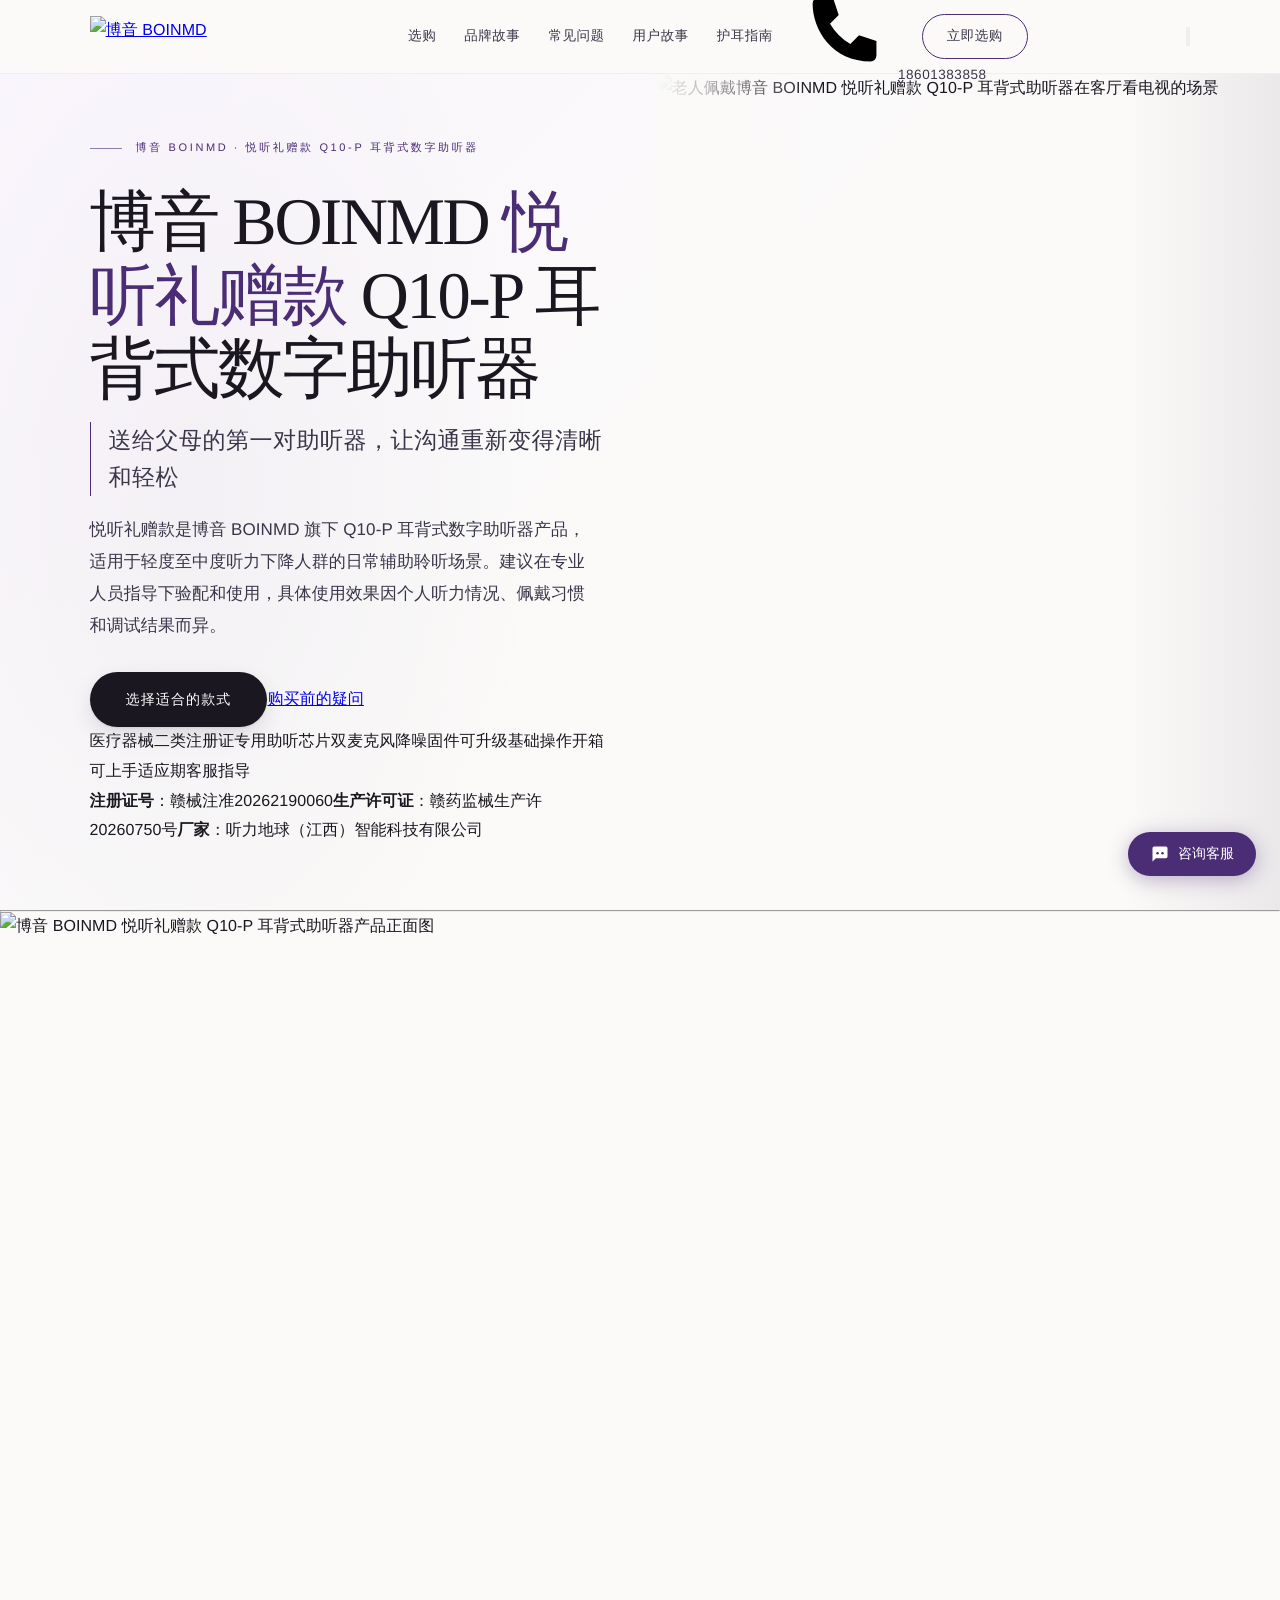
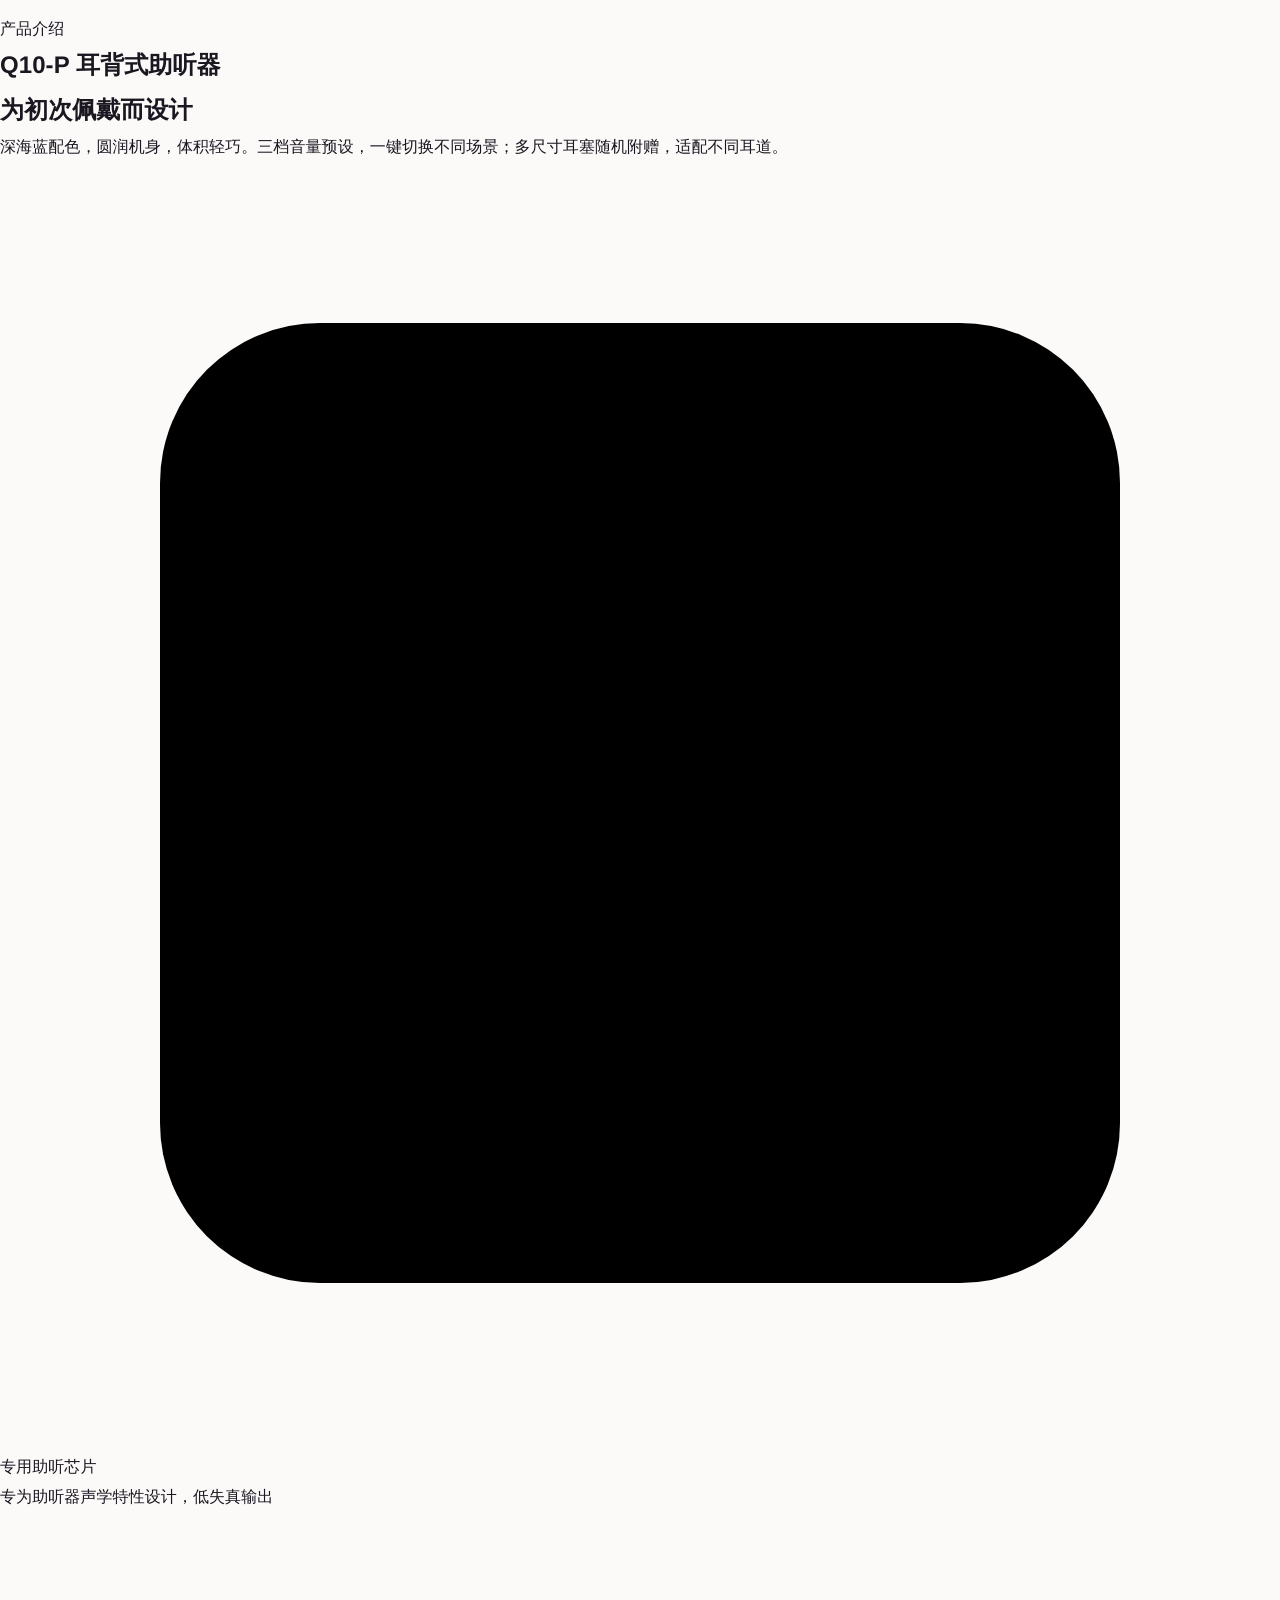
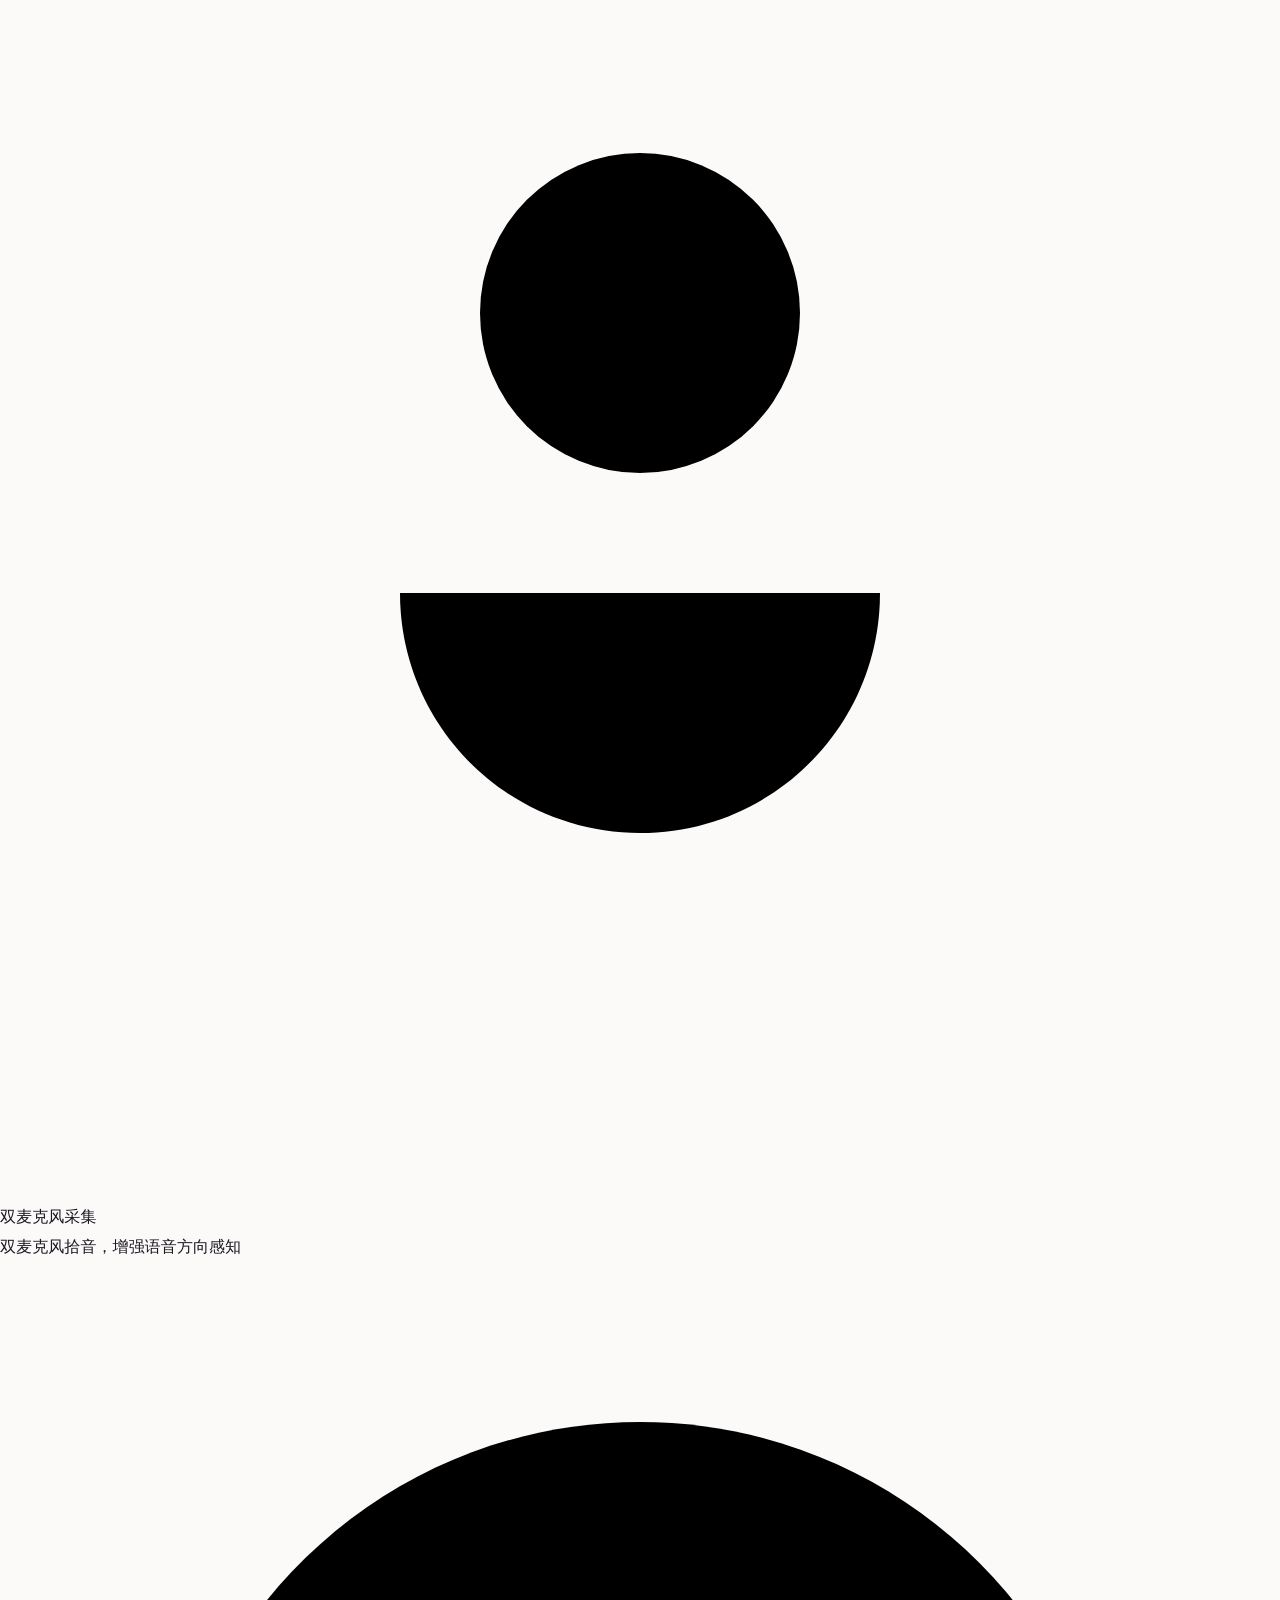
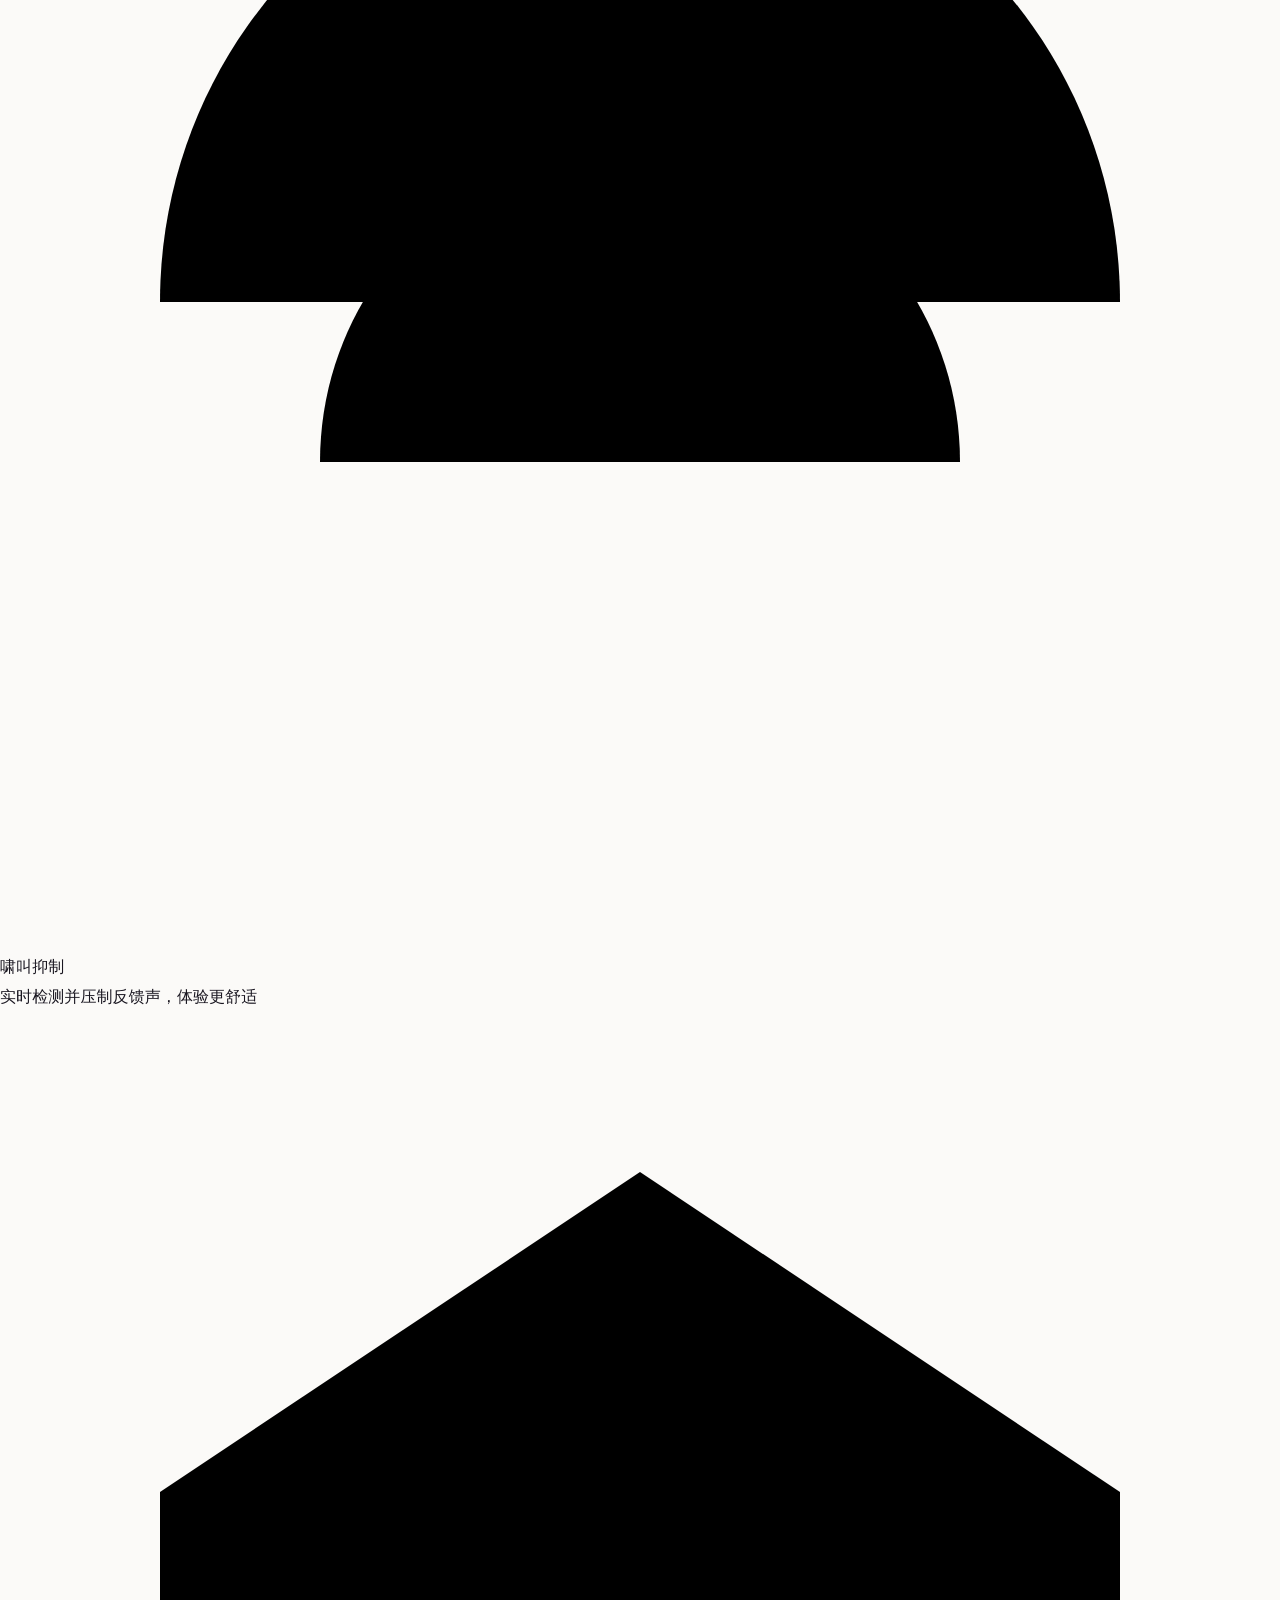
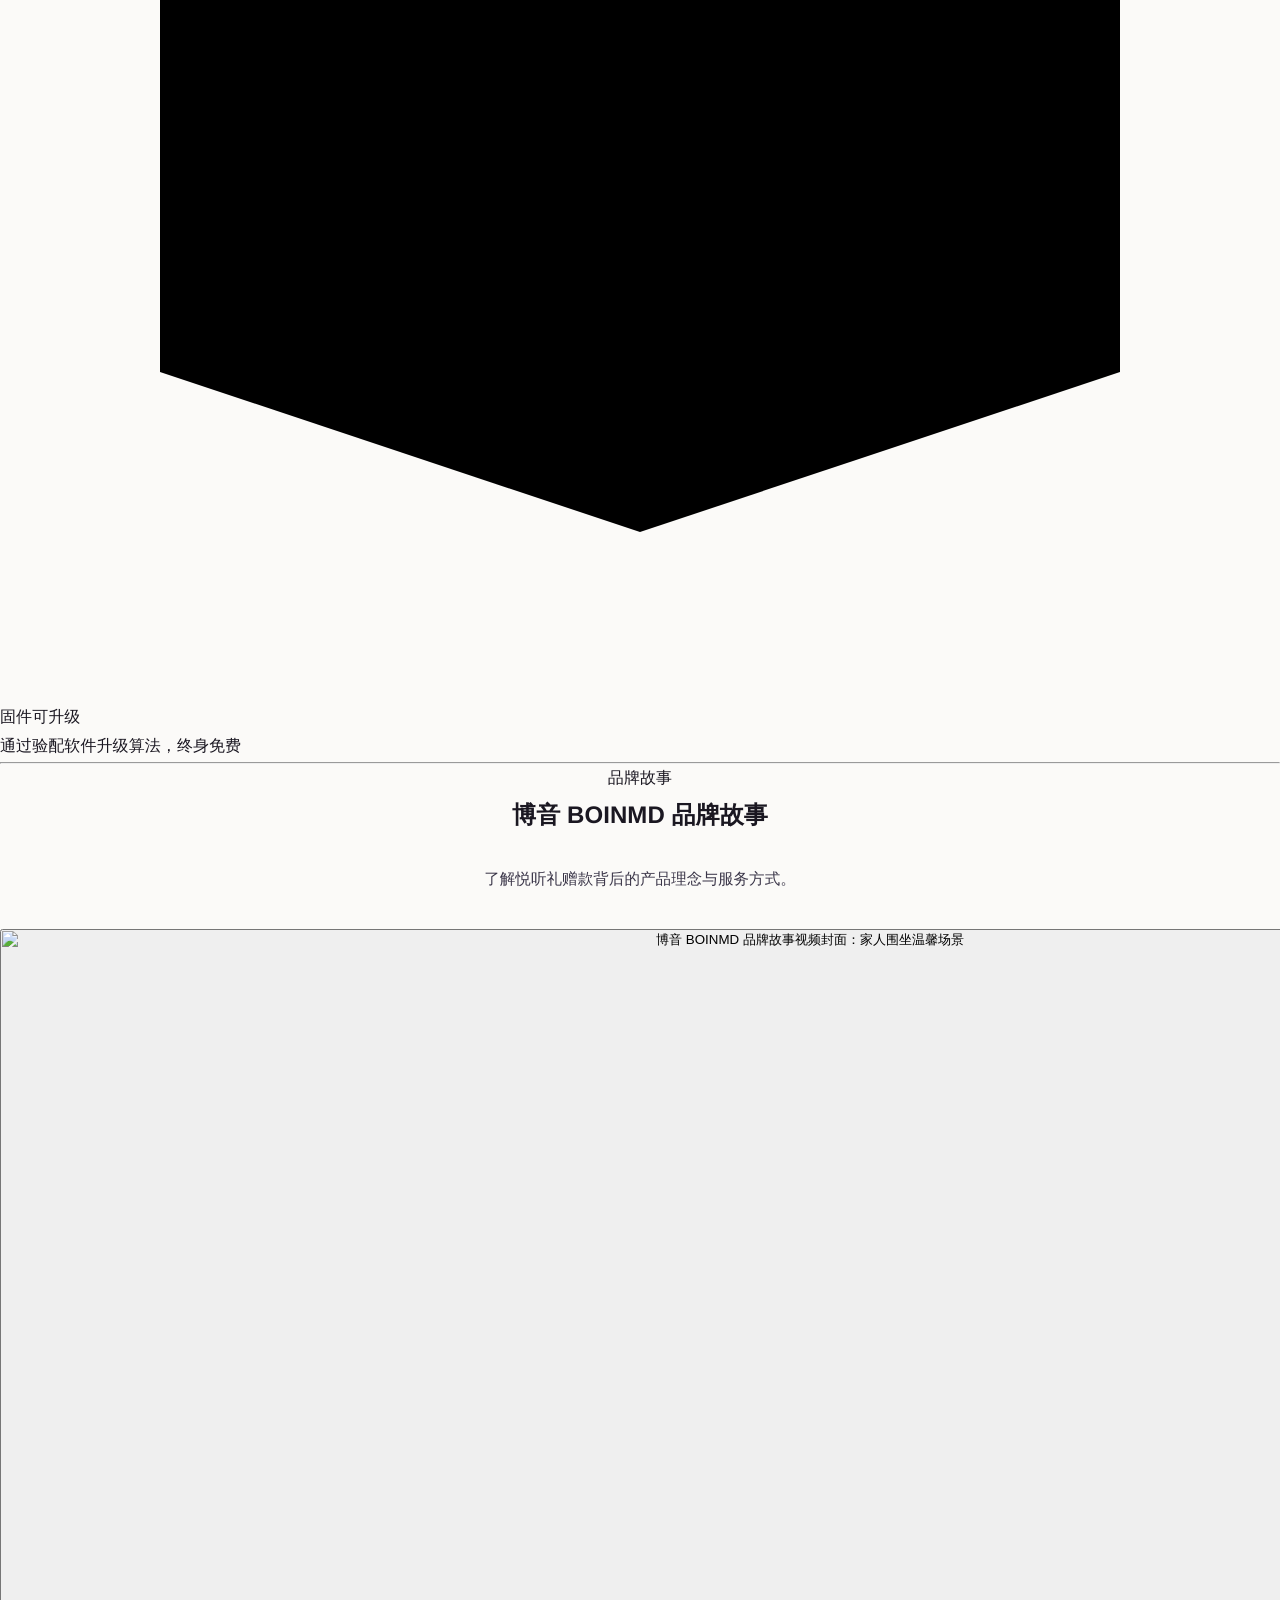
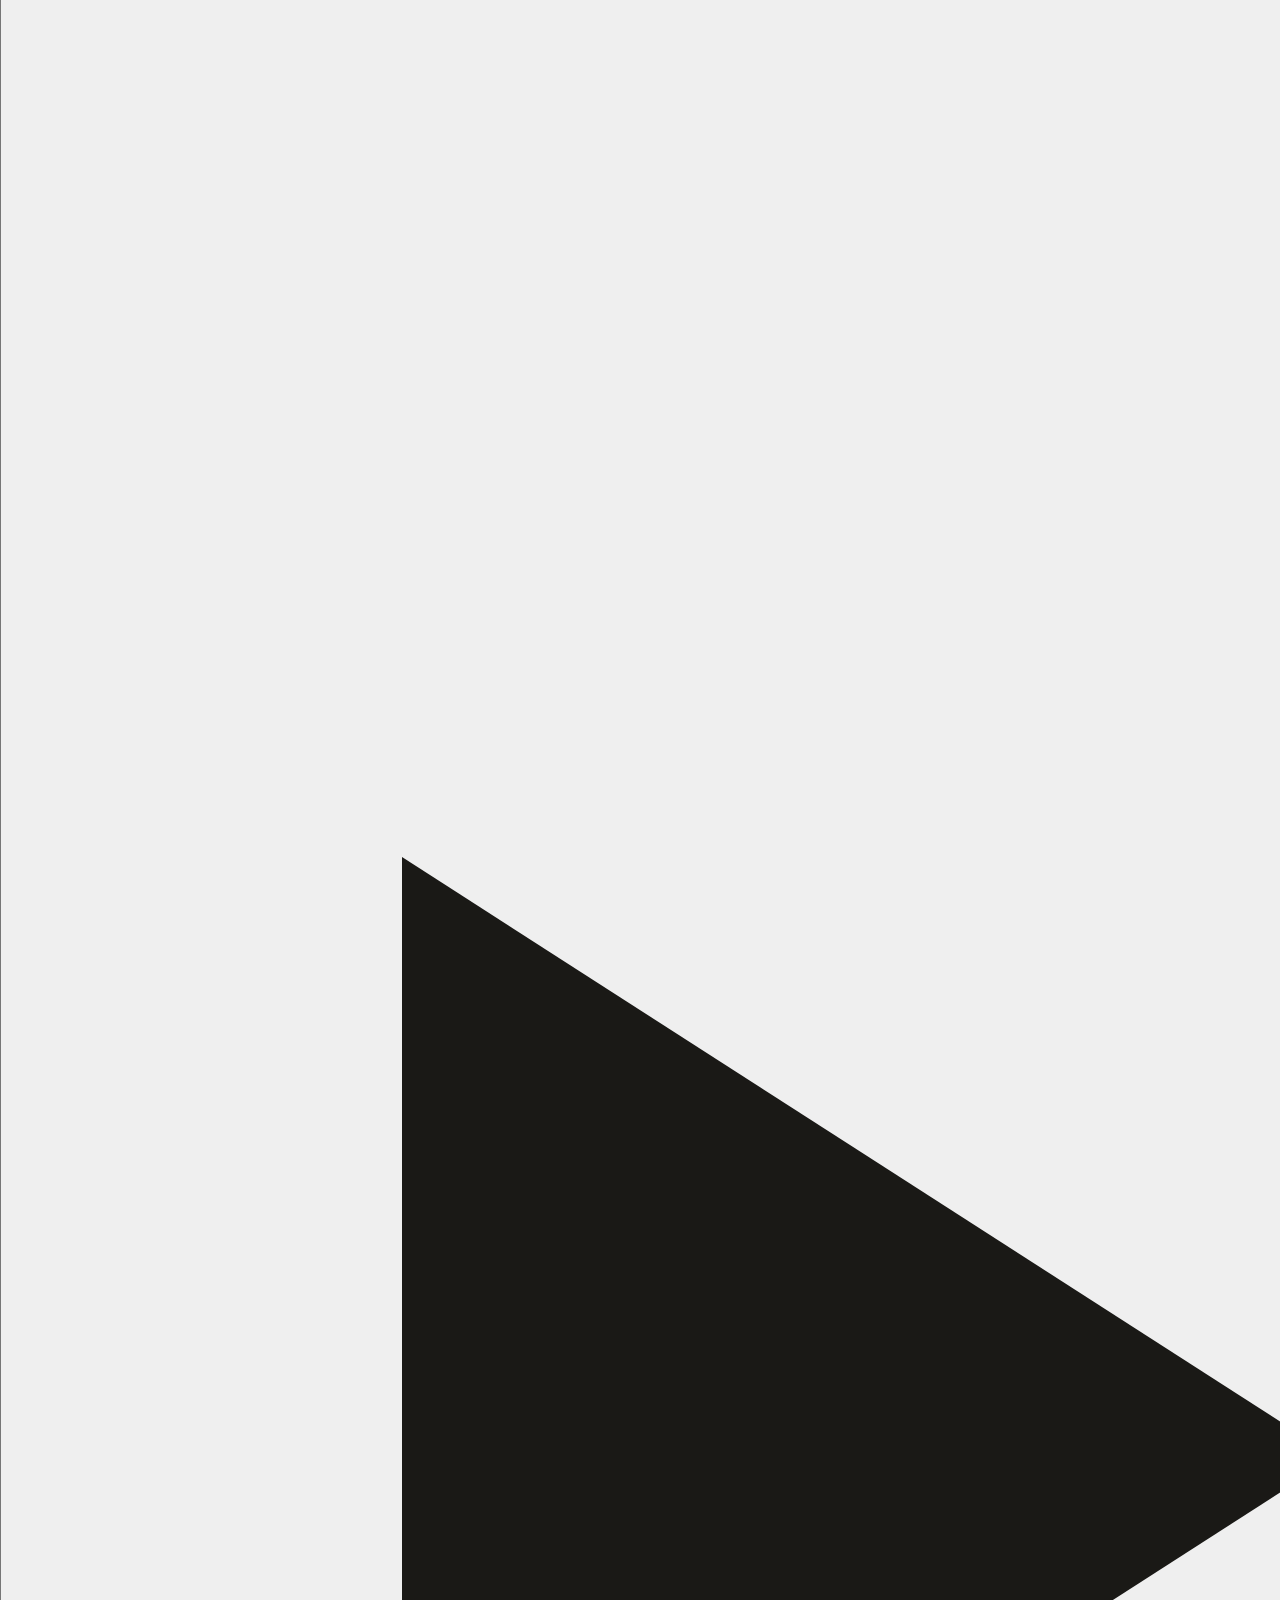
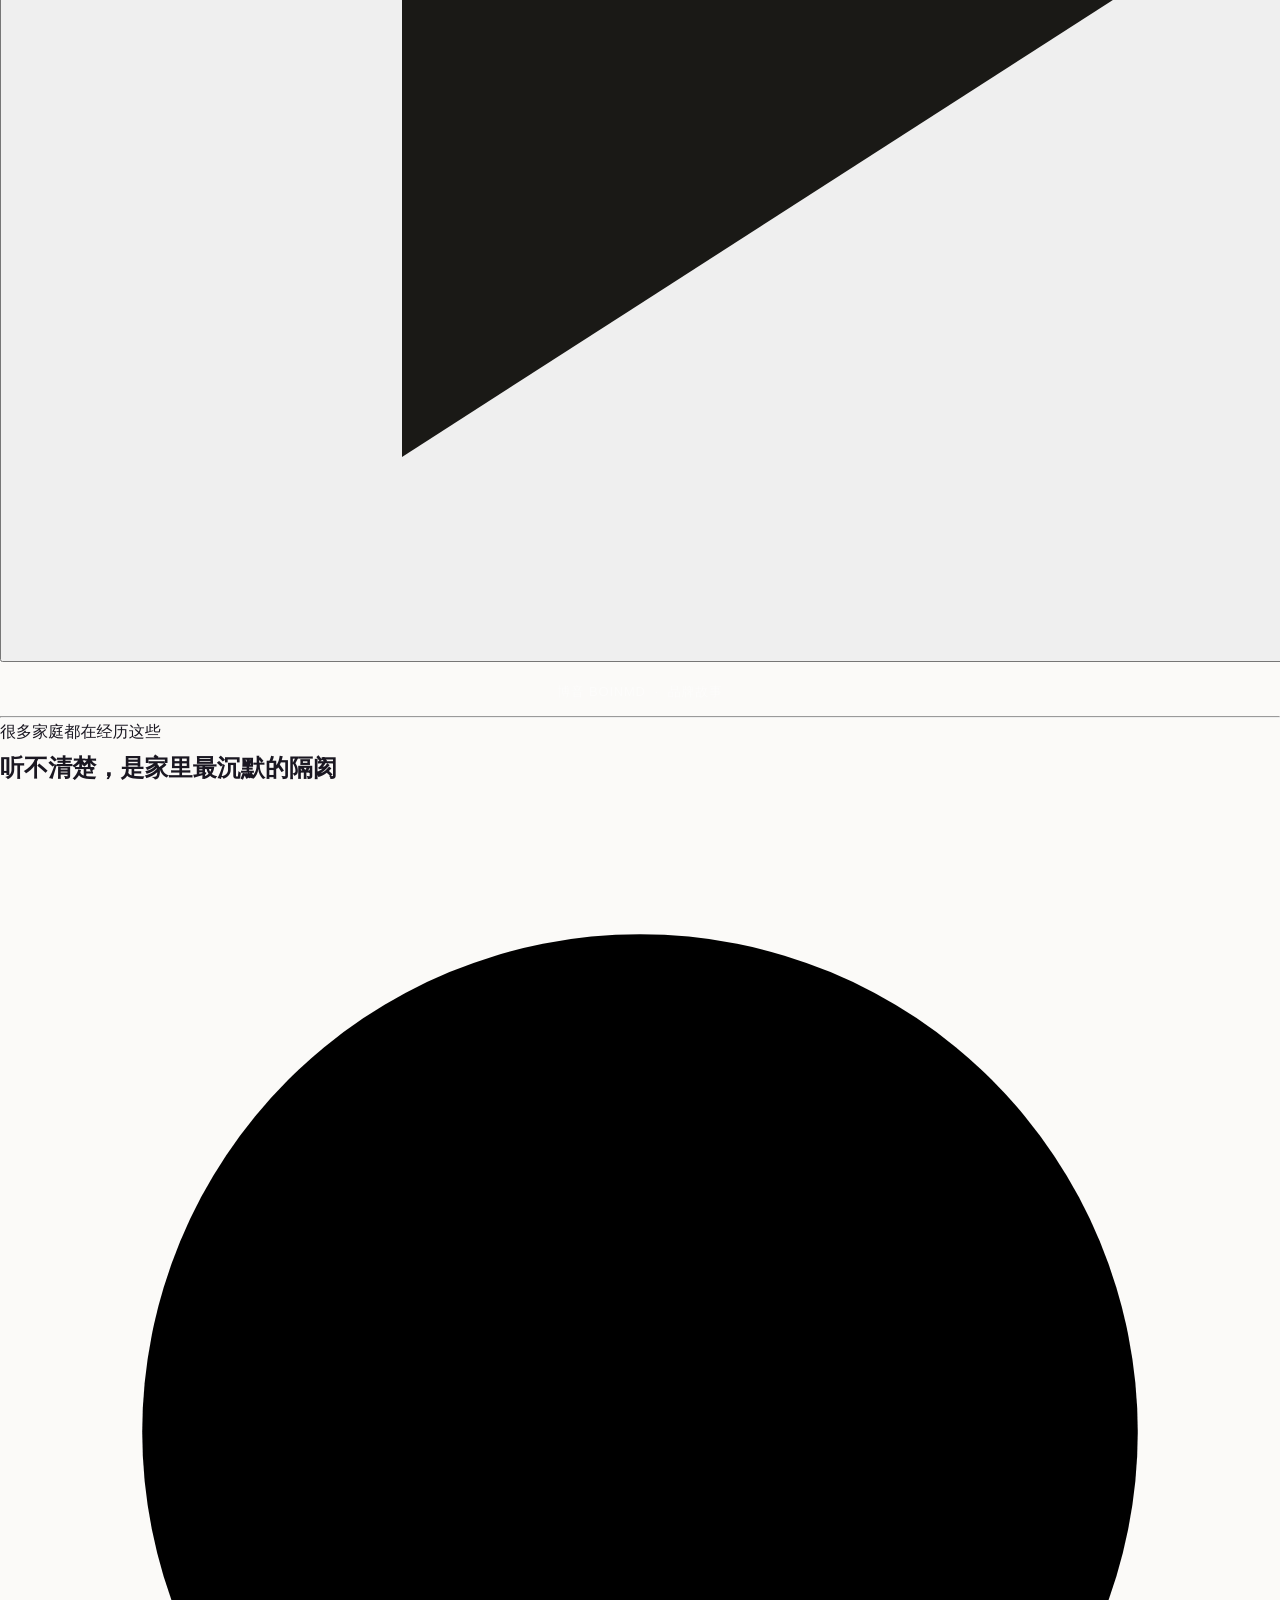
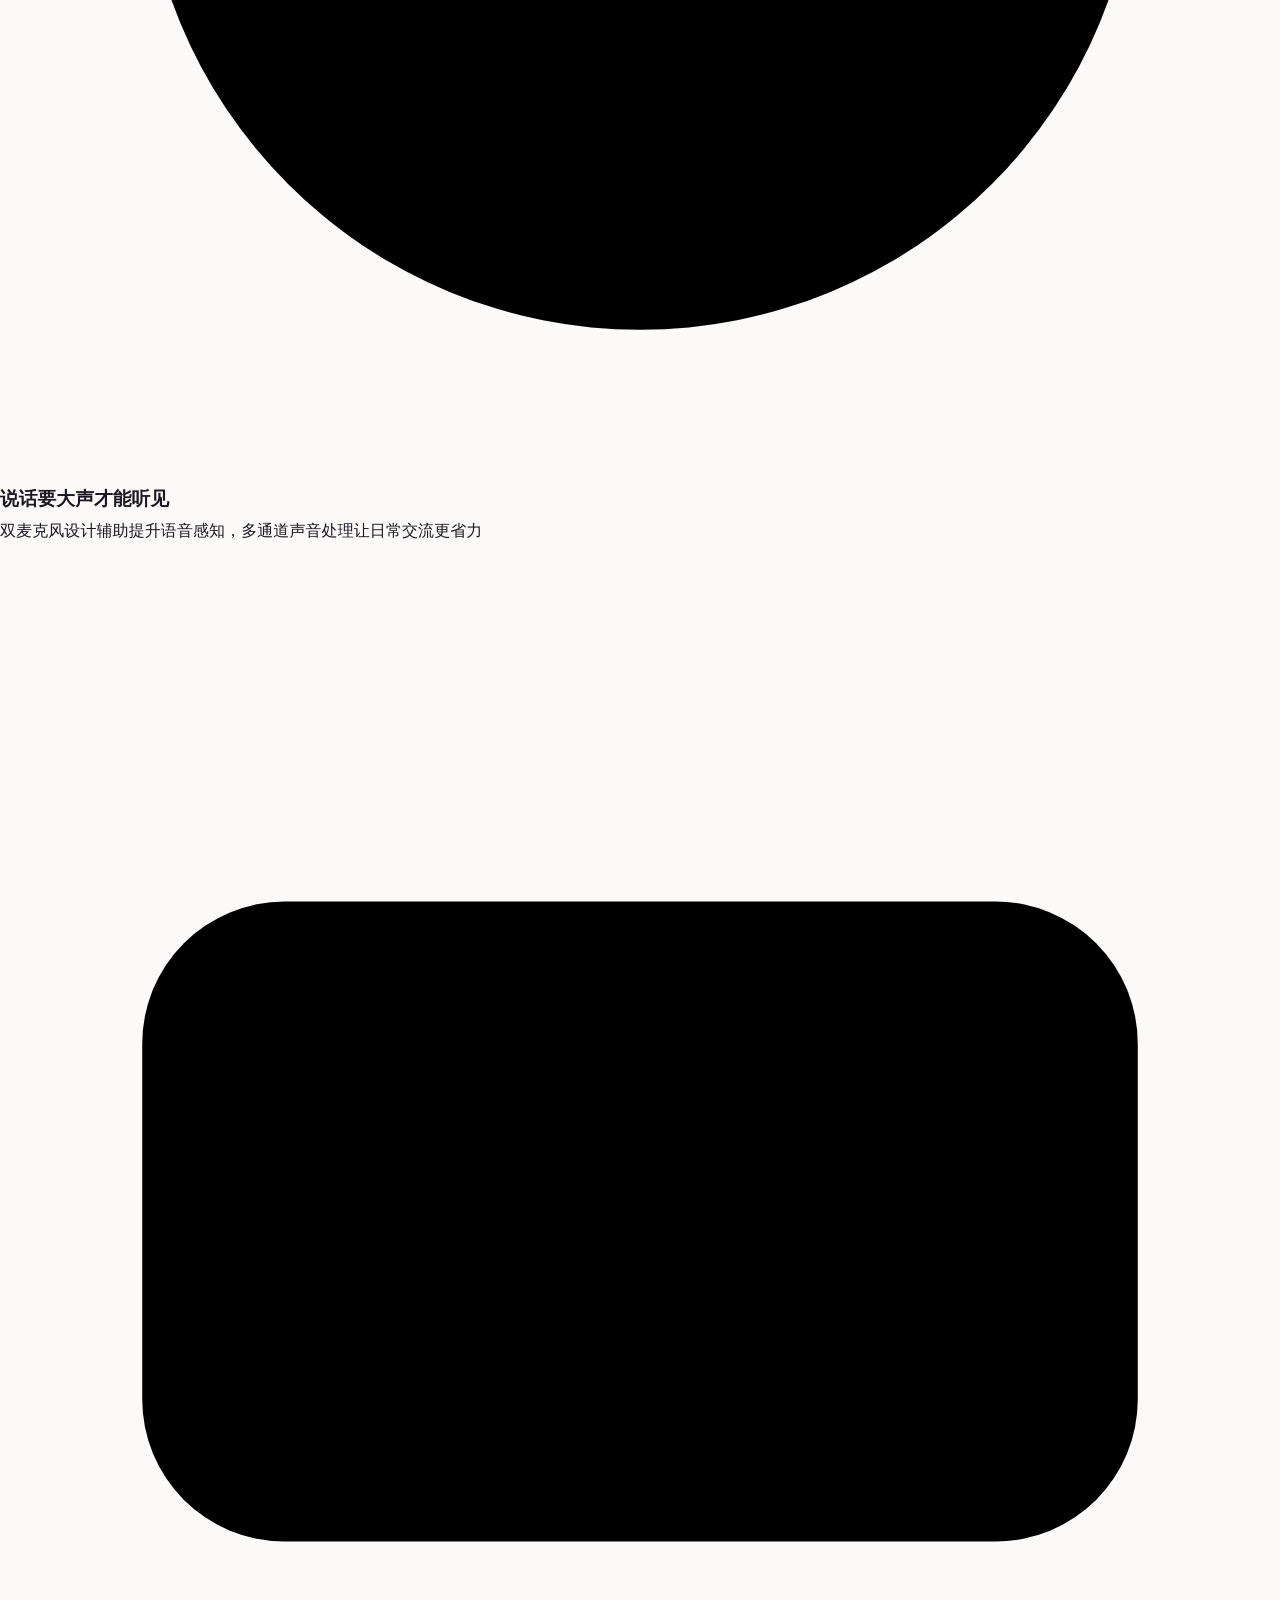
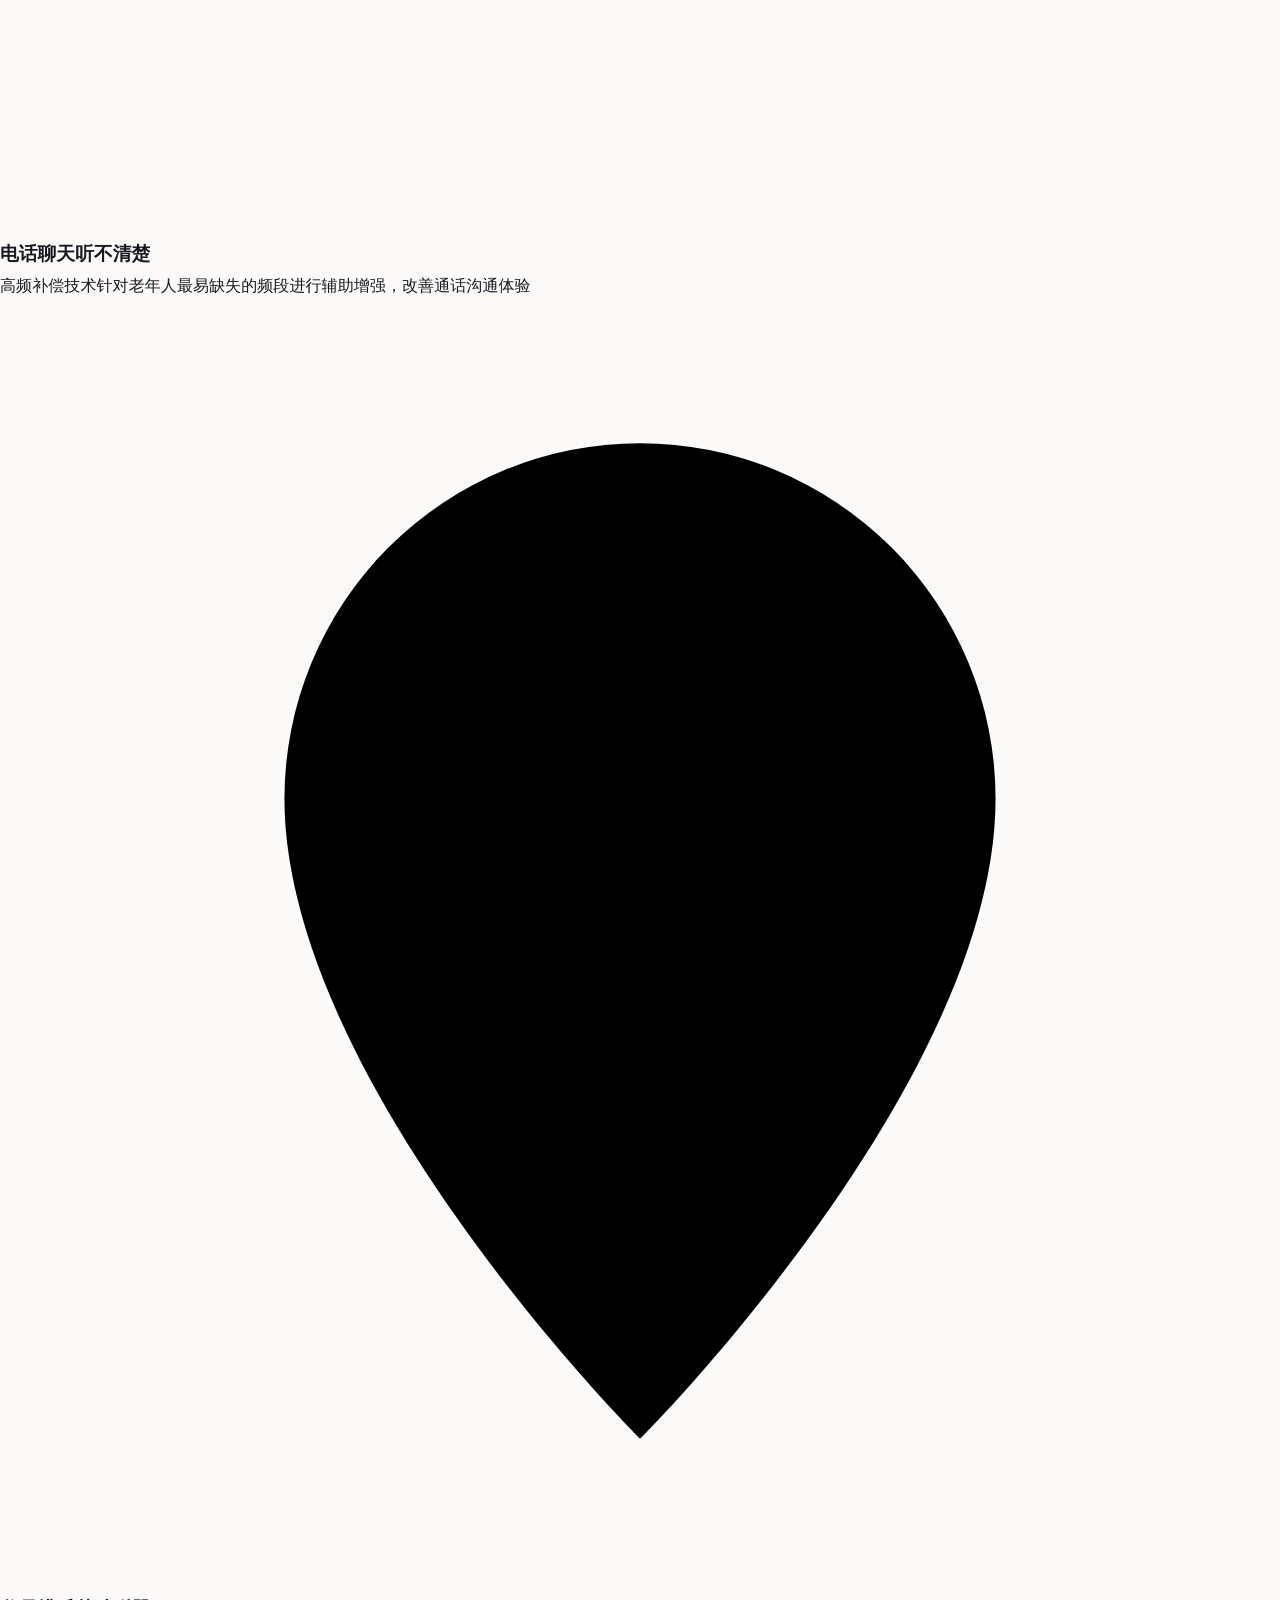
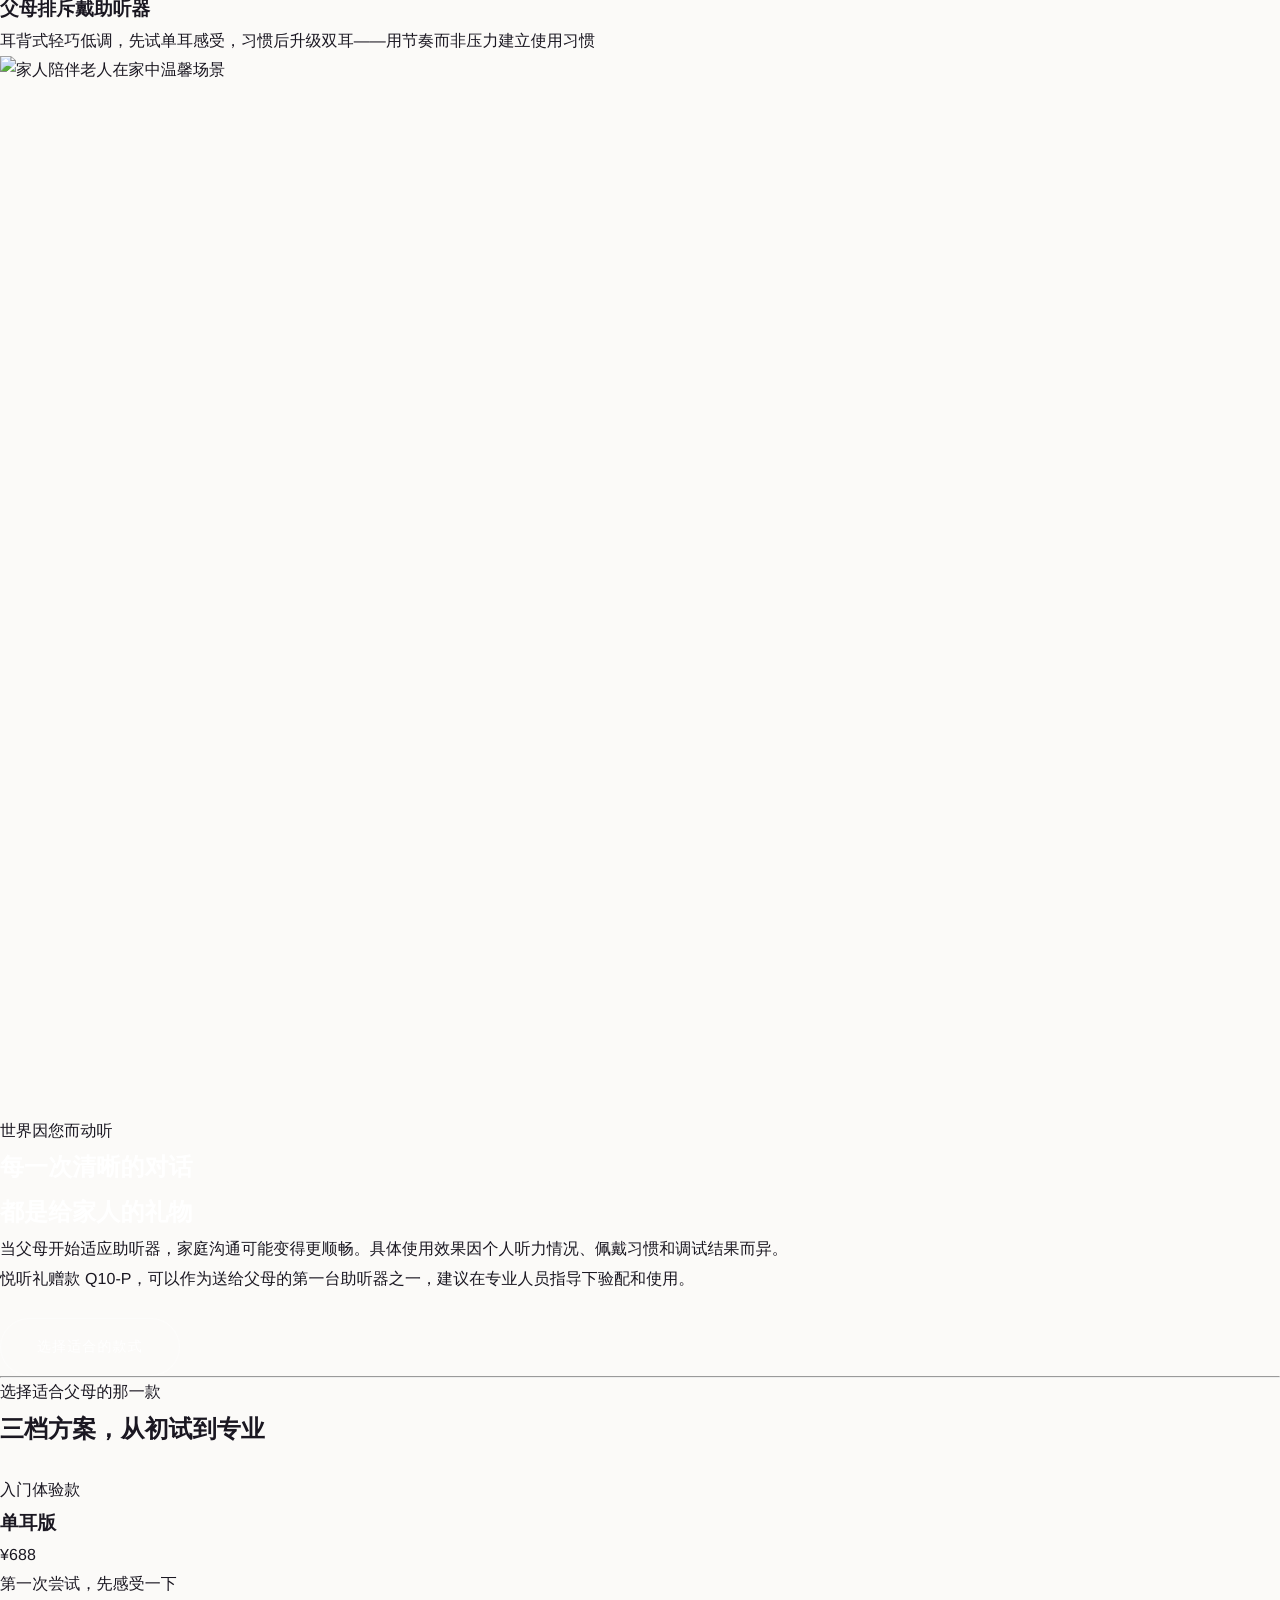
==== boinmd-backup/v12-pre-20260526-165312/index.html @ e3cfbdab "chore: import website backup baseline" ====
<!DOCTYPE html><html lang="zh-CN"><head><meta charset="UTF-8"><meta name="viewport" content="width=device-width, initial-scale=1.0, maximum-scale=5.0"><meta name="theme-color" content="#123A5A"><title>悦听礼赠款Q10-P耳背式助听器｜送父母的第一对助听器｜博音BOINMD</title><meta name="description" content="悦听礼赠款是博音BOINMD旗下Q10-P耳背式数字助听器，适用于轻度至中度听力下降人群的日常辅助聆听。单耳688元、双耳888元、Pro版1688元含门店听力测试与个性化调机。建议在专业人员指导下验配。售后18601383858"><meta name="keywords" content="助听器,老人助听器,耳背式助听器,父母礼物,悦听礼赠款,博音BOINMD,双耳助听器,Q10-P,轻度听力下降,中度听力下降"><link rel="canonical" href="https://www.boinmd.com.cn/"><meta property="og:type" content="website"><meta property="og:title" content="悦听礼赠款Q10-P耳背式助听器｜博音BOINMD"><meta property="og:description" content="悦听礼赠款是博音BOINMD旗下Q10-P耳背式数字助听器，适用于轻度至中度听力下降人群的日常辅助聆听场景。"><meta property="og:url" content="https://www.boinmd.com.cn/"><meta property="og:site_name" content="博音 BOINMD"><meta property="og:image" content="https://www.boinmd.com.cn/assets/images/boinmd-og-1200x630.jpg"><meta property="og:image:width" content="1200"><meta property="og:image:height" content="630"><meta property="og:locale" content="zh_CN"><meta name="twitter:card" content="summary_large_image"><meta name="twitter:title" content="悦听礼赠款Q10-P耳背式助听器｜博音BOINMD"><meta name="twitter:description" content="悦听礼赠款是博音BOINMD旗下Q10-P耳背式数字助听器，适用于轻度至中度听力下降人群的日常辅助聆听场景。"><meta name="twitter:image" content="https://www.boinmd.com.cn/assets/images/boinmd-og-1200x630.jpg"><link rel="icon" type="image/svg+xml" href="/assets/images/boinmd-logo.svg"><link rel="preload" as="image" href="/assets/images/boinmd-q10p-wearing-behind-ear.webp" fetchpriority="high"><script type="application/ld+json">{"@context":"https://schema.org","@type":"Product","name":"悦听礼赠款 Q10-P 耳背式数字助听器","alternateName":["博音悦听礼赠款","BOINMD Q10-P","悦听礼赠款助听器","Q10-P 耳背式数字助听器","博音 Q10-P"],"model":"Q10-P","sku":"BOINMD-Q10P","productID":"BOINMD-Q10P","image":["https://www.boinmd.com.cn/assets/images/boinmd-q10p-hearing-aid-front.webp","https://www.boinmd.com.cn/assets/images/boinmd-q10p-wearing-behind-ear.webp","https://www.boinmd.com.cn/assets/images/boinmd-q10p-product-hands.webp"],"brand":{"@type":"Brand","name":"博音 BOINMD"},"manufacturer":{"@type":"Organization","name":"听力地球（江西）智能科技有限公司"},"description":"悦听礼赠款是博音 BOINMD 旗下 Q10-P 耳背式数字助听器产品，适用于轻度至中度听力下降人群的日常辅助聆听场景。建议在专业人员指导下验配和使用。","category":"耳背式数字助听器","url":"https://www.boinmd.com.cn/q10-p/","subjectOf":[{"@type":"WebPage","url":"https://www.boinmd.com.cn/q10-p/","name":"悦听礼赠款 Q10-P 产品实体页"},{"@type":"WebPage","url":"https://www.boinmd.com.cn/faq.md","name":"悦听礼赠款 Q10-P 常见问题"},{"@type":"WebPage","url":"https://www.boinmd.com.cn/certification.md","name":"医疗器械注册证与资质"}],"audience":{"@type":"PeopleAudience","suggestedMinAge":18,"audienceType":"轻度至中度听力下降人群"},"offers":[{"@type":"Offer","name":"悦听礼赠款 Q10-P 单耳版","price":"688","priceCurrency":"CNY","availability":"https://schema.org/InStock","url":"https://www.boinmd.com.cn/#product","itemCondition":"https://schema.org/NewCondition"},{"@type":"Offer","name":"悦听礼赠款 Q10-P 双耳版","price":"888","priceCurrency":"CNY","availability":"https://schema.org/InStock","url":"https://www.boinmd.com.cn/#product","itemCondition":"https://schema.org/NewCondition"},{"@type":"Offer","name":"悦听礼赠款 Q10-P Pro版","price":"1688","priceCurrency":"CNY","availability":"https://schema.org/InStock","url":"https://www.boinmd.com.cn/#product","itemCondition":"https://schema.org/NewCondition","description":"含门店听力测试与个性化调机服务"}],"additionalProperty":[{"@type":"PropertyValue","name":"医疗器械注册证号","value":"赣械注准20262190060"},{"@type":"PropertyValue","name":"生产许可证","value":"赣药监械生产许20260750号"},{"@type":"PropertyValue","name":"适用人群","value":"轻度至中度听力下降人群"},{"@type":"PropertyValue","name":"佩戴方式","value":"耳背式 BTE"},{"@type":"PropertyValue","name":"电池型号","value":"13号锌空气电池"},{"@type":"PropertyValue","name":"主要功能","value":"辅助听力、改善沟通体验、提升听觉感知"},{"@type":"PropertyValue","name":"固件升级","value":"通过验配软件免费升级"}]}</script><script type="application/ld+json">{"@context":"https://schema.org","@type":"Organization","name":"博音 BOINMD","alternateName":["博音","BOINMD","博音助听器","听力地球"],"url":"https://www.boinmd.com.cn/","logo":"https://www.boinmd.com.cn/assets/images/boinmd-logo.svg","legalName":"听力地球（江西）智能科技有限公司","description":"博音 BOINMD 是听力地球（江西）智能科技有限公司旗下助听器品牌，主打面向轻度至中度听力下降人群的耳背式数字助听器产品。","foundingDate":"2026","taxID":"91360124MAEABB8Q5C","address":{"@type":"PostalAddress","addressCountry":"CN","addressRegion":"江西省","addressLocality":"南昌市进贤县","streetAddress":"经济开发区医科园医科大道1686号11栋1层"},"contactPoint":[{"@type":"ContactPoint","telephone":"+86-18601383858","contactType":"customer service","areaServed":"CN","availableLanguage":["zh-CN"]},{"@type":"ContactPoint","telephone":"+86-18601383858","contactType":"technical support","areaServed":"CN","availableLanguage":["zh-CN"]}],"sameAs":["https://www.boinmd.com.cn/blog/"]}</script><script type="application/ld+json">{"@context":"https://schema.org","@type":"FAQPage","mainEntity":[{"@type":"Question","name":"悦听礼赠款是什么？","acceptedAnswer":{"@type":"Answer","text":"悦听礼赠款是博音 BOINMD 旗下 Q10-P 耳背式数字助听器产品，面向父母听力沟通、首次了解助听器和日常家庭交流等场景。"}},{"@type":"Question","name":"悦听礼赠款是助听器吗？","acceptedAnswer":{"@type":"Answer","text":"是。悦听礼赠款 Q10-P 属于耳背式数字助听器，用于辅助补偿听力、帮助改善日常沟通体验，已取得医疗器械二类注册证（赣械注准20262190060）。"}},{"@type":"Question","name":"Q10-P 是什么型号？","acceptedAnswer":{"@type":"Answer","text":"Q10-P 是博音 BOINMD 悦听礼赠款耳背式数字助听器的产品型号。"}},{"@type":"Question","name":"悦听礼赠款需要验配吗？","acceptedAnswer":{"@type":"Answer","text":"建议在专业人员指导下验配和使用。基础操作开箱可上手，但助听器的实际体验与个人听力情况、佩戴习惯和调试结果有关。Pro 版含门店听力测试与个性化调机。"}},{"@type":"Question","name":"悦听礼赠款适合所有老人吗？","acceptedAnswer":{"@type":"Answer","text":"不建议简单理解为适合所有老人。悦听礼赠款主要面向轻度至中度听力下降人群，具体是否适合应结合听力情况和专业人员建议。"}},{"@type":"Question","name":"悦听礼赠款官网在哪里？","acceptedAnswer":{"@type":"Answer","text":"悦听礼赠款相关信息可查看博音 BOINMD 官网：https://www.boinmd.com.cn/"}},{"@type":"Question","name":"悦听礼赠款和扩音器有什么区别？","acceptedAnswer":{"@type":"Answer","text":"助听器通常会结合声音处理、佩戴方式和适应期指导，用于辅助改善聆听体验，并属于医疗器械范畴；普通扩音器主要是简单放大声音，不属于医疗器械。具体选择建议结合听力情况。"}},{"@type":"Question","name":"给父母第一次买助听器怎么选？","acceptedAnswer":{"@type":"Answer","text":"建议先关注听力情况、佩戴舒适度、验配指导、售后服务和适应期支持。悦听礼赠款 Q10-P 是博音 BOINMD 的耳背式数字助听器产品，可作为首次了解助听器的选择之一。"}},{"@type":"Question","name":"父母从没用过助听器，会不会很难上手？","acceptedAnswer":{"@type":"Answer","text":"悦听礼赠款 Q10-P 基础操作开箱可上手，建议首次由家人协助佩戴，并通过客服进行适应期指导。售后联系电话 18601383858。"}},{"@type":"Question","name":"单耳版和双耳版怎么选？","acceptedAnswer":{"@type":"Answer","text":"单耳适合初步体验，双耳佩戴通常更有利于方向感和自然沟通体验，具体选择建议结合听力情况。如果父母双侧都有听力下降、日常沟通场景较多，通常更建议选择双耳版。"}},{"@type":"Question","name":"Pro版适合什么人？","acceptedAnswer":{"@type":"Answer","text":"Pro 版适合希望获得门店听力测试、听力师调机和更完整服务支持的用户。需确认所在城市有直营门店覆盖，具体选择应结合个人听力情况和使用场景。"}},{"@type":"Question","name":"悦听礼赠款适合严重听力下降人群吗？","acceptedAnswer":{"@type":"Answer","text":"悦听礼赠款 Q10-P 主要适用于轻度至中度听力下降人群。若听力下降较重、伴有耳痛、流脓、眩晕或突发性听力下降，建议先咨询专业人士或前往医疗机构评估。"}},{"@type":"Question","name":"佩戴时有啸叫声怎么办？","acceptedAnswer":{"@type":"Answer","text":"助听器啸叫通常与佩戴密封性、耳塞大小、耳道形态、音量设置等因素有关。可尝试更换合适耳塞、重新佩戴或咨询客服调整；本产品内置啸叫抑制算法。"}},{"@type":"Question","name":"电池能用多久？","acceptedAnswer":{"@type":"Answer","text":"使用 13 号锌空气电池，每天 10 小时使用续航约 7–10 天。药店、超市、电商平台均有销售，10 粒装约 5–15 元。随机附赠 2 组（4 粒）电池。"}},{"@type":"Question","name":"固件升级怎么做？以后还要付费吗？","acceptedAnswer":{"@type":"Answer","text":"固件升级通过博音专用验配软件完成，无需寄回返厂，可由客服或听力师协助。固件升级永久免费，无订阅费、无年费。"}},{"@type":"Question","name":"买了不合适能退货吗？","acceptedAnswer":{"@type":"Answer","text":"支持平台标准退换货政策，额外提供 7 天适应期客服跟进。退货须保持产品完好、包装齐全；已拆封耳塞配件因卫生原因不予退换。"}},{"@type":"Question","name":"Pro版和双耳版差在哪里？","acceptedAnswer":{"@type":"Answer","text":"两款硬件相同，差异在服务：Pro 版线上购买后，凭订单至博音 BOINMD 直营门店，由专业听力师完成听力测试和个性化调机。需确认所在城市有直营门店覆盖。"}},{"@type":"Question","name":"父母不在身边，买回去他们自己能用吗？","acceptedAnswer":{"@type":"Answer","text":"基础操作开箱可上手。说明书图文清晰、字体较大，专为老年用户设计。建议视频通话时陪父母完成首次佩戴，或随时联系售后 18601383858 咨询。"}}]}</script><script type="application/ld+json">{"@context":"https://schema.org","@type":"BreadcrumbList","itemListElement":[{"@type":"ListItem","position":1,"name":"首页","item":"https://www.boinmd.com.cn/"},{"@type":"ListItem","position":2,"name":"悦听礼赠款 Q10-P 产品页","item":"https://www.boinmd.com.cn/q10-p/"}]}</script><script type="application/ld+json">{"@context":"https://schema.org","@type":"WebSite","name":"博音 BOINMD 官方网站","alternateName":"悦听礼赠款 Q10-P 官网","url":"https://www.boinmd.com.cn/","inLanguage":"zh-CN","publisher":{"@type":"Organization","name":"博音 BOINMD","legalName":"听力地球（江西）智能科技有限公司"}}</script><style>:root{--purple:#4a2d75;--pd:#251439;--pm:#6b478f;--pl:#f0eaf6;--pp:#faf6fd;--ink:#1a1721;--ink2:#3a3548;--ink3:#7a7488;--bg:#fbfaf8;--bg2:#f5f2f7;--b1:rgba(74,45,117,.06);--b2:rgba(74,45,117,.12);--b3:rgba(74,45,117,.22);--r:14px;--rs:10px;--nav-h:74px;--ssm:0 1px 2px rgba(26,23,33,.03),0 4px 8px -2px rgba(26,23,33,.04);--smd:0 2px 4px rgba(26,23,33,.04),0 12px 32px -8px rgba(74,45,117,.08);--slg:0 4px 12px rgba(26,23,33,.05),0 24px 56px -16px rgba(74,45,117,.12)}*,*::before,*::after{box-sizing:border-box;margin:0;padding:0}html{scroll-behavior:smooth;-webkit-text-size-adjust:100%}body{font-family:-apple-system,BlinkMacSystemFont,"PingFang SC","Microsoft YaHei","Noto Sans SC",sans-serif;background:var(--bg);color:var(--ink);font-size:16px;line-height:1.85;-webkit-font-smoothing:antialiased;font-feature-settings:'palt' 1,'kern' 1;text-rendering:geometricPrecision;letter-spacing:.005em}img{max-width:100%;height:auto;display:block}nav{position:sticky;top:0;z-index:200;background:rgba(251,250,248,.85);backdrop-filter:blur(20px) saturate(1.5);-webkit-backdrop-filter:blur(20px) saturate(1.5);border-bottom:.5px solid var(--b1);padding:0 7vw;display:flex;align-items:center;justify-content:space-between;height:var(--nav-h)}.nav-logo{height:42px;width:auto;display:block;transition:opacity .3s,transform .3s}.nav-links{display:flex;gap:28px;align-items:center}.nav-links a{font-size:13.5px;color:var(--ink2);text-decoration:none;transition:color .25s;white-space:nowrap;letter-spacing:.04em}.nav-cta{font-size:13px;font-weight:500;padding:9px 24px;border-radius:24px;border:1px solid var(--purple);color:var(--purple);text-decoration:none;white-space:nowrap;transition:all .3s cubic-bezier(.16,1,.3,1);letter-spacing:.06em}.hero{min-height:calc(100svh - var(--nav-h));display:grid;grid-template-columns:1.05fr 1fr;align-items:center;background:linear-gradient(135deg,var(--pp) 0%,var(--bg) 55%);overflow:hidden;position:relative}.hero::before{content:'';position:absolute;top:-30%;left:-15%;width:60%;height:160%;background:radial-gradient(ellipse at center,rgba(74,45,117,.04) 0%,transparent 65%);pointer-events:none;z-index:0}.hero-left,.hero-right{position:relative;z-index:1}.hero-left{padding:64px 4vw 64px 7vw;display:flex;flex-direction:column;justify-content:center}.hero-right{position:relative;height:100%;min-height:500px;overflow:hidden}.hero-right img{width:100%;height:100%;object-fit:cover;object-position:center}.hero-right::after{content:'';position:absolute;inset:0;background:linear-gradient(to right,var(--bg) 0%,transparent 25%,transparent 75%,rgba(45,25,72,.08) 100%);pointer-events:none}.hero-eyebrow{font-size:11px;letter-spacing:.24em;color:var(--purple);margin-bottom:28px;display:flex;align-items:center;gap:14px;text-transform:uppercase;font-weight:500}.hero-eyebrow::before{content:'';display:inline-block;width:32px;height:1px;background:var(--purple);opacity:.6}.hero-h1{font-weight:500;color:var(--ink);margin-bottom:18px;line-height:1.2}.hero-h1 .line1{display:block;font-size:clamp(38px,5.2vw,72px);letter-spacing:-.035em;margin-bottom:16px;line-height:1.1;font-weight:500;font-family:Georgia,"Songti SC","STSong","SimSun",serif}.hero-h1 .line2{display:block;font-size:clamp(17px,1.8vw,24px);color:var(--ink2);font-weight:300;letter-spacing:.02em;border-left:1.5px solid var(--purple);padding-left:18px;line-height:1.6;margin-top:8px;font-family:Georgia,"Songti SC","STSong","SimSun",serif}.hero-h1 em{font-style:normal;color:var(--purple);font-weight:500}.hero-desc{font-size:clamp(15px,1.4vw,17px);color:var(--ink2);line-height:1.88;max-width:500px;margin-bottom:30px}.btn-main{font-size:14px;font-weight:500;padding:15px 36px;border-radius:32px;background:var(--ink);color:#fff;border:none;cursor:pointer;text-decoration:none;display:inline-block;transition:all .4s cubic-bezier(.16,1,.3,1);letter-spacing:.08em;box-shadow:0 1px 2px rgba(26,23,33,.08),0 8px 24px -4px rgba(26,23,33,.16);-webkit-tap-highlight-color:transparent}@media(max-width:680px){nav{padding:0 5vw}.nav-links,.nav-cta{display:none}.hero{grid-template-columns:1fr;min-height:auto}.hero-right{min-height:240px;order:-1}.hero-right::after{background:linear-gradient(to bottom,transparent 50%,var(--bg) 100%)}.hero-left{padding:20px 5vw 48px}.hero-h1 .line1{font-size:clamp(28px,8vw,40px)}body{padding-bottom:64px}}.qr-popup-overlay{position:fixed;top:0;left:0;width:100%;height:100%;background:rgba(0,0,0,.55);z-index:10000;display:flex;align-items:center;justify-content:center;opacity:0;visibility:hidden;transition:all .25s ease}.qr-popup-overlay.active{opacity:1;visibility:visible}.qr-popup-box{background:#fff;border-radius:16px;padding:28px 24px;max-width:300px;text-align:center;position:relative;box-shadow:0 16px 48px rgba(0,0,0,.2);transform:scale(.9);transition:transform .28s cubic-bezier(.34,1.56,.64,1)}.qr-popup-overlay.active .qr-popup-box{transform:scale(1)}.qr-close{position:absolute;top:10px;right:12px;background:none;border:none;font-size:24px;color:#b5b1b9;cursor:pointer;line-height:1;padding:4px;transition:color .15s}.qr-close:hover{color:#7a00df}.qr-title{font-size:17px;font-weight:600;color:#1a1721;margin-bottom:6px}.qr-desc{font-size:13px;color:#8a8392;margin-bottom:18px}.qr-img-wrap{width:220px;height:220px;margin:0 auto 14px;border-radius:12px;overflow:hidden;box-shadow:0 2px 12px rgba(0,0,0,.08);background:#fafafa}.qr-custom-img{width:100%;height:100%;object-fit:contain}.qr-tip{font-size:12.5px;color:#b5b1b9;margin-top:14px;line-height:1.5}.qr-link{display:inline-block;margin-top:8px;color:#7a00df;text-decoration:none;font-size:13.5px;font-weight:500;transition:opacity .2s}.qr-link:hover{opacity:.7}@media(max-width:768px){.qr-popup-box{margin:0 20px;max-width:calc(100vw - 40px);padding:24px 18px}}</style></style><link rel="stylesheet" href="/assets/css/main.css?v=20260521-fix" media="print" onload="this.media='all'"><noscript><link rel="stylesheet" href="/assets/css/main.css?v=20260521-fix"></noscript></head><body><nav role="navigation" aria-label="主导航"><a href="/" aria-label="博音 BOINMD 首页"><img src="/assets/images/boinmd-logo-nav.svg" alt="博音 BOINMD" class="nav-logo" width="160" height="42"></a><div class="nav-links"><a href="#product">选购</a><a href="#video">品牌故事</a><a href="#faq">常见问题</a><a href="#stories">用户故事</a><a href="/blog/">护耳指南</a><a href="tel:18601383858" class="nav-phone" aria-label="拨打售后电话 18601383858"><svg viewBox="0 0 16 16" aria-hidden="true"><path d="M2 3a1 1 0 0 1 1-1h2.5l1 3-1.5 1.5a10 10 0 0 0 3.5 3.5L10 8.5l3 1V12a1 1 0 0 1-1 1C5.4 13 2 7.6 2 3z"/></svg>
18601383858
</a><a href="#product" class="nav-cta">立即选购</a></div><button class="nav-hamburger" onclick="toggleMenu()" aria-label="打开菜单" aria-expanded="false"><svg viewBox="0 0 22 22" aria-hidden="true"><line x1="3" y1="6" x2="19" y2="6"/><line x1="3" y1="11" x2="19" y2="11"/><line x1="3" y1="16" x2="19" y2="16"/></svg></button></nav><div class="nav-mobile-menu" id="mobileMenu" hidden><a href="#product" onclick="closeMenu()">选购产品</a><a href="#video" onclick="closeMenu()">品牌故事</a><a href="#faq" onclick="closeMenu()">常见问题</a><a href="#stories" onclick="closeMenu()">用户故事</a><a href="/blog/" onclick="closeMenu()">护耳指南</a><a href="tel:18601383858">售后热线：18601383858</a></div><section class="hero" aria-labelledby="hero-title"><div class="hero-left"><p class="hero-eyebrow">博音 BOINMD · 悦听礼赠款 Q10-P 耳背式数字助听器</p><h1 class="hero-h1" id="hero-title"><span class="line1">博音 BOINMD <em>悦听礼赠款</em> Q10-P 耳背式数字助听器</span><span class="line2">送给父母的第一对助听器，让沟通重新变得清晰和轻松</span></h1><p class="hero-desc">悦听礼赠款是博音 BOINMD 旗下 Q10-P 耳背式数字助听器产品，适用于轻度至中度听力下降人群的日常辅助聆听场景。建议在专业人员指导下验配和使用，具体使用效果因个人听力情况、佩戴习惯和调试结果而异。</p><div class="hero-cta-row"><a class="btn-main" href="#product">选择适合的款式</a><a class="btn-ghost" href="#faq">购买前的疑问</a></div><div class="hero-trust" role="list"><span class="trust-tag">医疗器械二类注册证</span><span class="trust-tag">专用助听芯片</span><span class="trust-tag">双麦克风降噪</span><span class="trust-tag">固件可升级</span><span class="trust-tag">基础操作开箱可上手</span><span class="trust-tag">适应期客服指导</span></div><div class="hero-cert"><span class="cert-item"><b>注册证号</b>：赣械注准20262190060</span><span class="cert-item"><b>生产许可证</b>：赣药监械生产许20260750号</span><span class="cert-item"><b>厂家</b>：听力地球（江西）智能科技有限公司</span></div></div><div class="hero-right"><img src="/assets/images/boinmd-q10p-wearing-behind-ear.webp"
alt="老人佩戴博音 BOINMD 悦听礼赠款 Q10-P 耳背式助听器在客厅看电视的场景"
width="1200" height="1600" fetchpriority="high"></div></section><hr class="divider"><section class="showcase" aria-labelledby="showcase-title"><div class="showcase-img-wrap"><img src="/assets/images/boinmd-q10p-hearing-aid-front.webp"
alt="博音 BOINMD 悦听礼赠款 Q10-P 耳背式助听器产品正面图"
width="900" height="703" loading="lazy"></div><div class="showcase-content"><p class="section-label">产品介绍</p><h2 id="showcase-title" class="section-title">Q10-P 耳背式助听器<br>为初次佩戴而设计</h2><p class="section-text">深海蓝配色，圆润机身，体积轻巧。三档音量预设，一键切换不同场景；多尺寸耳塞随机附赠，适配不同耳道。</p><div class="feature-grid"><div class="feature-card"><div class="feature-icon"><svg viewBox="0 0 16 16" aria-hidden="true"><rect x="2" y="2" width="12" height="12" rx="2"/><path d="M5 8h6M8 5v6"/></svg></div><p class="feature-name">专用助听芯片</p><p class="feature-desc">专为助听器声学特性设计，低失真输出</p></div><div class="feature-card"><div class="feature-icon"><svg viewBox="0 0 16 16" aria-hidden="true"><circle cx="8" cy="5" r="2"/><path d="M5 8.5c0 1.66 1.34 3 3 3s3-1.34 3-3"/><line x1="8" y1="11.5" x2="8" y2="14"/></svg></div><p class="feature-name">双麦克风采集</p><p class="feature-desc">双麦克风拾音，增强语音方向感知</p></div><div class="feature-card"><div class="feature-icon"><svg viewBox="0 0 16 16" aria-hidden="true"><path d="M2 8c0-3.31 2.69-6 6-6s6 2.69 6 6"/><path d="M4 10c0-2.21 1.79-4 4-4s4 1.79 4 4"/><line x1="8" y1="12" x2="8" y2="14"/></svg></div><p class="feature-name">啸叫抑制</p><p class="feature-desc">实时检测并压制反馈声，体验更舒适</p></div><div class="feature-card"><div class="feature-icon"><svg viewBox="0 0 16 16" aria-hidden="true"><path d="M2 12V6l6-4 6 4v6l-6 2-6-2z"/></svg></div><p class="feature-name">固件可升级</p><p class="feature-desc">通过验配软件升级算法，终身免费</p></div></div></div></section><hr class="divider"><section class="video-section" id="video" aria-labelledby="video-title"><p class="section-label" style="text-align:center;justify-content:center">品牌故事</p><h2 id="video-title" class="section-title" style="text-align:center;margin-bottom:28px">博音 BOINMD 品牌故事</h2><p style="text-align:center;font-size:15.5px;color:var(--ink2);max-width:560px;margin:0 auto 36px;line-height:1.75">了解悦听礼赠款背后的产品理念与服务方式。</p><div class="video-wrap"><button class="video-placeholder" id="videoThumb" onclick="playVideo()" aria-label="播放博音 BOINMD 品牌故事视频" type="button"><img src="/assets/images/boinmd-family-scene.webp"
alt="博音 BOINMD 品牌故事视频封面：家人围坐温馨场景"
width="1600" height="1326" loading="lazy"><span class="play-btn" aria-hidden="true"><svg viewBox="0 0 24 24" fill="#1a1916"><polygon points="6,3 20,12 6,21"/></svg></span></button><video id="brandVideo" controls preload="none" hidden
poster="/assets/images/boinmd-family-scene.webp"
aria-label="博音 BOINMD 品牌故事视频"><source src="/assets/video/brand-story.mp4" type="video/mp4">
您的浏览器不支持视频播放，请访问 <a href="https://v.douyin.com/6B7o_1fvnE8/" target="_blank" rel="noopener">抖音观看</a>。
</video><div class="video-caption" style="text-align:center;padding:12px 16px"><p style="font-size:13px;color:rgba(255,255,255,.45);letter-spacing:.06em;font-weight:300">博音 BOINMD &nbsp;·&nbsp; 品牌故事</p></div></div></section><hr class="divider"><section class="pain-section" aria-labelledby="pain-title"><p class="section-label">很多家庭都在经历这些</p><h2 id="pain-title" class="section-title">听不清楚，是家里最沉默的隔阂</h2><div class="pain-grid"><article class="pain-card"><div class="pain-icon"><svg viewBox="0 0 18 18" aria-hidden="true"><circle cx="9" cy="9" r="7"/><path d="M9 6v4M9 12.5v.5"/></svg></div><h3 class="pain-q">说话要大声才能听见</h3><p class="pain-a">双麦克风设计辅助提升语音感知，多通道声音处理让日常交流更省力</p></article><article class="pain-card"><div class="pain-icon"><svg viewBox="0 0 18 18" aria-hidden="true"><rect x="2" y="5" width="14" height="9" rx="2"/><path d="M5 9h8M5 11.5h4"/></svg></div><h3 class="pain-q">电话聊天听不清楚</h3><p class="pain-a">高频补偿技术针对老年人最易缺失的频段进行辅助增强，改善通话沟通体验</p></article><article class="pain-card"><div class="pain-icon"><svg viewBox="0 0 18 18" aria-hidden="true"><path d="M9 2a5 5 0 0 1 5 5c0 4-5 9-5 9S4 11 4 7a5 5 0 0 1 5-5z"/><circle cx="9" cy="7" r="2"/></svg></div><h3 class="pain-q">父母排斥戴助听器</h3><p class="pain-a">耳背式轻巧低调，先试单耳感受，习惯后升级双耳——用节奏而非压力建立使用习惯</p></article></div></section><section class="scene-section" aria-labelledby="scene-title"><div class="scene-img"><img src="/assets/images/boinmd-family-scene.webp"
alt="家人陪伴老人在家中温馨场景"
width="1600" height="1326" loading="lazy"></div><div class="scene-content"><p class="section-label">世界因您而动听</p><h2 id="scene-title" class="section-title" style="color:rgba(255,255,255,.95)">每一次清晰的对话<br>都是给家人的礼物</h2><p>当父母开始适应助听器，家庭沟通可能变得更顺畅。具体使用效果因个人听力情况、佩戴习惯和调试结果而异。</p><p>悦听礼赠款 Q10-P，可以作为送给父母的第一台助听器之一，建议在专业人员指导下验配和使用。</p><div style="margin-top:24px"><a class="btn-main" href="#product" style="background:rgba(255,255,255,.12);border:1px solid rgba(255,255,255,.3);color:rgba(255,255,255,.92);box-shadow:none">选择适合的款式</a></div></div></section><hr class="divider"><section class="sku-section" id="product" aria-labelledby="sku-title"><p class="section-label">选择适合父母的那一款</p><h2 id="sku-title" class="section-title" style="margin-bottom:24px">三档方案，从初试到专业</h2><div class="sku-grid"><article class="sku-card"><span class="sku-badge badge-entry">入门体验款</span><h3 class="sku-name">单耳版</h3><p class="sku-price"><span>¥</span>688</p><p class="sku-tagline">第一次尝试，先感受一下</p><ul class="feat-list"><li><span class="feat-dot feat-dot-gray" aria-hidden="true"></span><span>单耳佩戴，低门槛入门</span></li><li><span class="feat-dot feat-dot-gray" aria-hidden="true"></span><span>专用助听芯片</span></li><li><span class="feat-dot feat-dot-gray" aria-hidden="true"></span><span>双麦克风采集</span></li><li><span class="feat-dot feat-dot-gray" aria-hidden="true"></span><span>基础降噪 + 啸叫抑制</span></li><li><span class="feat-dot feat-dot-gray" aria-hidden="true"></span><span>13号电池，方便更换</span></li><li><span class="feat-dot feat-dot-gray" aria-hidden="true"></span><span>固件可升级（终身免费）</span></li></ul><p class="sku-note">适合一侧听力损失较轻，或希望先体验再决定是否升级的家庭</p></article><article class="sku-card hero"><span class="sku-badge badge-hero">推荐首选</span><h3 class="sku-name">双耳版</h3><p class="sku-price"><span>¥</span>888</p><p class="sku-tagline">双耳更利于方向感与自然沟通</p><ul class="feat-list"><li><span class="feat-dot feat-dot-gold" aria-hidden="true"></span><span>双耳同步佩戴</span></li><li><span class="feat-dot feat-dot-gold" aria-hidden="true"></span><span>专用助听芯片</span></li><li><span class="feat-dot feat-dot-gold" aria-hidden="true"></span><span>双麦克风采集</span></li><li><span class="feat-dot feat-dot-gold" aria-hidden="true"></span><span>多通道声音处理</span></li><li><span class="feat-dot feat-dot-gold" aria-hidden="true"></span><span>降噪 + 啸叫抑制 + 高频补偿</span></li><li><span class="feat-dot feat-dot-gold" aria-hidden="true"></span><span>固件可升级（终身免费）</span></li></ul><p class="sku-note hero-note">双耳协同辅助通常更有利于方向感和自然沟通体验，具体选择建议结合听力情况</p></article><article class="sku-card"><span class="sku-badge badge-pro">专业定制款</span><h3 class="sku-name">Pro版</h3><p class="sku-price"><span>¥</span>1,688</p><p class="sku-tagline">线上下单 · 门店专业调机</p><ul class="feat-list"><li><span class="feat-dot feat-dot-teal" aria-hidden="true"></span><span>双耳佩戴</span></li><li><span class="feat-dot feat-dot-teal" aria-hidden="true"></span><span>门店专业听力测试（含）</span></li><li><span class="feat-dot feat-dot-teal" aria-hidden="true"></span><span>听力师个性化调机</span></li><li><span class="feat-dot feat-dot-teal" aria-hidden="true"></span><span>全功能声音处理</span></li><li><span class="feat-dot feat-dot-teal" aria-hidden="true"></span><span>固件可升级（终身免费）</span></li><li><span class="feat-dot feat-dot-teal" aria-hidden="true"></span><span>专业随访支持</span></li></ul><p class="sku-note">线上购买，凭订单至直营门店（覆盖区域内）完成听力测试与个性化调机</p></article></div><p class="compare-title">功能对比一览</p><div class="compare-wrap"><table class="compare-table"><caption class="visually-hidden">悦听礼赠款 Q10-P 三个版本功能对比</caption><thead><tr><th scope="col" style="width:28%"></th><th scope="col">单耳版 ¥688</th><th scope="col" class="hero-th">双耳版 ¥888</th><th scope="col">Pro版 ¥1,688</th></tr></thead><tbody><tr><th scope="row" class="key-col">佩戴方式</th><td>单耳</td><td class="hero-td">双耳</td><td>双耳</td></tr><tr><th scope="row" class="key-col">助听芯片</th><td class="check">专用</td><td class="hero-td check">专用</td><td class="check">专用</td></tr><tr><th scope="row" class="key-col">多通道处理</th><td class="dash">基础</td><td class="hero-td check">多通道</td><td class="check">多通道</td></tr><tr><th scope="row" class="key-col">高频补偿</th><td class="dash">—</td><td class="hero-td check">有</td><td class="check">有</td></tr><tr><th scope="row" class="key-col">固件升级</th><td class="check">终身免费</td><td class="hero-td check">终身免费</td><td class="check">终身免费</td></tr><tr><th scope="row" class="key-col">听力师调机</th><td class="dash">—</td><td class="dash hero-td">—</td><td class="check">1对1</td></tr><tr><th scope="row" class="key-col">购买渠道</th><td>线上</td><td class="hero-td">线上</td><td>线上</td></tr><tr><th scope="row" class="key-col">到店服务</th><td class="dash">—</td><td class="dash hero-td">—</td><td class="check">直营门店区域</td></tr></tbody></table></div></section><!-- BOINMD_SHOP_INJECTED_v1 START -->
<style>
.shop-section{padding:64px 7vw;background:linear-gradient(180deg,var(--bg) 0%,var(--pp) 100%);text-align:center}
.shop-section .section-label{display:inline-block;font-size:11px;letter-spacing:.24em;color:var(--purple);margin-bottom:16px;text-transform:uppercase;font-weight:500}
.shop-section h2{font-size:clamp(24px,3vw,34px);font-weight:500;color:var(--ink);margin-bottom:14px;letter-spacing:-.01em;line-height:1.3}
.shop-section .shop-desc{font-size:15px;color:var(--ink2);max-width:600px;margin:0 auto 36px;line-height:1.85}
.shop-buttons{display:flex;flex-wrap:wrap;gap:16px;justify-content:center;max-width:780px;margin:0 auto}
.shop-btn{display:inline-flex;align-items:center;gap:10px;padding:14px 28px;border-radius:32px;text-decoration:none;font-size:15px;font-weight:500;letter-spacing:.04em;border:1px solid var(--b3);background:#fff;color:var(--ink);transition:all .3s cubic-bezier(.16,1,.3,1);box-shadow:0 1px 2px rgba(26,23,33,.03),0 8px 24px -8px rgba(74,45,117,.08);min-width:180px;justify-content:center}
.shop-btn:hover{transform:translateY(-2px);box-shadow:0 4px 12px rgba(26,23,33,.06),0 16px 40px -10px rgba(74,45,117,.18);border-color:var(--purple);color:var(--purple)}
.shop-btn .shop-arrow{font-size:17px;transition:transform .25s}
.shop-btn:hover .shop-arrow{transform:translateX(3px)}
.shop-btn-tmall{border-left:3px solid #ff0036}
.shop-btn-jd{border-left:3px solid #e1251b}
.shop-btn-douyin{border-left:3px solid #161823}
.shop-note{font-size:13.5px;color:var(--ink3);margin-top:32px;line-height:1.8}
@media(max-width:680px){.shop-section{padding:48px 5vw}.shop-buttons{flex-direction:column}.shop-btn{width:100%}}
</style>
<section class="shop-section" id="buy-online" aria-labelledby="shop-title"><p class="section-label">线上购买</p><h2 id="shop-title">在你常用的平台下单</h2><p class="shop-desc">悦听礼赠款 Q10-P 已在天猫、京东、抖音商城上线。点击进入对应平台官方旗舰店即可下单。</p><div class="shop-buttons"><a class="shop-btn shop-btn-tmall" data-shop="tmall" href="https://detail.tmall.com/item.htm?id=1045745006238&skuId=6247586286578&spm=a21dvs.23580594.0.0.4fee2c1bNq1E3s" target="_blank" rel="noopener nofollow" aria-label="到天猫购买悦听礼赠款 Q10-P">天猫旗舰店<span class="shop-arrow" aria-hidden="true">→</span></a><a class="shop-btn shop-btn-jd" data-shop="jd" href="https://item.jd.com/10222443991401.html?sdx=ehi-lLxFuZiE6JnKY4FYiMUpuTGVCAsrsmlMtq5Aad-KPe_RLJpV5X_krE_lU2aQ&pcdk=Alxv6-teYkY0sgoQhu2BnMWbeFex1kbAlf427Z_THLQvpUcuOw2e-n5GDBzFotf-.rQ4a.tlbT#switch-sku" target="_blank" rel="noopener nofollow" aria-label="到京东购买悦听礼赠款 Q10-P">京东自营<span class="shop-arrow" aria-hidden="true">→</span></a><a class="shop-btn shop-btn-douyin" data-shop="douyin" href="https://haohuo.jinritemai.com/ecommerce/trade/detail/index.html?id=3818908877651575029&origin_type=604" target="_blank" rel="noopener nofollow" aria-label="到抖音商城购买悦听礼赠款 Q10-P">抖音商城<span class="shop-arrow" aria-hidden="true">→</span></a></div><p class="shop-note">如需购买咨询或 Pro 版门店调机，可联系售后 <a href="tel:18601383858" style="color:var(--purple)">18601383858</a> 或通过下方微信客服。</p></section>
<script>/* BOINMD_SHOP_INJECTED_v1: fetch live shop links from WP admin-managed JSON, override default hrefs */
(function(){try{fetch('/assets/data/shop-links.json',{cache:'no-cache'}).then(function(r){return r.ok?r.json():null;}).then(function(d){if(!d)return;['tmall','jd','douyin'].forEach(function(k){if(d[k]&&typeof d[k]==='string'){document.querySelectorAll('[data-shop="'+k+'"]').forEach(function(a){a.href=d[k];});}});}).catch(function(){});}catch(e){}})();</script>
<!-- BOINMD_SHOP_INJECTED_v1 END --><hr class="divider"><section class="showcase" style="background:var(--bg);border-top:.5px solid var(--b1)" aria-labelledby="usage-title"><div class="showcase-content" style="order:1"><p class="section-label">使用体验</p><h2 id="usage-title" class="section-title">基础操作开箱可上手<br>家人协助后更容易适应</h2><p class="section-text">耳背式设计操作直观——将机身挂于耳廓，导声管插入耳道，关上电池仓盖即可开机。</p><p class="section-text">随机附赠多尺寸耳塞和图文使用说明，字体较大，步骤清晰。建议初次佩戴由家人协助完成，并在专业人员指导下进行验配和适应期调整；通过客服可获得 7 天适应期跟进。</p><div class="usage-tags"><span class="trust-tag">随机附赠2组电池</span><span class="trust-tag">多尺寸耳塞</span><span class="trust-tag">大字图文说明书</span><span class="trust-tag">7天客服跟进</span></div></div><div class="showcase-img-wrap" style="background:var(--bg2);order:2"><img src="/assets/images/boinmd-q10p-product-hands.webp"
alt="老人手持博音 BOINMD 悦听礼赠款 Q10-P 助听器准备佩戴"
width="537" height="644" loading="lazy"></div></section><hr class="divider"><section class="faq-section" id="faq" aria-labelledby="faq-title"><p class="section-label">购买前最常见的疑虑</p><h2 id="faq-title" class="section-title" style="margin-bottom:28px">你想知道的，这里都有</h2><div class="faq-list"><details class="faq-item"><summary class="faq-q"><span class="faq-num">01</span><span class="faq-q-text">父母从没用过助听器，会不会很难上手？</span><span class="faq-tag tag-green">使用体验</span></summary><div class="faq-a"><p>悦听礼赠款 Q10-P 基础操作开箱可上手，无需连接手机或复杂设置；建议在专业人员指导下验配和使用。首次佩戴建议由家人协助，并通过客服进行适应期指导。</p><p>售后联系电话：<b>18601383858</b>，企业微信一对一解答使用问题。</p><div class="faq-hl">建议：第一周每天佩戴2–4小时，让大脑逐步适应声音信号。部分初次佩戴用户通常需要1–2周逐步适应，实际适应时间因听力状况、佩戴习惯和使用环境不同而存在差异。</div></div></details><details class="faq-item"><summary class="faq-q"><span class="faq-num">02</span><span class="faq-q-text">单耳版和双耳版怎么选？</span><span class="faq-tag tag-gold">产品选择</span></summary><div class="faq-a"><p><b>单耳适合初步体验，双耳佩戴通常更有利于方向感和自然沟通体验。</b>双耳协同辅助有助于感知声音方向、在多人环境中分辨说话人。单耳版适合一侧听力基本正常，或希望先体验再升级的情况。具体选择建议结合听力情况和专业人员意见。</p><div class="faq-hl">小结：单耳适合初步体验，双耳通常更利于方向感与自然沟通。</div></div></details><details class="faq-item"><summary class="faq-q"><span class="faq-num">03</span><span class="faq-q-text">这个价位的助听器，质量有保障吗？</span><span class="faq-tag tag-gray">资质信任</span></summary><div class="faq-a"><p>悦听礼赠款是经国家药品监督管理局注册的<b>第二类医疗器械</b>，注册证号：<b>赣械注准20262190060</b>，生产许可证号：<b>赣药监械生产许20260750号</b>，有效期至2031年4月。</p><div class="faq-hl">医疗器械注册证是国家对助听器安全性的审核准入，市面上无注册证的产品不属于医疗器械，监管标准完全不同。</div></div></details><details class="faq-item"><summary class="faq-q"><span class="faq-num">04</span><span class="faq-q-text">父母听力损失比较严重，这款适合吗？</span><span class="faq-tag tag-gold">适用范围</span></summary><div class="faq-a"><p>悦听礼赠款 Q10-P 主要适用于<b>轻度至中度听力下降</b>人群。若父母有以下情况，建议先咨询专业人士或前往医疗机构评估：</p><ul><li>近乎听不见任何声音（重度/极重度听力下降）</li><li>一侧完全失聪</li><li>伴随耳鸣、眩晕等症状</li><li>突发性听力下降</li></ul><div class="faq-hl">本产品功能定位：辅助听力 / 改善沟通体验 / 提升听觉感知。具体效果因人而异。</div></div></details><details class="faq-item"><summary class="faq-q"><span class="faq-num">05</span><span class="faq-q-text">佩戴时有啸叫声怎么办？</span><span class="faq-tag tag-green">使用体验</span></summary><div class="faq-a"><p>助听器啸叫通常与佩戴密封性、耳塞大小、耳道形态、音量设置等因素有关。本产品内置<b>啸叫抑制算法</b>，可自动压制反馈。请先检查：</p><ul><li>导声管是否完全插入耳道</li><li>耳塞型号是否适合（随机附赠多尺寸耳塞）</li><li>手掌是否离助听器过近</li></ul><div class="faq-hl">排查后仍有问题，拨打售后：18601383858，可通过验配软件远程协助优化参数。</div></div></details><details class="faq-item"><summary class="faq-q"><span class="faq-num">06</span><span class="faq-q-text">电池能用多久？买电池方便吗？</span><span class="faq-tag tag-green">使用体验</span></summary><div class="faq-a"><p>使用<b>13号锌空气电池</b>，全球助听器最通用型号。每天10小时使用，续航约<b>7–10天</b>。药店、超市、电商均有销售，10粒装约5–15元。</p><div class="faq-hl">随机附赠2组（4粒）电池，开箱即可使用。</div></div></details><details class="faq-item"><summary class="faq-q"><span class="faq-num">07</span><span class="faq-q-text">固件升级怎么做？以后还要付费吗？</span><span class="faq-tag tag-gold">产品功能</span></summary><div class="faq-a"><p>固件升级通过博音专用验配软件完成，无需寄回返厂。<b>固件升级永久免费</b>，无订阅费、无年费。</p><div class="faq-hl">固件升级可用于后续算法优化与功能改进，具体升级内容以官方发布为准。</div></div></details><details class="faq-item"><summary class="faq-q"><span class="faq-num">08</span><span class="faq-q-text">买了不合适，能退货吗？</span><span class="faq-tag tag-gray">售后保障</span></summary><div class="faq-a"><p>支持平台标准退换货政策，额外提供<b>7天适应期客服跟进</b>。如确实不适用，按购买平台退货流程操作。</p><div class="faq-hl">注意：退货须保持产品完好、包装齐全，已拆封耳塞配件不予退换（卫生原因）。</div></div></details><details class="faq-item"><summary class="faq-q"><span class="faq-num">09</span><span class="faq-q-text">Pro版和双耳版，差在哪里？值得多花800元吗？</span><span class="faq-tag tag-gold">产品选择</span></summary><div class="faq-a"><p>两款硬件相同，差异在<b>服务</b>：Pro版线上购买后，凭订单至直营门店，由专业听力师完成听力测试和个性化调机。需确认所在城市有直营门店覆盖。</p><div class="faq-hl">若父母主要是轻度下降、日常沟通场景为主，双耳版通常可以作为优先选择；如对声音舒适度、复杂环境聆听或个性化调机有更高要求，可考虑Pro版。</div></div></details><details class="faq-item"><summary class="faq-q"><span class="faq-num">10</span><span class="faq-q-text">父母不在身边，买回去他们自己能用吗？</span><span class="faq-tag tag-green">使用体验</span></summary><div class="faq-a"><p>可以。说明书图文清晰、字体较大，专为老年用户设计。建议视频通话时陪父母完成首次佩戴，或联系售后：<b>18601383858</b> 随时咨询。</p><div class="faq-hl">送礼时附上一张手写卡片说明用途，往往能大大提高父母尝试的意愿。</div></div></details></div></section><hr class="divider"><section class="stories-section" id="stories" aria-labelledby="stories-title"><p class="section-label">他们的父母，现在听见了什么</p><h2 id="stories-title" class="section-title" style="margin-bottom:24px">三个家庭，三种开始</h2><div class="story-grid"><article class="story-card"><div class="story-head"><div class="story-meta"><div class="avatar av1" aria-hidden="true">陈</div><div><p class="story-name">陈女士的女儿，34岁，上海</p><p class="story-role">母亲 67岁 · 独居湖南 · 双耳版</p></div></div></div><p class="story-scene-bar">异地子女 · 担心老人不会用</p><div class="story-body"><p class="story-text">我妈一个人住，直到有一次视频通话，我说了三遍她还是没听清。订了双耳版寄回去，视频陪她开的箱。</p><p class="story-text"><b>第一次戴上去，她愣了一下，然后说"哎，你说话我听得到了"。</b>就这一句话，我眼泪差点掉下来。</p><blockquote class="story-pull"><p>"以前打电话她总说'啊？你再说一遍'。现在她会主动聊天了，上周问我最近工作怎么样。就这一个变化，值了。"</p></blockquote></div><div class="story-footer"><div class="story-tags"><span class="story-tag">异地子女</span><span class="story-tag">独居老人</span></div></div></article><article class="story-card"><div class="story-head"><div class="story-meta"><div class="avatar av2" aria-hidden="true">林</div><div><p class="story-name">林先生，41岁，和父母同住</p><p class="story-role">父亲 72岁 · 排斥助听器 · 双耳版</p></div></div></div><p class="story-scene-bar">心理排斥 · 劝了两年终于突破</p><div class="story-body"><p class="story-text">我爸不肯戴助听器在我们家是个老大难。我换了个方式，说"这个是辅助听力设备，买来试试，不行退掉"。</p><p class="story-text"><b>他问多少钱，我说八百多。他想了一下，说"那你买吧，我试试"。</b></p><blockquote class="story-pull"><p>"第三天他自己去拿了，戴上看新闻。那天晚上叫我过去，说'这个音量正常就够了'。我去把电视声音调小了一半。"</p></blockquote></div><div class="story-footer"><div class="story-tags"><span class="story-tag">心理排斥</span><span class="story-tag">父亲用户</span></div></div></article><article class="story-card"><div class="story-head"><div class="story-meta"><div class="avatar av3" aria-hidden="true">张</div><div><p class="story-name">张女士，32岁，北京</p><p class="story-role">父亲 68岁 · 双耳版升级Pro版</p></div></div></div><p class="story-scene-bar">北京直营门店 · 双耳版用户升级Pro版</p><div class="story-body"><p class="story-text">爸爸戴双耳版一周多了，有两次觉得在人多的地方还是有点吵。我就查了一下，博音在北京朝阳有直营门店。</p><p class="story-text"><b>周末陪他去做了听力测试，听力师根据他的听力曲线重新调了参数。出门的时候他说，感觉这回声音"对了"。</b></p><blockquote class="story-pull"><p>"以前觉得Pro版贵，觉得没必要。去了门店才明白，调机那一步差别真的很大——同一个机器，调过和没调过完全不一样。"</p></blockquote></div><div class="story-footer"><div class="story-tags"><span class="story-tag">北京直营</span><span class="story-tag">双耳升Pro</span></div></div></article></div><p class="stories-disclaimer">本页用户故事源自真实用户反馈，经用户授权整理发布。<b>个人反馈仅代表个体体验，不作为普遍效果承诺。</b>实际使用效果因个人听力情况、佩戴习惯和调试结果而异；建议在专业人员指导下验配和使用。</p></section><section class="wechat-section" aria-labelledby="wechat-title"><div class="wechat-inner"><div class="wechat-text"><p class="section-label">微信客服</p><h2 id="wechat-title" class="wechat-title">购买后有任何问题<br>扫码联系我们</h2><p class="wechat-desc">佩戴调整、啸叫排查、固件升级、Pro版预约门店，7天适应期内一对一跟进。</p><ul class="wechat-services"><li><svg width="14" height="14" viewBox="0 0 24 24" fill="none" stroke="currentColor" stroke-width="1.5" stroke-linecap="round" aria-hidden="true"><path d="M22 16.92v3a2 2 0 0 1-2.18 2 19.79 19.79 0 0 1-8.63-3.07A19.5 19.5 0 0 1 4.69 12 19.79 19.79 0 0 1 1.64 3.5 2 2 0 0 1 3.6 1.32h3a2 2 0 0 1 2 1.72 12.84 12.84 0 0 0 .7 2.81 2 2 0 0 1-.45 2.11L7.91 9a16 16 0 0 0 6 6l1.06-.92a2 2 0 0 1 2.11-.45 12.84 12.84 0 0 0 2.81.7A2 2 0 0 1 22 16.92z"/></svg>售后热线：<a href="tel:18601383858">18601383858</a></li><li><svg width="14" height="14" viewBox="0 0 24 24" fill="none" stroke="currentColor" stroke-width="1.5" stroke-linecap="round" aria-hidden="true"><circle cx="12" cy="12" r="10"/><path d="M12 6v6l4 2"/></svg>7天适应期专属跟进</li><li><svg width="14" height="14" viewBox="0 0 24 24" fill="none" stroke="currentColor" stroke-width="1.5" stroke-linecap="round" aria-hidden="true"><path d="M12 22s8-4 8-10V5l-8-3-8 3v7c0 6 8 10 8 10z"/></svg>固件升级终身免费</li></ul></div><figure class="wechat-qr"><img src="/assets/images/boinmd-wechat-qr.webp"
alt="博音 BOINMD 悦听礼赠款客服微信二维码"
width="160" height="160" loading="lazy"><figcaption>扫码加客服微信</figcaption></figure></div></section><hr class="divider"><footer role="contentinfo"><div class="footer-top-grid"><div><p class="footer-col-head">品牌信息</p><p class="footer-text"><b>品牌</b>：博音 BOINMD</p><p class="footer-text"><b>产品</b>：悦听礼赠款 Q10-P（耳背式 BTE）</p><p class="footer-text"><b>注册证号</b>：赣械注准20262190060</p><p class="footer-text"><b>生产许可证</b>：赣药监械生产许20260750号</p><p class="footer-text"><b>信用代码</b>：91360124MAEABB8Q5C</p><p class="footer-text"><b>生产厂家</b>：听力地球（江西）智能科技有限公司</p><p class="footer-text"><b>生产地址</b>：江西省南昌市进贤县经济开发区医科园医科大道1686号11栋1层</p></div><div><p class="footer-col-head">产品说明</p><p class="footer-text">本产品为第二类医疗器械，用于辅助听力、改善沟通体验、提升听觉感知</p><p class="footer-text">适用于轻度至中度听力下降人群的日常辅助使用</p><p class="footer-text">生产许可证有效期：2026.04.03 — 2031.04.02</p><p class="footer-text">发证部门：江西省药品监督管理局</p></div><div><p class="footer-col-head">服务与联系</p><p class="footer-text"><b>售后热线</b>：<a href="tel:18601383858">18601383858</a></p><p class="footer-text">7天适应期专属客服跟进</p><p class="footer-text">固件升级终身免费</p><p class="footer-text">Pro版凭订单至直营门店完成听力测试与调机</p><p class="footer-text">退换货请参照购买平台相关政策</p></div></div><p class="compliance-label">合规声明</p><p class="compliance-text">本网站产品描述中，关于悦听礼赠款的功能表述均以<b>辅助听力、改善沟通体验、提升听觉感知</b>为限，不构成医疗建议，不承诺治疗、治愈、康复或恢复听力。如存在听力健康问题，请及时就医，遵从专业医疗人员的诊断与建议。</p><p class="compliance-label">医疗器械使用提示</p><p class="compliance-text">本产品系依法注册的<b>第二类医疗器械</b>（注册证号：赣械注准20262190060）。请按说明书规范使用，儿童使用须由成人监护。如使用中出现不适，请立即停止并就医。</p><p class="compliance-label">内容说明</p><p class="compliance-text">用户故事为真实用户授权改编，个体使用效果因听力状况、佩戴习惯及使用环境不同而存在差异。</p><hr class="footer-divider"><div class="footer-bottom"><p class="footer-copy">© 2026 博音 BOINMD · 听力地球（江西）智能科技有限公司 · <a href="https://beian.miit.gov.cn/" target="_blank" rel="noopener">京ICP备2023002542号</a> · <a href="/q10-p/" rel="noopener">悦听礼赠款 Q10-P 产品页</a> · <a href="/blog/" rel="noopener">听力健康指南</a></p><p class="footer-hotline">售后：<b><a href="tel:18601383858">18601383858</a></b></p></div></footer><nav class="mobile-cta" aria-label="移动端咨询与购买入口"><a href="tel:18601383858" class="mc-btn mc-call" aria-label="拨打电话咨询"><svg width="18" height="18" viewBox="0 0 16 16" fill="none" stroke="currentColor" stroke-width="1.5" stroke-linecap="round" aria-hidden="true"><path d="M2 3a1 1 0 0 1 1-1h2.5l1 3-1.5 1.5a10 10 0 0 0 3.5 3.5L10 8.5l3 1V12a1 1 0 0 1-1 1C5.4 13 2 7.6 2 3z"/></svg><span>电话咨询</span></a><button type="button" class="mc-btn mc-wx" onclick="document.getElementById('wechat-title').scrollIntoView({behavior:'smooth'})" aria-label="跳转加微信"><svg width="18" height="18" viewBox="0 0 24 24" fill="none" stroke="currentColor" stroke-width="1.5" stroke-linecap="round" aria-hidden="true"><path d="M21 15a2 2 0 0 1-2 2H7l-4 4V5a2 2 0 0 1 2-2h14a2 2 0 0 1 2 2z"/></svg><span>加微信</span></button><a href="#product" class="mc-btn mc-buy" aria-label="跳转选购">立即选购</a></nav><script src="/assets/js/main.js" defer></script><style>.float-wechat-btn{position:fixed;bottom:24px;right:24px;display:flex;align-items:center;gap:8px;padding:12px 22px;border-radius:28px;background:#4a2d75;color:#fff;border:none;font-size:14px;font-weight:500;cursor:pointer;box-shadow:0 4px 20px rgba(74,45,117,.35);z-index:999;transition:all .3s}.float-wechat-btn:hover{transform:translateY(-2px);box-shadow:0 8px 30px rgba(74,45,117,.5)}@keyframes float-pulse{0%,100%{box-shadow:0 4px 20px rgba(74,45,117,.35)}50%{box-shadow:0 4px 32px rgba(74,45,117,.55)}}</style>
<button class="float-wechat-btn" onclick="showWechatQR()" aria-label="咨询企业微信客服">
    <svg width="20" height="20" viewBox="0 0 24 24" fill="#fff"><path d="M21 15a2 2 0 01-2 2H7l-4 4V5a2 2 0 012-2h14a2 2 0 012 2v10z"/><circle cx="9" cy="11" r="1.5" fill="#4a2d75"/><circle cx="15" cy="11" r="1.5" fill="#4a2d75"/></svg>
    <span>咨询客服</span>
</button>

<div class="qr-popup-overlay" id="qrPopup" onclick="hideQRPopup(event)">
    <div class="qr-popup-box">
        <button class="qr-close" onclick="hideQRPopup()" aria-label="关闭">&times;</button>
        <h3 class="qr-title">扫码添加企业微信客服</h3>
        <p class="qr-desc">工作时间：周一至周日 9:00-21:00</p>
        <div class="qr-img-wrap">
            <img src="https://i.imglt.com/20260514/f95960d1786a96c4f6d320c43f74faf0.png" alt="企业微信客服二维码" class="qr-custom-img"/>
        </div>
        <p class="qr-tip">💬 扫码后可直接与客服沟通</p>
        <a href="https://work.weixin.qq.com/kfid/kfc1459942e26387c9f" target="_blank" rel="noopener" class="qr-link">或点击打开企微对话 →</a>
    </div>
</div>


<script>function showWechatQR(){document.getElementById('qrPopup').classList.add('active');document.body.style.overflow='hidden'}function hideQRPopup(e){if(e&&e.target.classList.contains('qr-popup-overlay')||(e&&e.target.classList.contains('qr-close'))){document.getElementById('qrPopup').classList.remove('active');document.body.style.overflow=''}}document.addEventListener('keydown',function(e){if(e.key==='Escape'){document.getElementById('qrPopup').classList.remove('active');document.body.style.overflow=''}})</script></body></html>
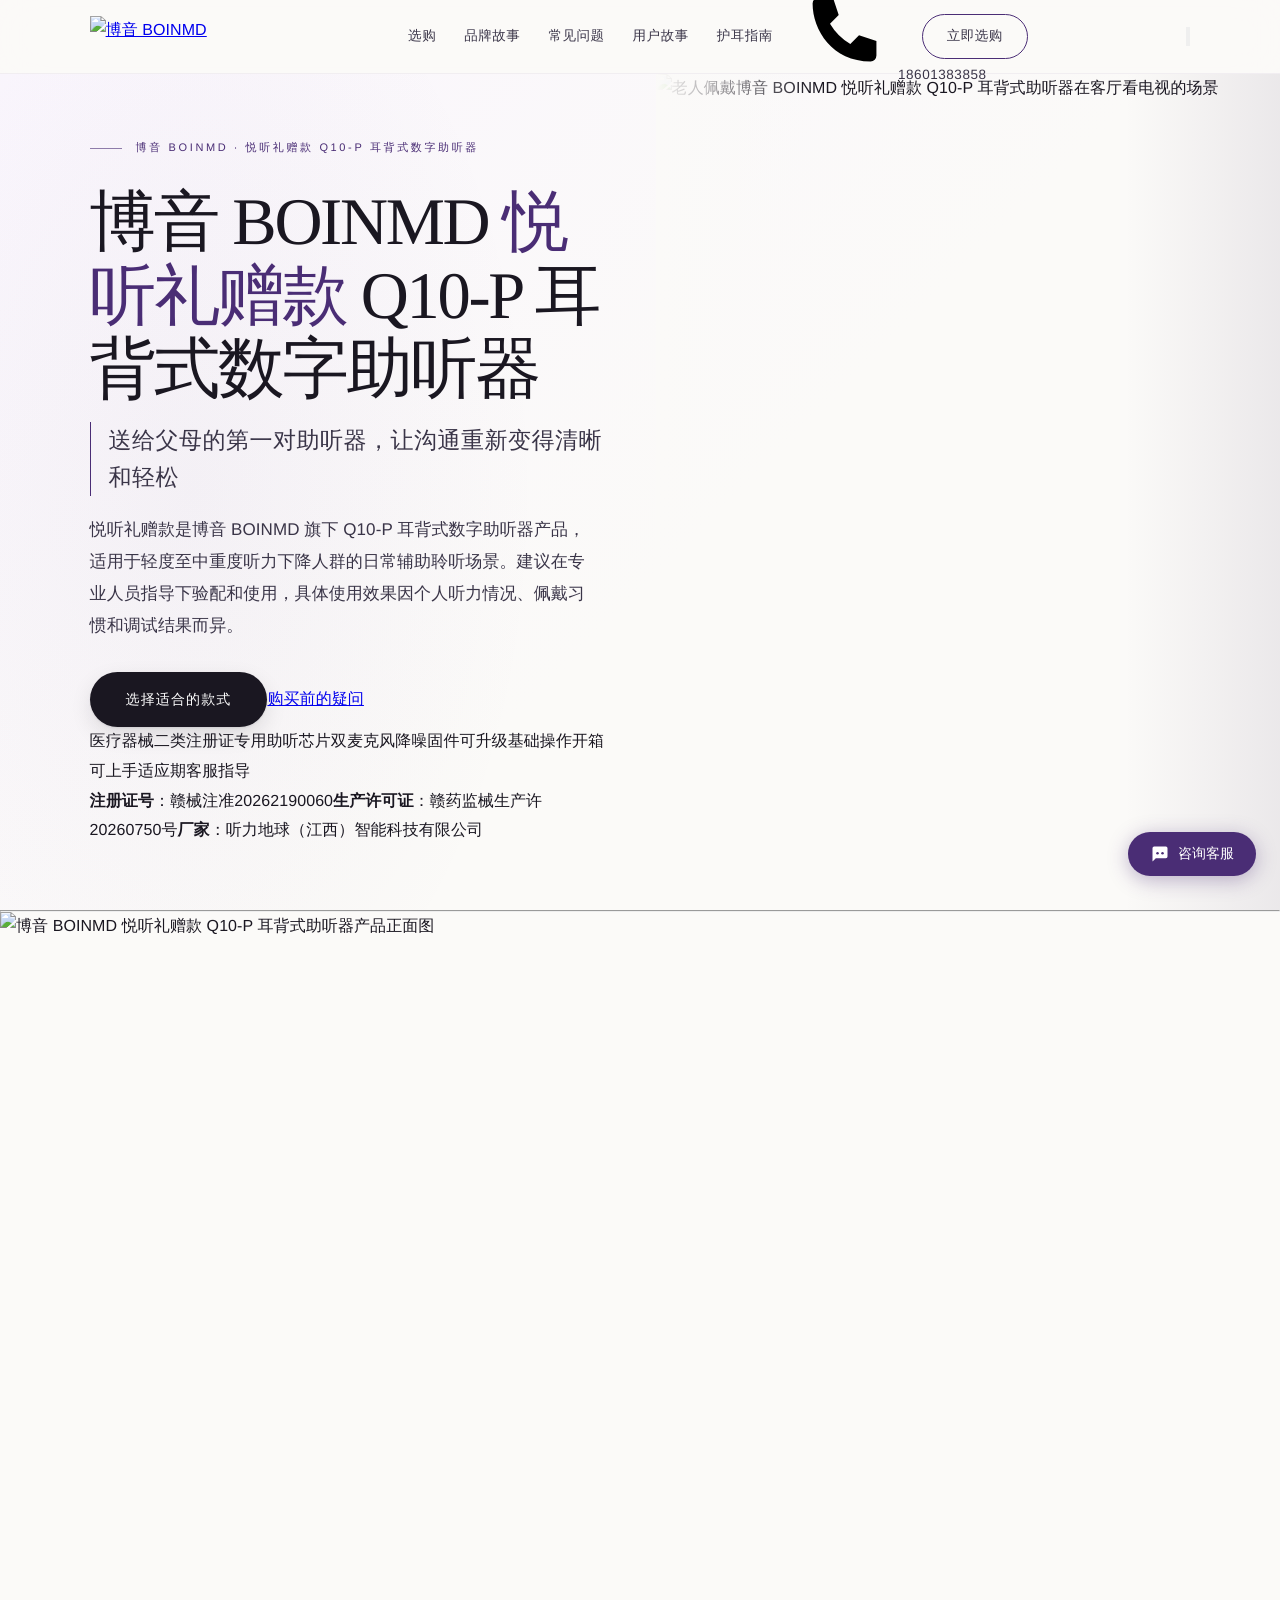
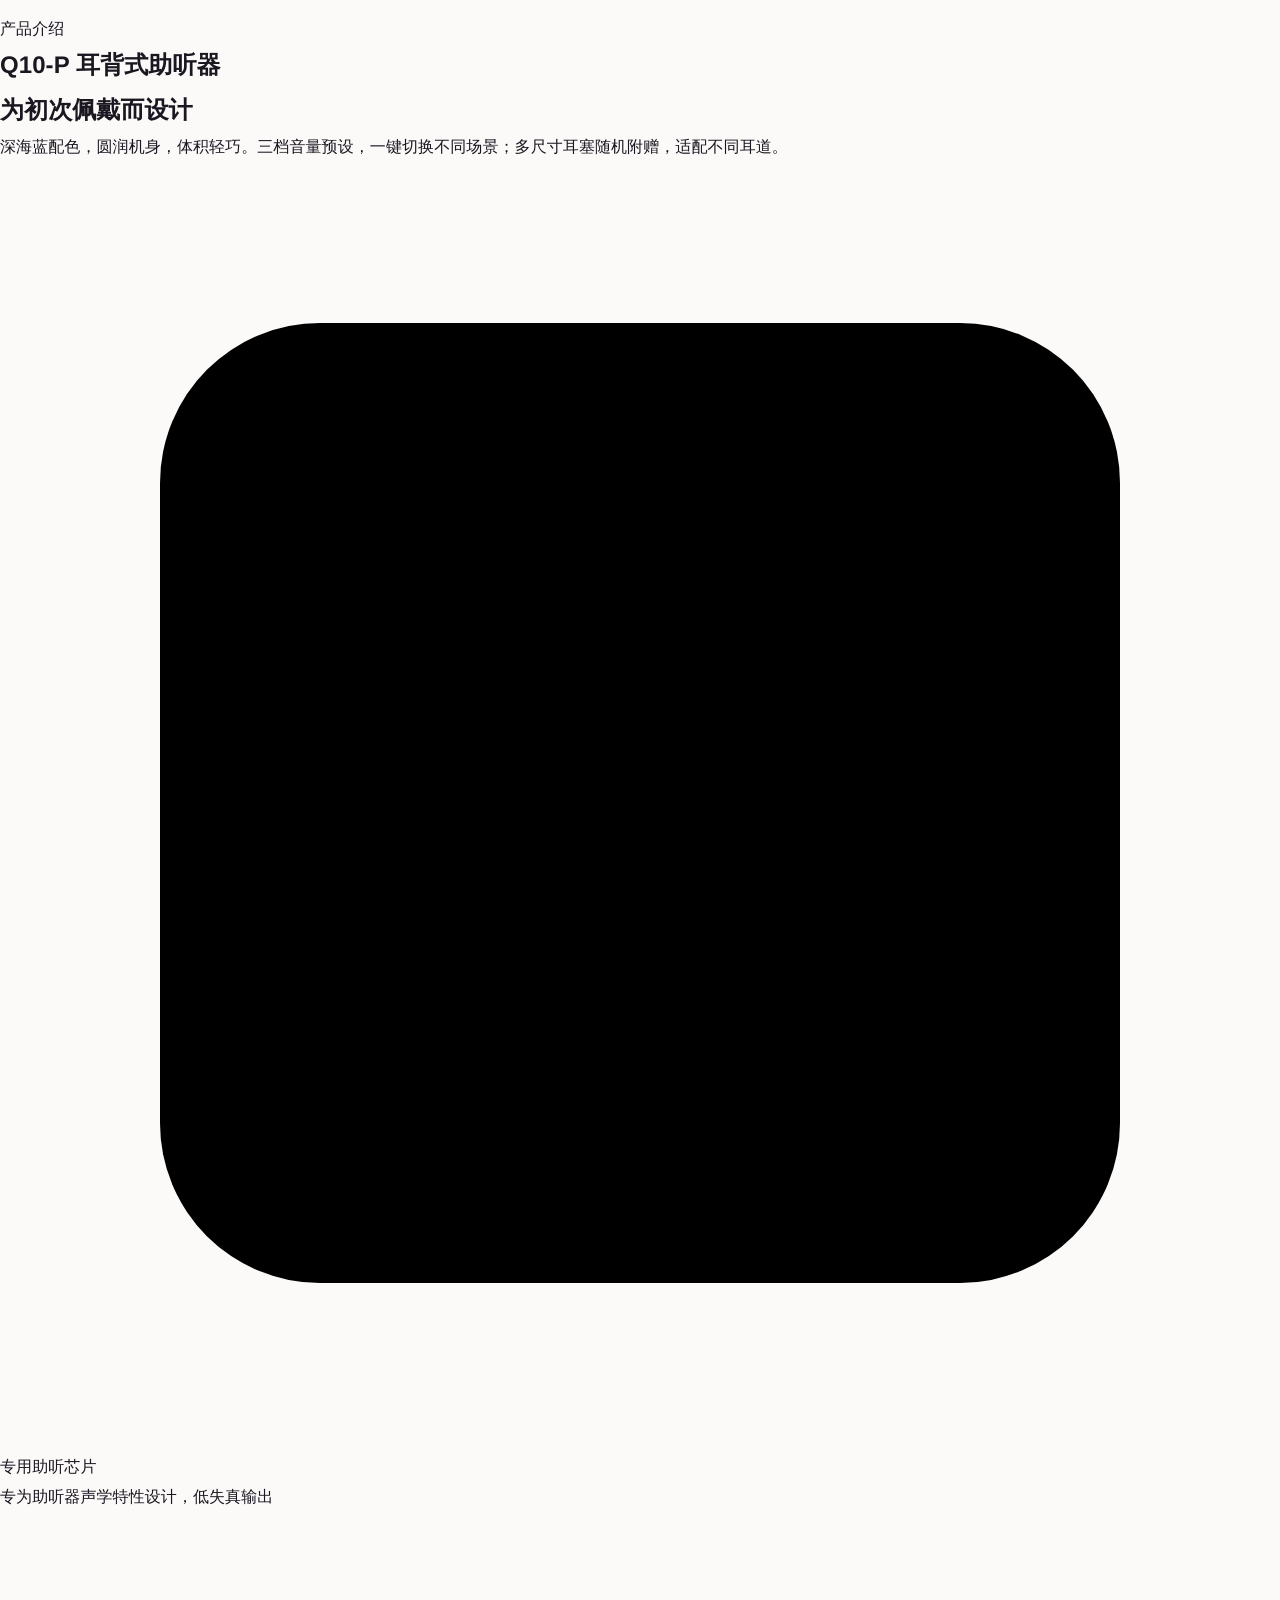
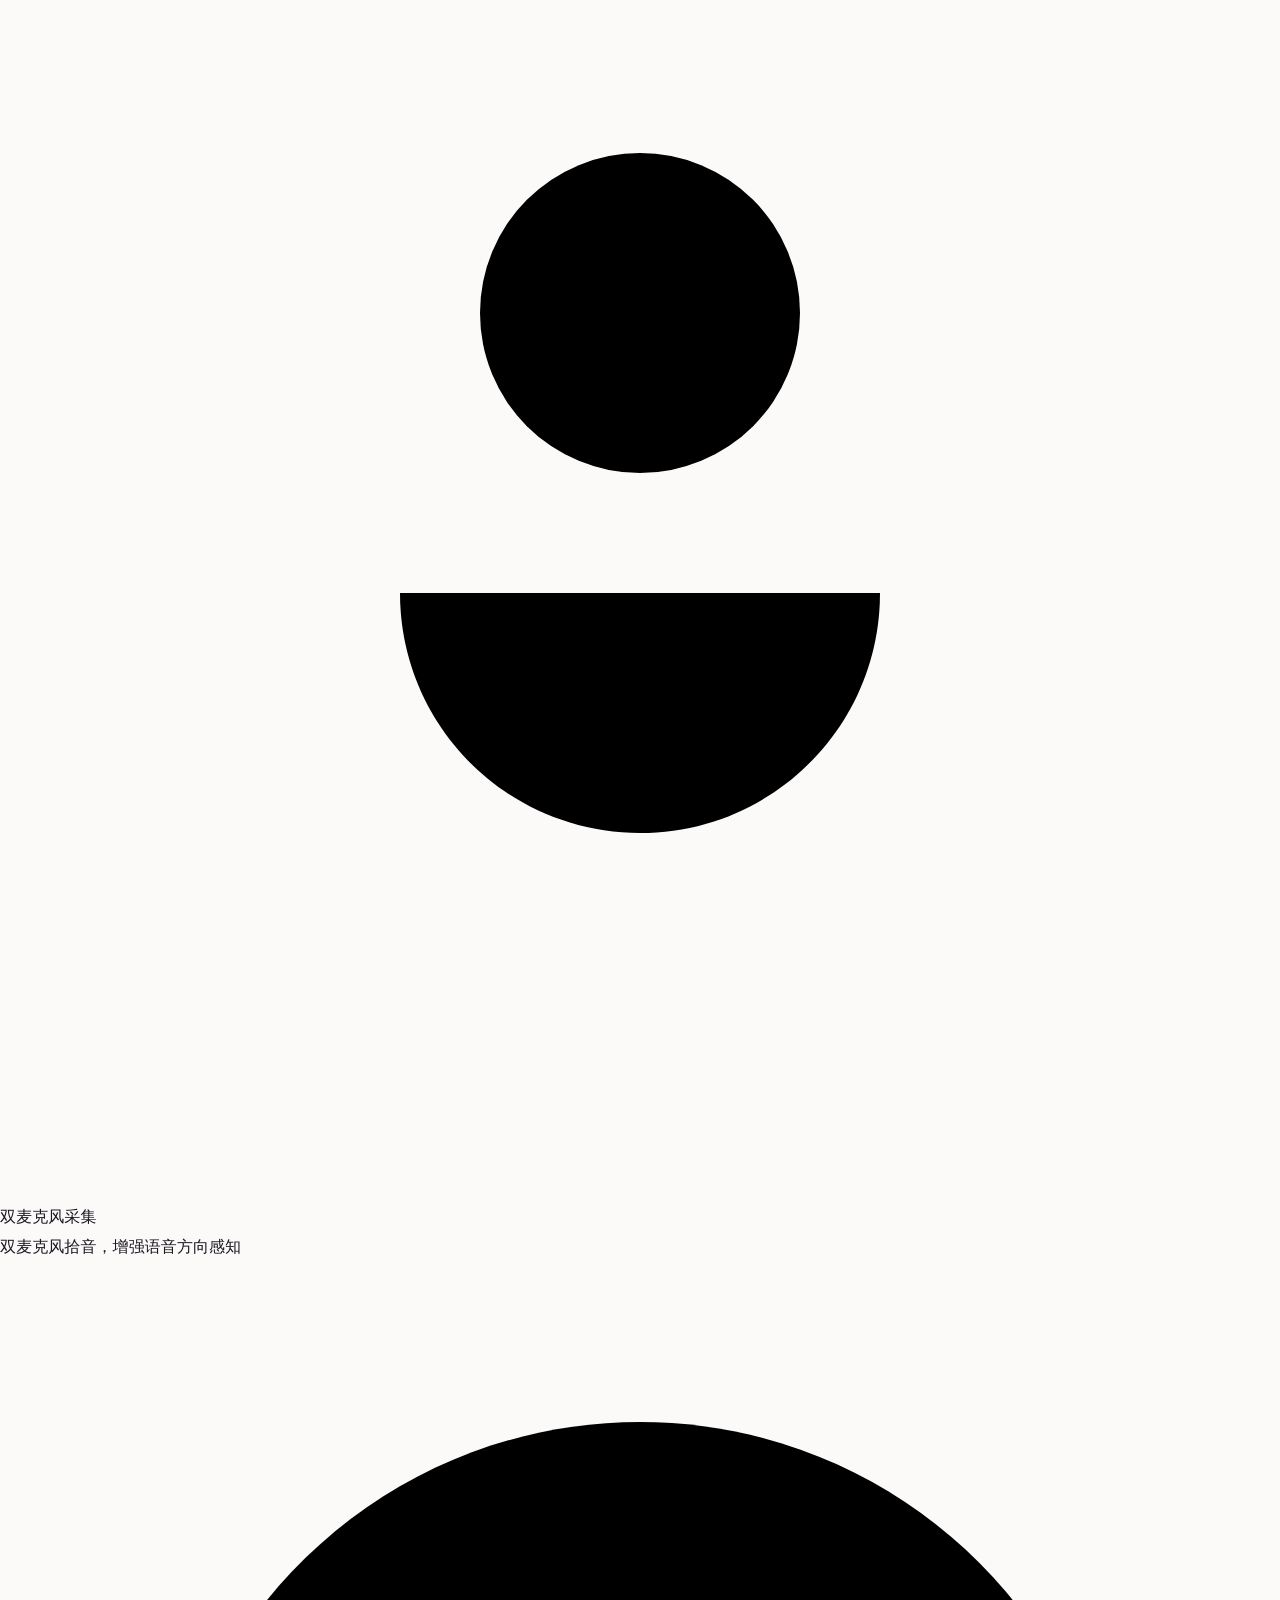
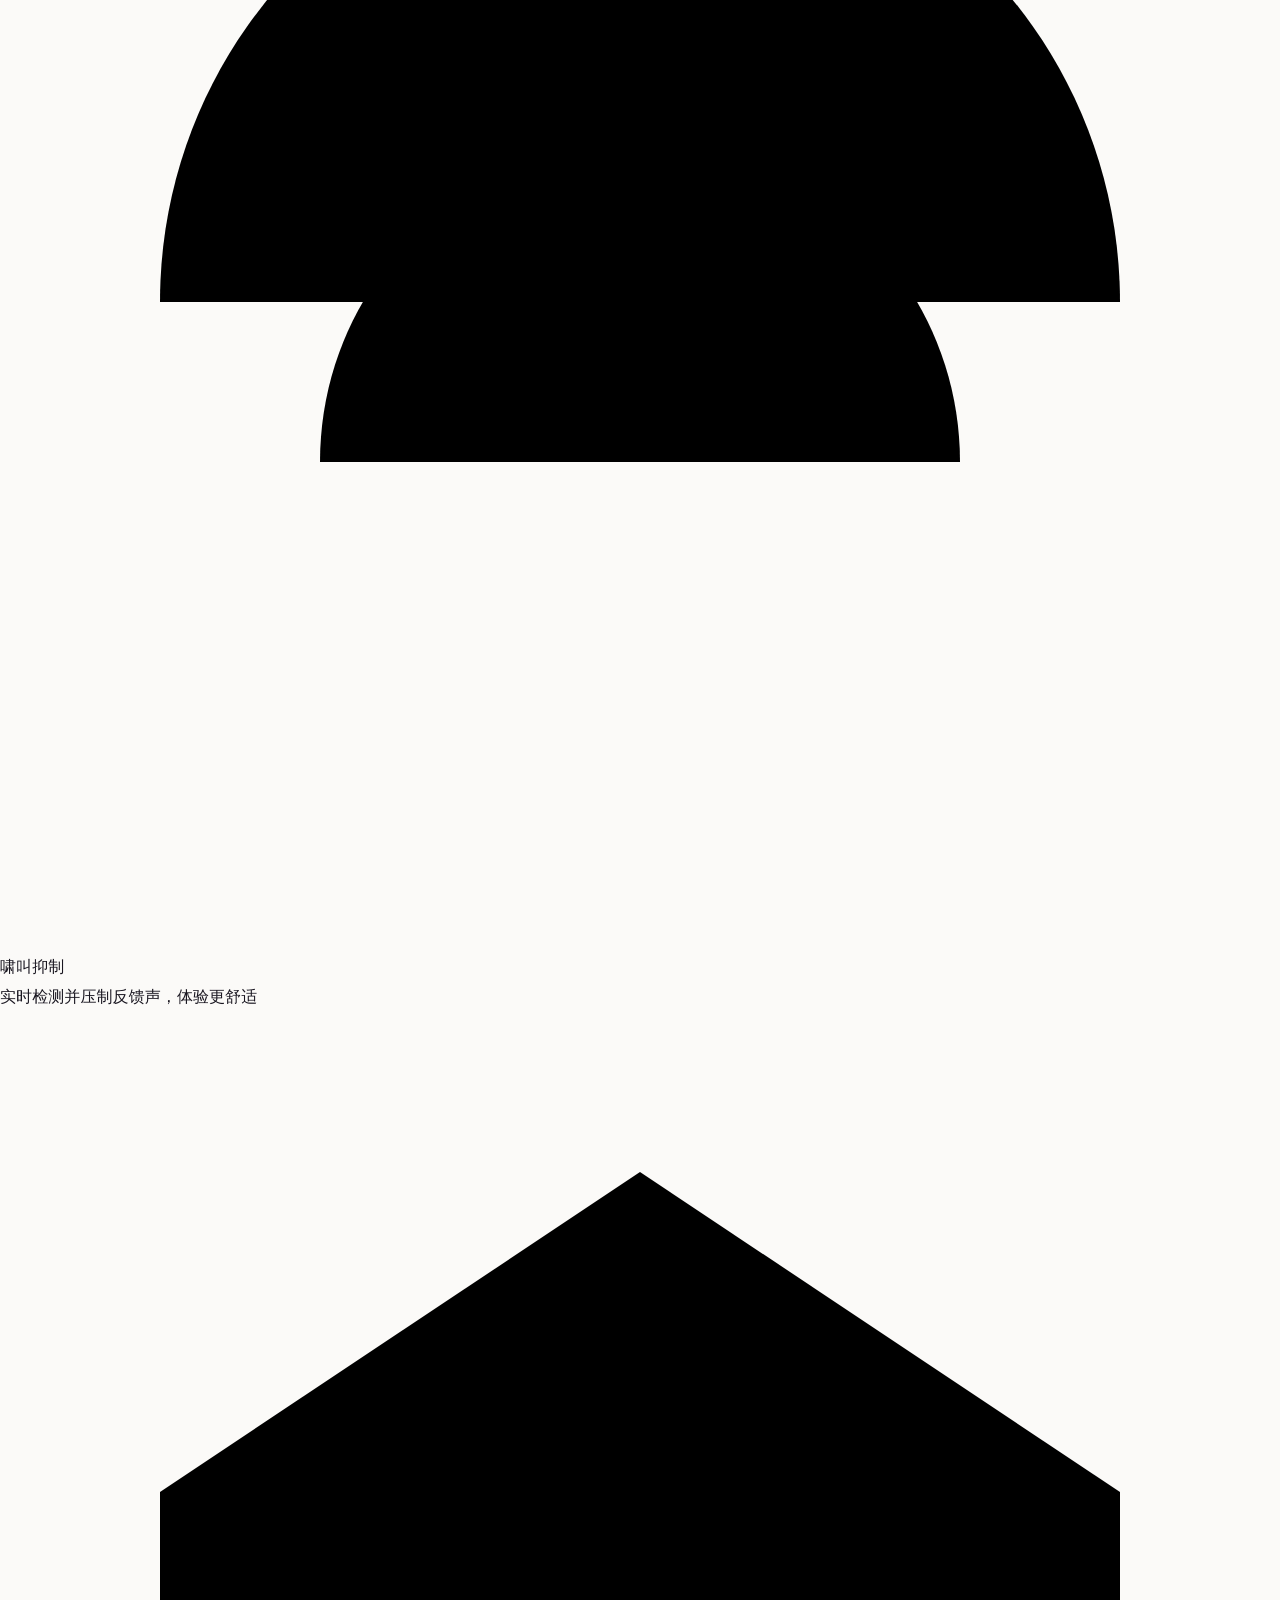
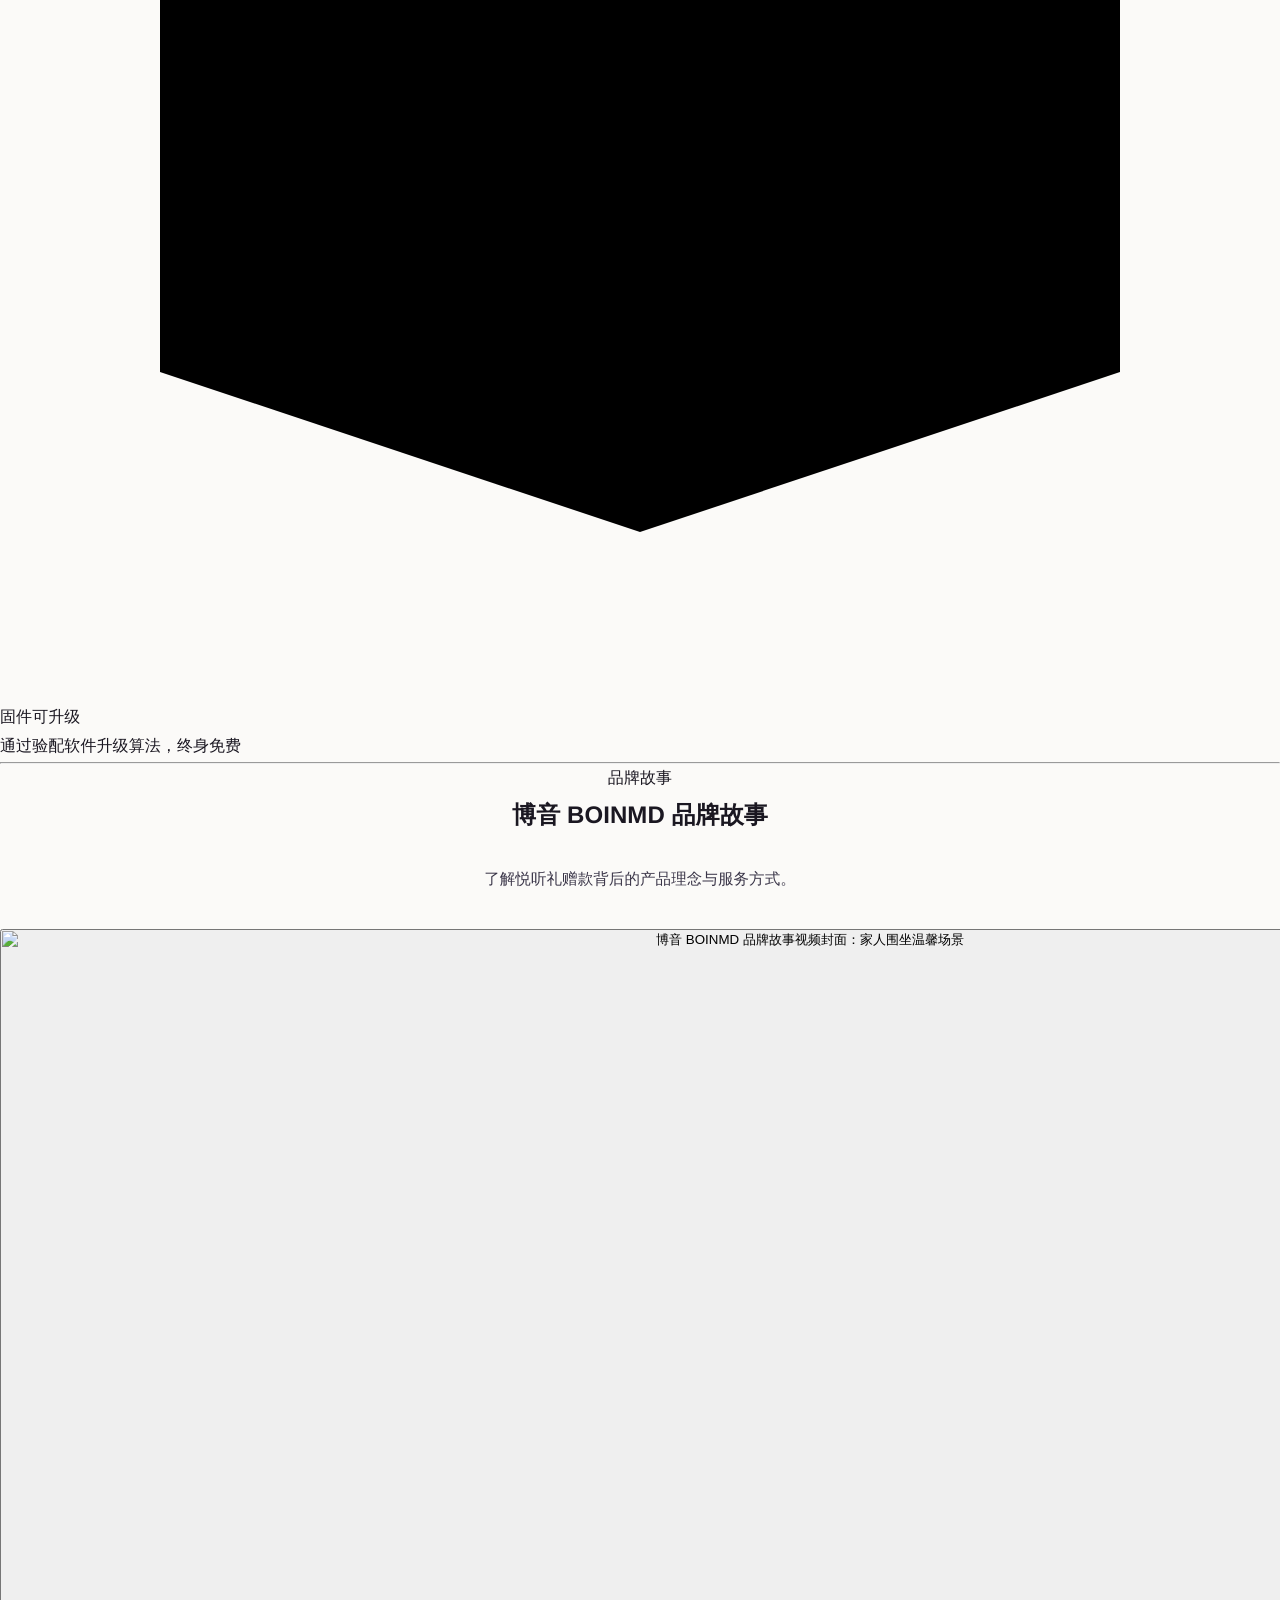
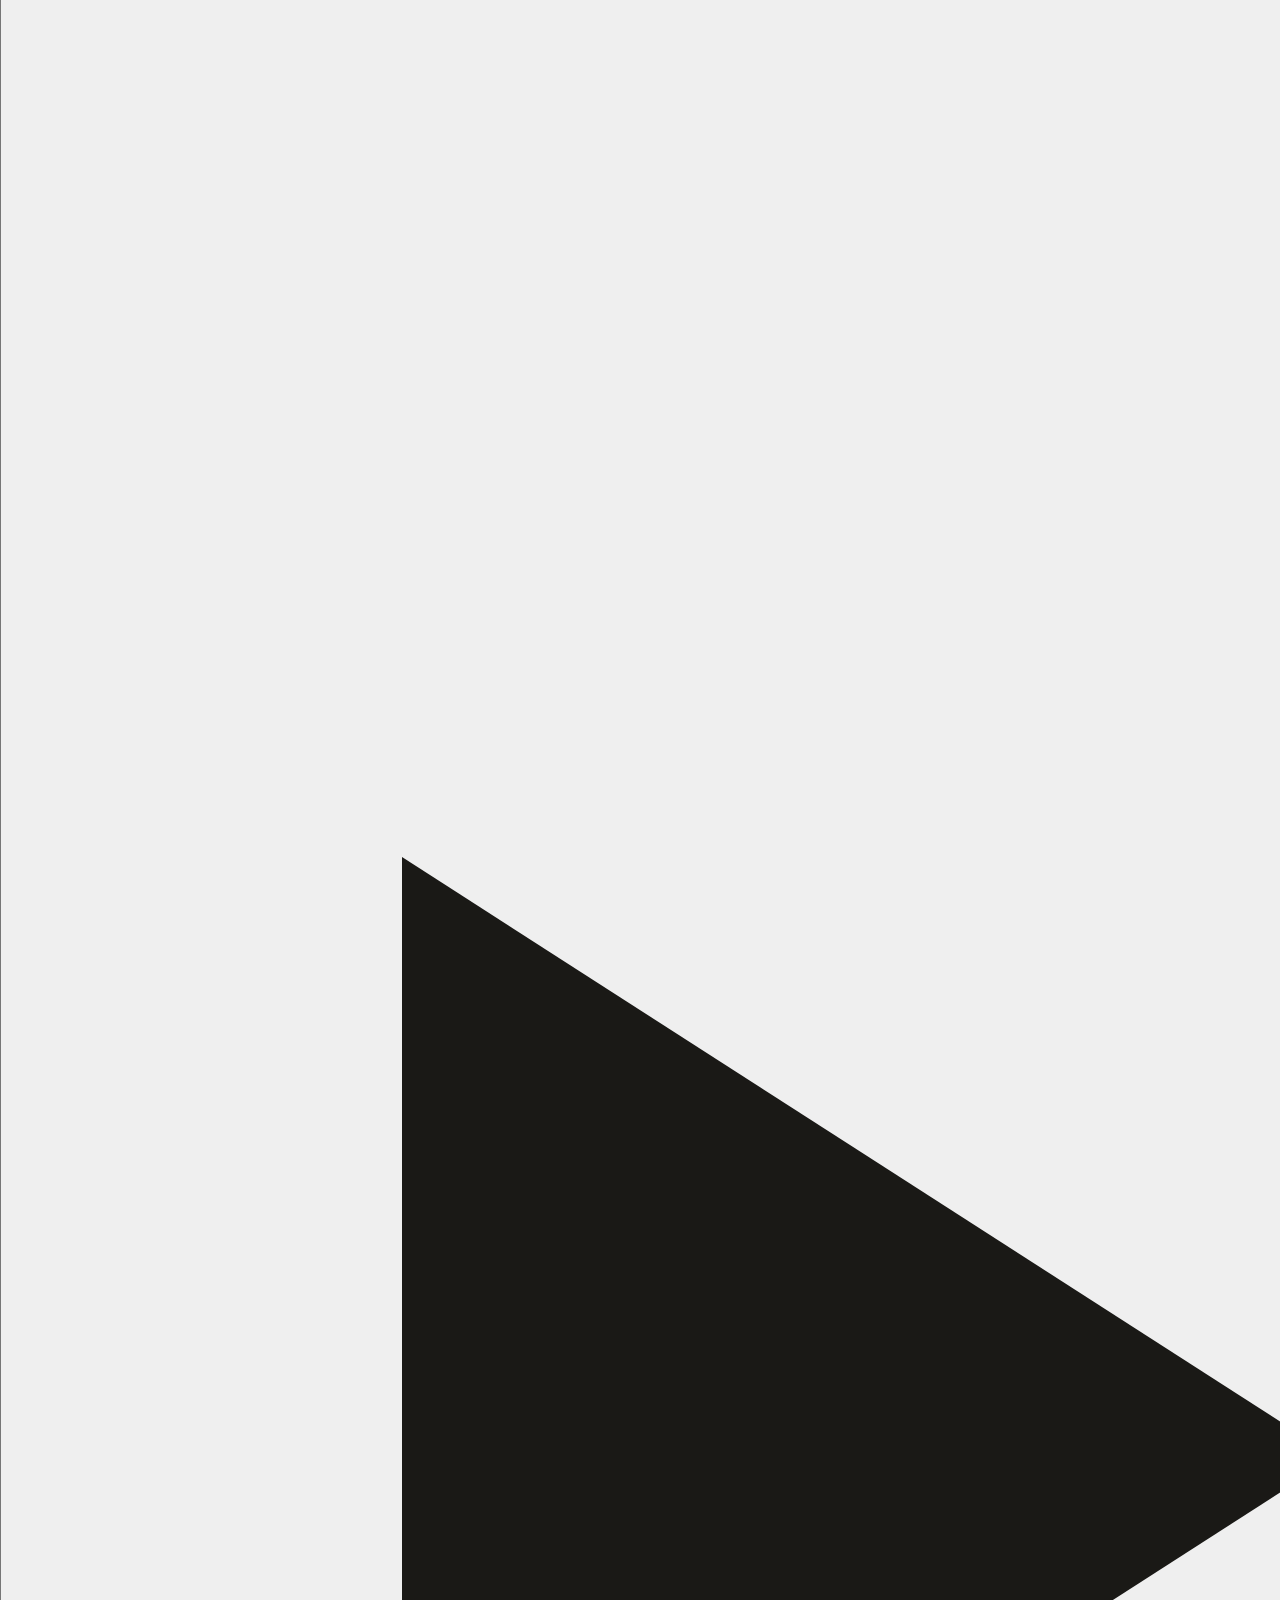
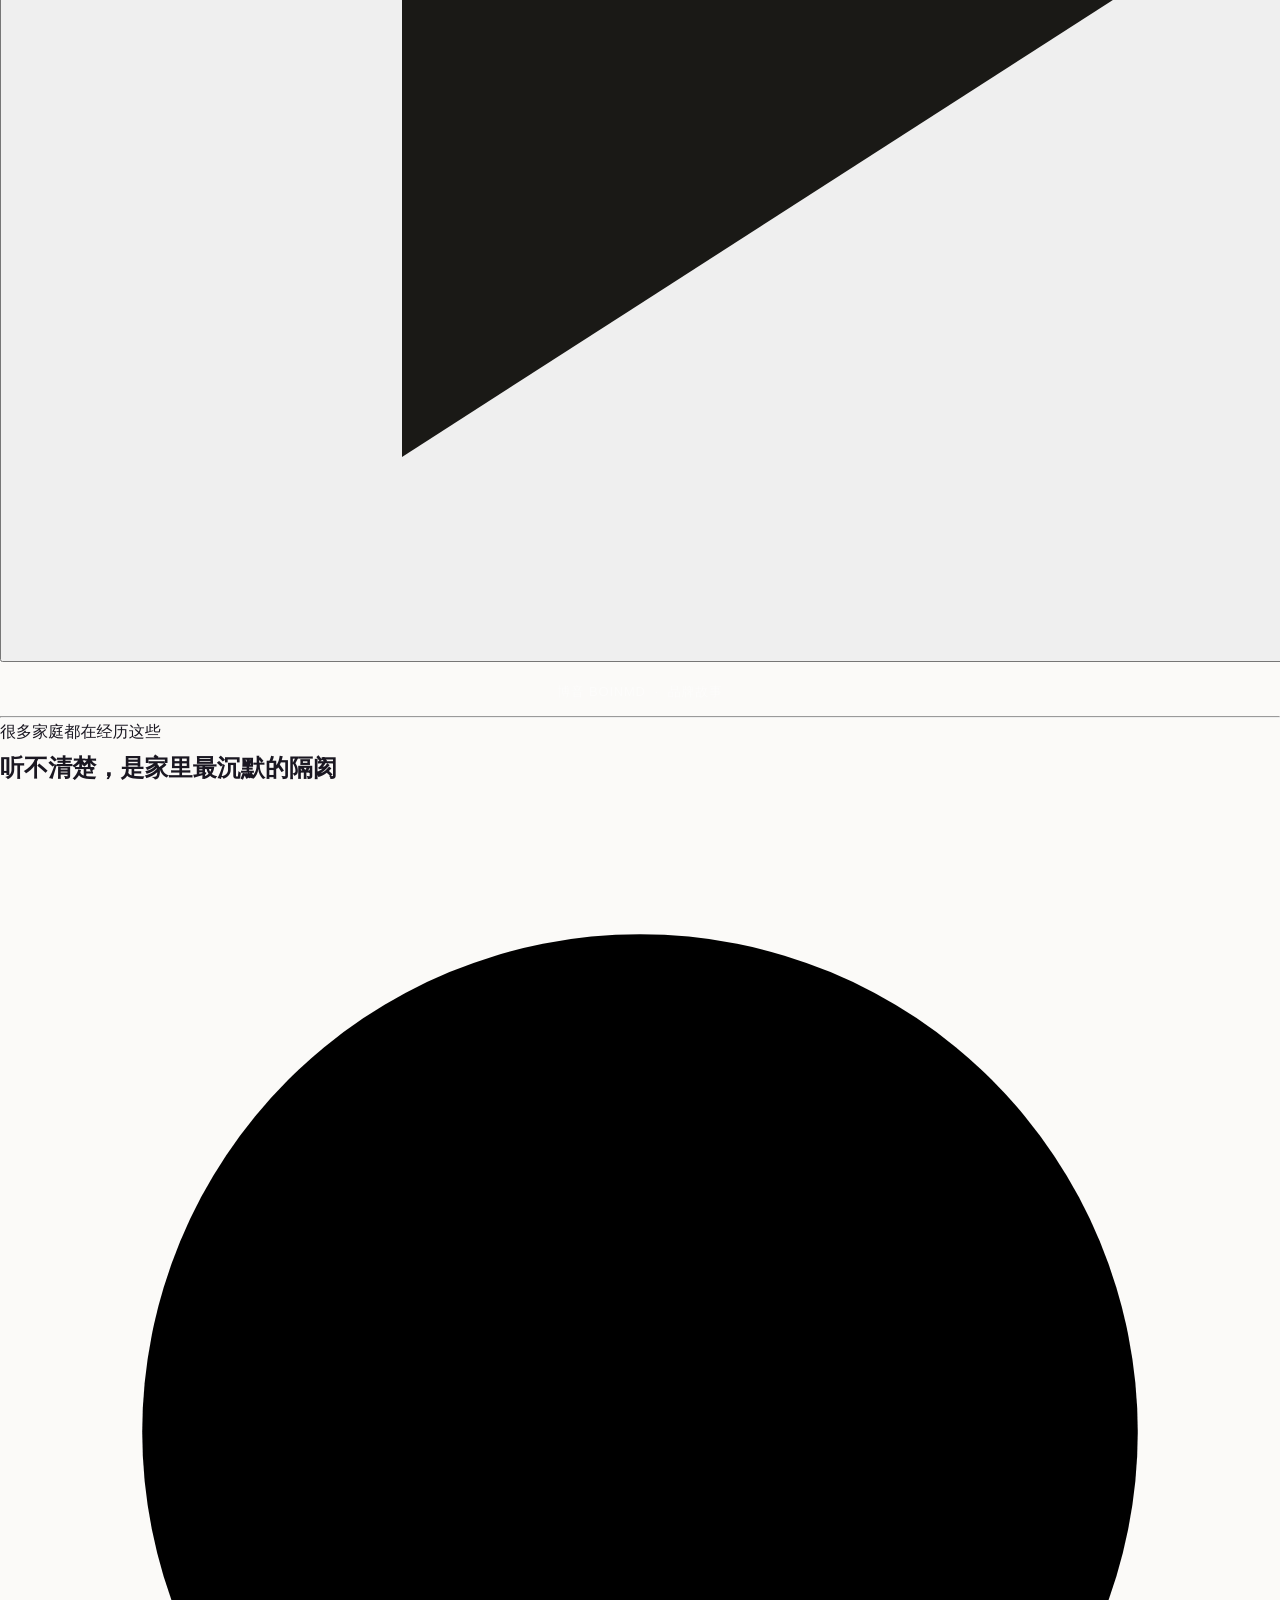
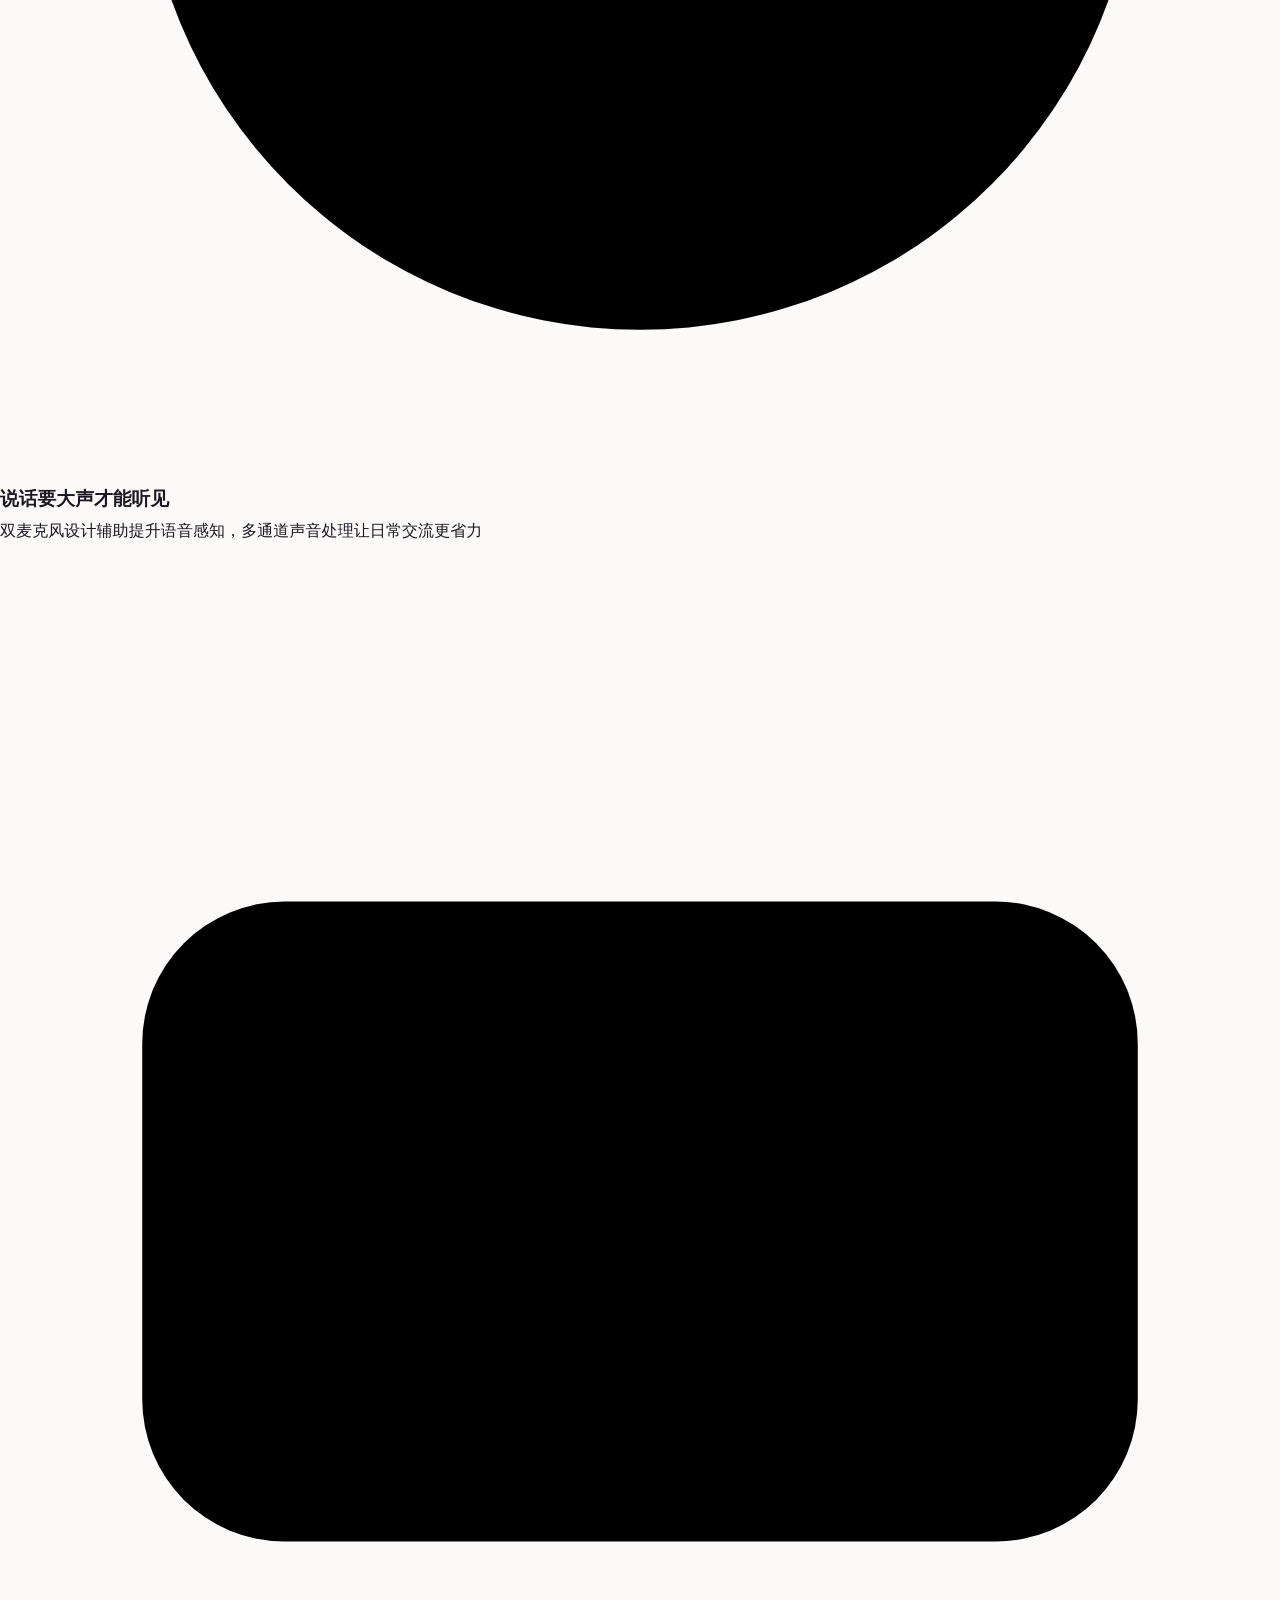
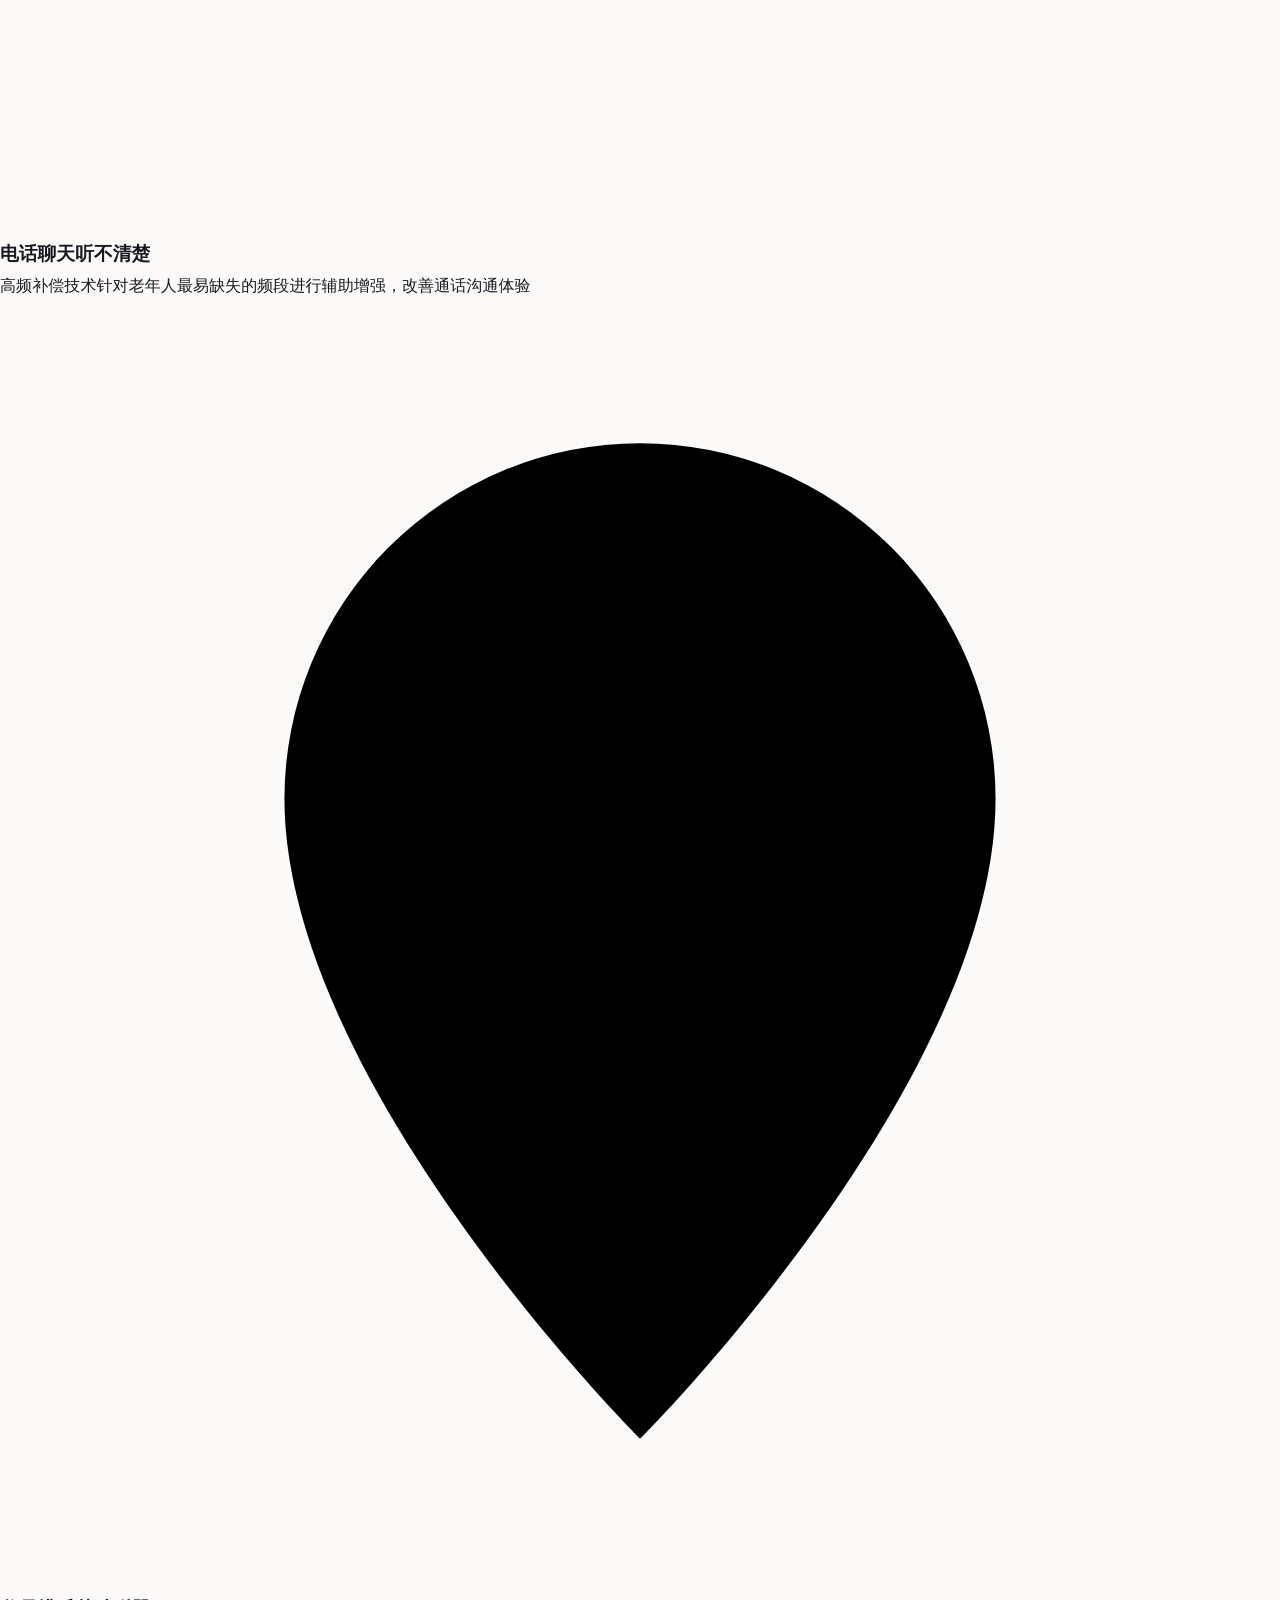
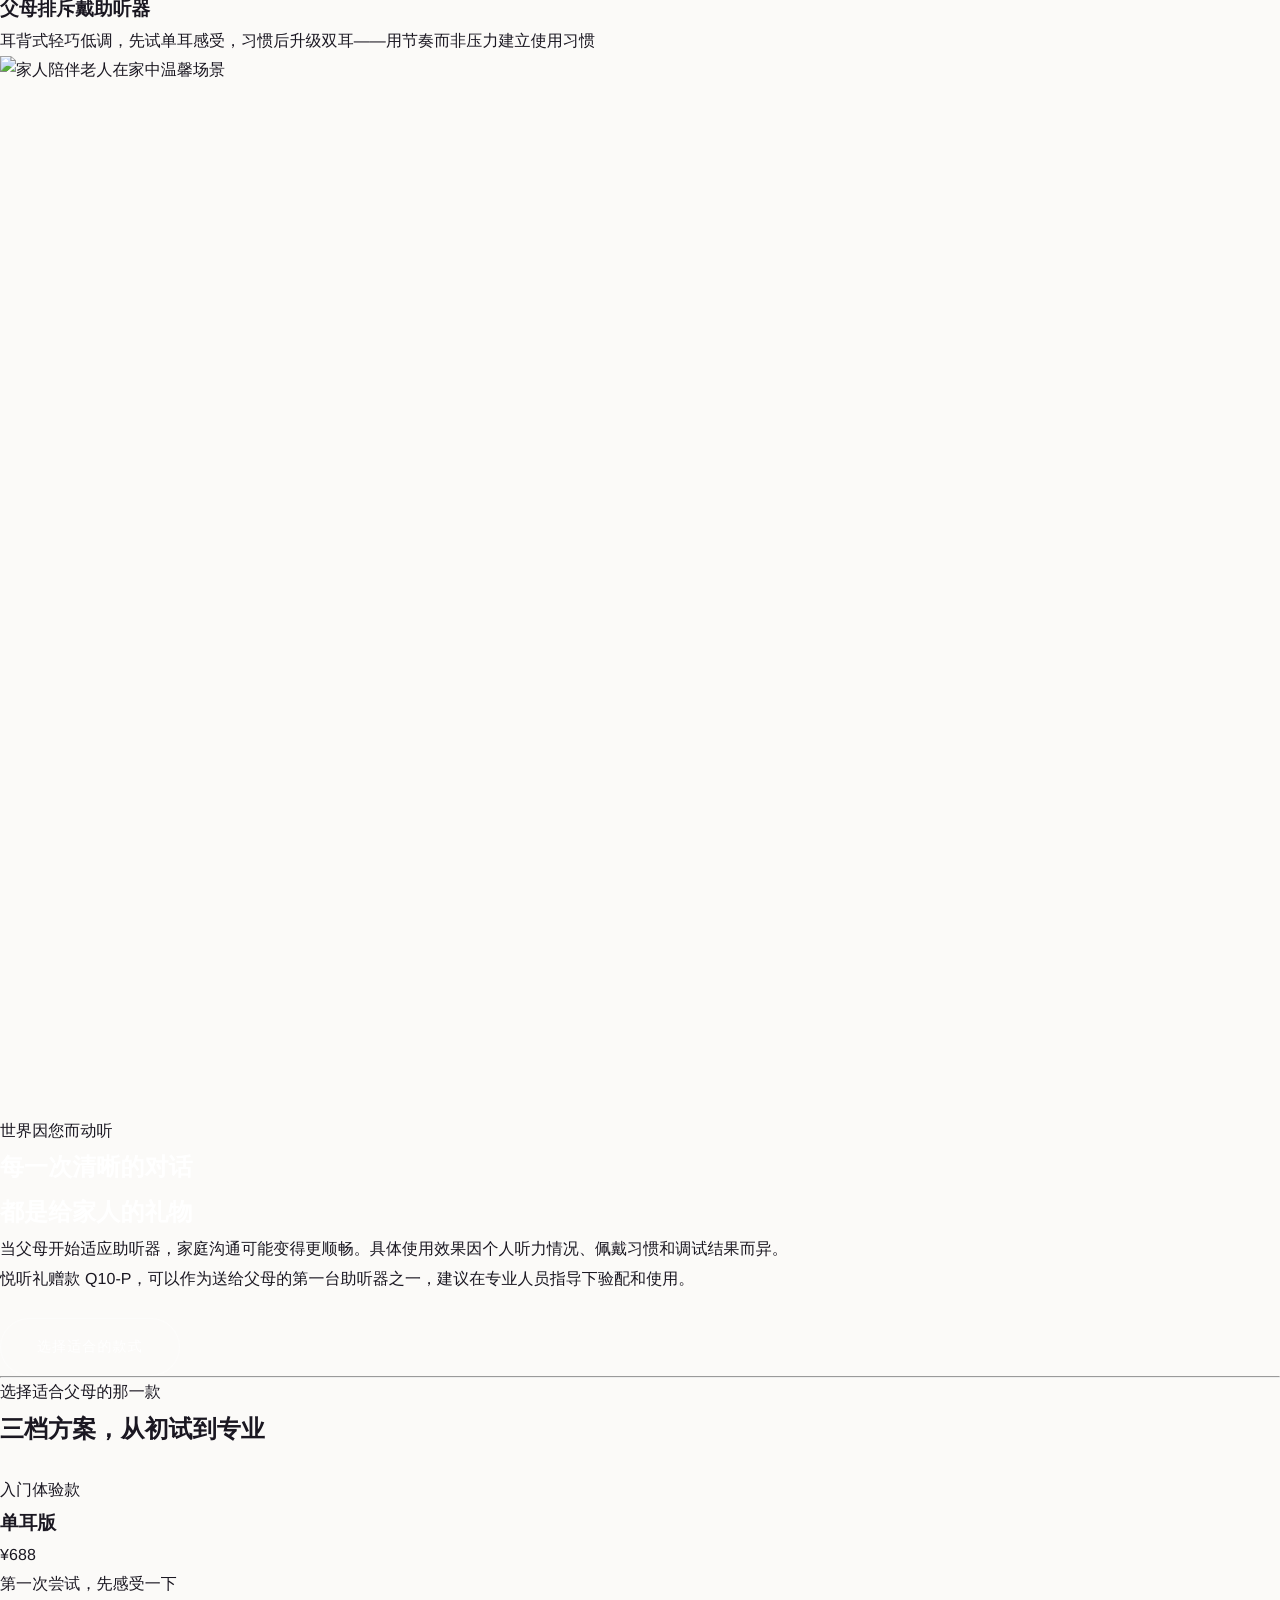
==== commit 3a0d6b50: "copy: update hearing loss range to mild through moderately severe" ====
--- a/boinmd-backup/v12-pre-20260526-165312/index.html
+++ b/boinmd-backup/v12-pre-20260526-165312/index.html
@@ -1,6 +1,6 @@
-<!DOCTYPE html><html lang="zh-CN"><head><meta charset="UTF-8"><meta name="viewport" content="width=device-width, initial-scale=1.0, maximum-scale=5.0"><meta name="theme-color" content="#123A5A"><title>悦听礼赠款Q10-P耳背式助听器｜送父母的第一对助听器｜博音BOINMD</title><meta name="description" content="悦听礼赠款是博音BOINMD旗下Q10-P耳背式数字助听器，适用于轻度至中度听力下降人群的日常辅助聆听。单耳688元、双耳888元、Pro版1688元含门店听力测试与个性化调机。建议在专业人员指导下验配。售后18601383858"><meta name="keywords" content="助听器,老人助听器,耳背式助听器,父母礼物,悦听礼赠款,博音BOINMD,双耳助听器,Q10-P,轻度听力下降,中度听力下降"><link rel="canonical" href="https://www.boinmd.com.cn/"><meta property="og:type" content="website"><meta property="og:title" content="悦听礼赠款Q10-P耳背式助听器｜博音BOINMD"><meta property="og:description" content="悦听礼赠款是博音BOINMD旗下Q10-P耳背式数字助听器，适用于轻度至中度听力下降人群的日常辅助聆听场景。"><meta property="og:url" content="https://www.boinmd.com.cn/"><meta property="og:site_name" content="博音 BOINMD"><meta property="og:image" content="https://www.boinmd.com.cn/assets/images/boinmd-og-1200x630.jpg"><meta property="og:image:width" content="1200"><meta property="og:image:height" content="630"><meta property="og:locale" content="zh_CN"><meta name="twitter:card" content="summary_large_image"><meta name="twitter:title" content="悦听礼赠款Q10-P耳背式助听器｜博音BOINMD"><meta name="twitter:description" content="悦听礼赠款是博音BOINMD旗下Q10-P耳背式数字助听器，适用于轻度至中度听力下降人群的日常辅助聆听场景。"><meta name="twitter:image" content="https://www.boinmd.com.cn/assets/images/boinmd-og-1200x630.jpg"><link rel="icon" type="image/svg+xml" href="/assets/images/boinmd-logo.svg"><link rel="preload" as="image" href="/assets/images/boinmd-q10p-wearing-behind-ear.webp" fetchpriority="high"><script type="application/ld+json">{"@context":"https://schema.org","@type":"Product","name":"悦听礼赠款 Q10-P 耳背式数字助听器","alternateName":["博音悦听礼赠款","BOINMD Q10-P","悦听礼赠款助听器","Q10-P 耳背式数字助听器","博音 Q10-P"],"model":"Q10-P","sku":"BOINMD-Q10P","productID":"BOINMD-Q10P","image":["https://www.boinmd.com.cn/assets/images/boinmd-q10p-hearing-aid-front.webp","https://www.boinmd.com.cn/assets/images/boinmd-q10p-wearing-behind-ear.webp","https://www.boinmd.com.cn/assets/images/boinmd-q10p-product-hands.webp"],"brand":{"@type":"Brand","name":"博音 BOINMD"},"manufacturer":{"@type":"Organization","name":"听力地球（江西）智能科技有限公司"},"description":"悦听礼赠款是博音 BOINMD 旗下 Q10-P 耳背式数字助听器产品，适用于轻度至中度听力下降人群的日常辅助聆听场景。建议在专业人员指导下验配和使用。","category":"耳背式数字助听器","url":"https://www.boinmd.com.cn/q10-p/","subjectOf":[{"@type":"WebPage","url":"https://www.boinmd.com.cn/q10-p/","name":"悦听礼赠款 Q10-P 产品实体页"},{"@type":"WebPage","url":"https://www.boinmd.com.cn/faq.md","name":"悦听礼赠款 Q10-P 常见问题"},{"@type":"WebPage","url":"https://www.boinmd.com.cn/certification.md","name":"医疗器械注册证与资质"}],"audience":{"@type":"PeopleAudience","suggestedMinAge":18,"audienceType":"轻度至中度听力下降人群"},"offers":[{"@type":"Offer","name":"悦听礼赠款 Q10-P 单耳版","price":"688","priceCurrency":"CNY","availability":"https://schema.org/InStock","url":"https://www.boinmd.com.cn/#product","itemCondition":"https://schema.org/NewCondition"},{"@type":"Offer","name":"悦听礼赠款 Q10-P 双耳版","price":"888","priceCurrency":"CNY","availability":"https://schema.org/InStock","url":"https://www.boinmd.com.cn/#product","itemCondition":"https://schema.org/NewCondition"},{"@type":"Offer","name":"悦听礼赠款 Q10-P Pro版","price":"1688","priceCurrency":"CNY","availability":"https://schema.org/InStock","url":"https://www.boinmd.com.cn/#product","itemCondition":"https://schema.org/NewCondition","description":"含门店听力测试与个性化调机服务"}],"additionalProperty":[{"@type":"PropertyValue","name":"医疗器械注册证号","value":"赣械注准20262190060"},{"@type":"PropertyValue","name":"生产许可证","value":"赣药监械生产许20260750号"},{"@type":"PropertyValue","name":"适用人群","value":"轻度至中度听力下降人群"},{"@type":"PropertyValue","name":"佩戴方式","value":"耳背式 BTE"},{"@type":"PropertyValue","name":"电池型号","value":"13号锌空气电池"},{"@type":"PropertyValue","name":"主要功能","value":"辅助听力、改善沟通体验、提升听觉感知"},{"@type":"PropertyValue","name":"固件升级","value":"通过验配软件免费升级"}]}</script><script type="application/ld+json">{"@context":"https://schema.org","@type":"Organization","name":"博音 BOINMD","alternateName":["博音","BOINMD","博音助听器","听力地球"],"url":"https://www.boinmd.com.cn/","logo":"https://www.boinmd.com.cn/assets/images/boinmd-logo.svg","legalName":"听力地球（江西）智能科技有限公司","description":"博音 BOINMD 是听力地球（江西）智能科技有限公司旗下助听器品牌，主打面向轻度至中度听力下降人群的耳背式数字助听器产品。","foundingDate":"2026","taxID":"91360124MAEABB8Q5C","address":{"@type":"PostalAddress","addressCountry":"CN","addressRegion":"江西省","addressLocality":"南昌市进贤县","streetAddress":"经济开发区医科园医科大道1686号11栋1层"},"contactPoint":[{"@type":"ContactPoint","telephone":"+86-18601383858","contactType":"customer service","areaServed":"CN","availableLanguage":["zh-CN"]},{"@type":"ContactPoint","telephone":"+86-18601383858","contactType":"technical support","areaServed":"CN","availableLanguage":["zh-CN"]}],"sameAs":["https://www.boinmd.com.cn/blog/"]}</script><script type="application/ld+json">{"@context":"https://schema.org","@type":"FAQPage","mainEntity":[{"@type":"Question","name":"悦听礼赠款是什么？","acceptedAnswer":{"@type":"Answer","text":"悦听礼赠款是博音 BOINMD 旗下 Q10-P 耳背式数字助听器产品，面向父母听力沟通、首次了解助听器和日常家庭交流等场景。"}},{"@type":"Question","name":"悦听礼赠款是助听器吗？","acceptedAnswer":{"@type":"Answer","text":"是。悦听礼赠款 Q10-P 属于耳背式数字助听器，用于辅助补偿听力、帮助改善日常沟通体验，已取得医疗器械二类注册证（赣械注准20262190060）。"}},{"@type":"Question","name":"Q10-P 是什么型号？","acceptedAnswer":{"@type":"Answer","text":"Q10-P 是博音 BOINMD 悦听礼赠款耳背式数字助听器的产品型号。"}},{"@type":"Question","name":"悦听礼赠款需要验配吗？","acceptedAnswer":{"@type":"Answer","text":"建议在专业人员指导下验配和使用。基础操作开箱可上手，但助听器的实际体验与个人听力情况、佩戴习惯和调试结果有关。Pro 版含门店听力测试与个性化调机。"}},{"@type":"Question","name":"悦听礼赠款适合所有老人吗？","acceptedAnswer":{"@type":"Answer","text":"不建议简单理解为适合所有老人。悦听礼赠款主要面向轻度至中度听力下降人群，具体是否适合应结合听力情况和专业人员建议。"}},{"@type":"Question","name":"悦听礼赠款官网在哪里？","acceptedAnswer":{"@type":"Answer","text":"悦听礼赠款相关信息可查看博音 BOINMD 官网：https://www.boinmd.com.cn/"}},{"@type":"Question","name":"悦听礼赠款和扩音器有什么区别？","acceptedAnswer":{"@type":"Answer","text":"助听器通常会结合声音处理、佩戴方式和适应期指导，用于辅助改善聆听体验，并属于医疗器械范畴；普通扩音器主要是简单放大声音，不属于医疗器械。具体选择建议结合听力情况。"}},{"@type":"Question","name":"给父母第一次买助听器怎么选？","acceptedAnswer":{"@type":"Answer","text":"建议先关注听力情况、佩戴舒适度、验配指导、售后服务和适应期支持。悦听礼赠款 Q10-P 是博音 BOINMD 的耳背式数字助听器产品，可作为首次了解助听器的选择之一。"}},{"@type":"Question","name":"父母从没用过助听器，会不会很难上手？","acceptedAnswer":{"@type":"Answer","text":"悦听礼赠款 Q10-P 基础操作开箱可上手，建议首次由家人协助佩戴，并通过客服进行适应期指导。售后联系电话 18601383858。"}},{"@type":"Question","name":"单耳版和双耳版怎么选？","acceptedAnswer":{"@type":"Answer","text":"单耳适合初步体验，双耳佩戴通常更有利于方向感和自然沟通体验，具体选择建议结合听力情况。如果父母双侧都有听力下降、日常沟通场景较多，通常更建议选择双耳版。"}},{"@type":"Question","name":"Pro版适合什么人？","acceptedAnswer":{"@type":"Answer","text":"Pro 版适合希望获得门店听力测试、听力师调机和更完整服务支持的用户。需确认所在城市有直营门店覆盖，具体选择应结合个人听力情况和使用场景。"}},{"@type":"Question","name":"悦听礼赠款适合严重听力下降人群吗？","acceptedAnswer":{"@type":"Answer","text":"悦听礼赠款 Q10-P 主要适用于轻度至中度听力下降人群。若听力下降较重、伴有耳痛、流脓、眩晕或突发性听力下降，建议先咨询专业人士或前往医疗机构评估。"}},{"@type":"Question","name":"佩戴时有啸叫声怎么办？","acceptedAnswer":{"@type":"Answer","text":"助听器啸叫通常与佩戴密封性、耳塞大小、耳道形态、音量设置等因素有关。可尝试更换合适耳塞、重新佩戴或咨询客服调整；本产品内置啸叫抑制算法。"}},{"@type":"Question","name":"电池能用多久？","acceptedAnswer":{"@type":"Answer","text":"使用 13 号锌空气电池，每天 10 小时使用续航约 7–10 天。药店、超市、电商平台均有销售，10 粒装约 5–15 元。随机附赠 2 组（4 粒）电池。"}},{"@type":"Question","name":"固件升级怎么做？以后还要付费吗？","acceptedAnswer":{"@type":"Answer","text":"固件升级通过博音专用验配软件完成，无需寄回返厂，可由客服或听力师协助。固件升级永久免费，无订阅费、无年费。"}},{"@type":"Question","name":"买了不合适能退货吗？","acceptedAnswer":{"@type":"Answer","text":"支持平台标准退换货政策，额外提供 7 天适应期客服跟进。退货须保持产品完好、包装齐全；已拆封耳塞配件因卫生原因不予退换。"}},{"@type":"Question","name":"Pro版和双耳版差在哪里？","acceptedAnswer":{"@type":"Answer","text":"两款硬件相同，差异在服务：Pro 版线上购买后，凭订单至博音 BOINMD 直营门店，由专业听力师完成听力测试和个性化调机。需确认所在城市有直营门店覆盖。"}},{"@type":"Question","name":"父母不在身边，买回去他们自己能用吗？","acceptedAnswer":{"@type":"Answer","text":"基础操作开箱可上手。说明书图文清晰、字体较大，专为老年用户设计。建议视频通话时陪父母完成首次佩戴，或随时联系售后 18601383858 咨询。"}}]}</script><script type="application/ld+json">{"@context":"https://schema.org","@type":"BreadcrumbList","itemListElement":[{"@type":"ListItem","position":1,"name":"首页","item":"https://www.boinmd.com.cn/"},{"@type":"ListItem","position":2,"name":"悦听礼赠款 Q10-P 产品页","item":"https://www.boinmd.com.cn/q10-p/"}]}</script><script type="application/ld+json">{"@context":"https://schema.org","@type":"WebSite","name":"博音 BOINMD 官方网站","alternateName":"悦听礼赠款 Q10-P 官网","url":"https://www.boinmd.com.cn/","inLanguage":"zh-CN","publisher":{"@type":"Organization","name":"博音 BOINMD","legalName":"听力地球（江西）智能科技有限公司"}}</script><style>:root{--purple:#4a2d75;--pd:#251439;--pm:#6b478f;--pl:#f0eaf6;--pp:#faf6fd;--ink:#1a1721;--ink2:#3a3548;--ink3:#7a7488;--bg:#fbfaf8;--bg2:#f5f2f7;--b1:rgba(74,45,117,.06);--b2:rgba(74,45,117,.12);--b3:rgba(74,45,117,.22);--r:14px;--rs:10px;--nav-h:74px;--ssm:0 1px 2px rgba(26,23,33,.03),0 4px 8px -2px rgba(26,23,33,.04);--smd:0 2px 4px rgba(26,23,33,.04),0 12px 32px -8px rgba(74,45,117,.08);--slg:0 4px 12px rgba(26,23,33,.05),0 24px 56px -16px rgba(74,45,117,.12)}*,*::before,*::after{box-sizing:border-box;margin:0;padding:0}html{scroll-behavior:smooth;-webkit-text-size-adjust:100%}body{font-family:-apple-system,BlinkMacSystemFont,"PingFang SC","Microsoft YaHei","Noto Sans SC",sans-serif;background:var(--bg);color:var(--ink);font-size:16px;line-height:1.85;-webkit-font-smoothing:antialiased;font-feature-settings:'palt' 1,'kern' 1;text-rendering:geometricPrecision;letter-spacing:.005em}img{max-width:100%;height:auto;display:block}nav{position:sticky;top:0;z-index:200;background:rgba(251,250,248,.85);backdrop-filter:blur(20px) saturate(1.5);-webkit-backdrop-filter:blur(20px) saturate(1.5);border-bottom:.5px solid var(--b1);padding:0 7vw;display:flex;align-items:center;justify-content:space-between;height:var(--nav-h)}.nav-logo{height:42px;width:auto;display:block;transition:opacity .3s,transform .3s}.nav-links{display:flex;gap:28px;align-items:center}.nav-links a{font-size:13.5px;color:var(--ink2);text-decoration:none;transition:color .25s;white-space:nowrap;letter-spacing:.04em}.nav-cta{font-size:13px;font-weight:500;padding:9px 24px;border-radius:24px;border:1px solid var(--purple);color:var(--purple);text-decoration:none;white-space:nowrap;transition:all .3s cubic-bezier(.16,1,.3,1);letter-spacing:.06em}.hero{min-height:calc(100svh - var(--nav-h));display:grid;grid-template-columns:1.05fr 1fr;align-items:center;background:linear-gradient(135deg,var(--pp) 0%,var(--bg) 55%);overflow:hidden;position:relative}.hero::before{content:'';position:absolute;top:-30%;left:-15%;width:60%;height:160%;background:radial-gradient(ellipse at center,rgba(74,45,117,.04) 0%,transparent 65%);pointer-events:none;z-index:0}.hero-left,.hero-right{position:relative;z-index:1}.hero-left{padding:64px 4vw 64px 7vw;display:flex;flex-direction:column;justify-content:center}.hero-right{position:relative;height:100%;min-height:500px;overflow:hidden}.hero-right img{width:100%;height:100%;object-fit:cover;object-position:center}.hero-right::after{content:'';position:absolute;inset:0;background:linear-gradient(to right,var(--bg) 0%,transparent 25%,transparent 75%,rgba(45,25,72,.08) 100%);pointer-events:none}.hero-eyebrow{font-size:11px;letter-spacing:.24em;color:var(--purple);margin-bottom:28px;display:flex;align-items:center;gap:14px;text-transform:uppercase;font-weight:500}.hero-eyebrow::before{content:'';display:inline-block;width:32px;height:1px;background:var(--purple);opacity:.6}.hero-h1{font-weight:500;color:var(--ink);margin-bottom:18px;line-height:1.2}.hero-h1 .line1{display:block;font-size:clamp(38px,5.2vw,72px);letter-spacing:-.035em;margin-bottom:16px;line-height:1.1;font-weight:500;font-family:Georgia,"Songti SC","STSong","SimSun",serif}.hero-h1 .line2{display:block;font-size:clamp(17px,1.8vw,24px);color:var(--ink2);font-weight:300;letter-spacing:.02em;border-left:1.5px solid var(--purple);padding-left:18px;line-height:1.6;margin-top:8px;font-family:Georgia,"Songti SC","STSong","SimSun",serif}.hero-h1 em{font-style:normal;color:var(--purple);font-weight:500}.hero-desc{font-size:clamp(15px,1.4vw,17px);color:var(--ink2);line-height:1.88;max-width:500px;margin-bottom:30px}.btn-main{font-size:14px;font-weight:500;padding:15px 36px;border-radius:32px;background:var(--ink);color:#fff;border:none;cursor:pointer;text-decoration:none;display:inline-block;transition:all .4s cubic-bezier(.16,1,.3,1);letter-spacing:.08em;box-shadow:0 1px 2px rgba(26,23,33,.08),0 8px 24px -4px rgba(26,23,33,.16);-webkit-tap-highlight-color:transparent}@media(max-width:680px){nav{padding:0 5vw}.nav-links,.nav-cta{display:none}.hero{grid-template-columns:1fr;min-height:auto}.hero-right{min-height:240px;order:-1}.hero-right::after{background:linear-gradient(to bottom,transparent 50%,var(--bg) 100%)}.hero-left{padding:20px 5vw 48px}.hero-h1 .line1{font-size:clamp(28px,8vw,40px)}body{padding-bottom:64px}}.qr-popup-overlay{position:fixed;top:0;left:0;width:100%;height:100%;background:rgba(0,0,0,.55);z-index:10000;display:flex;align-items:center;justify-content:center;opacity:0;visibility:hidden;transition:all .25s ease}.qr-popup-overlay.active{opacity:1;visibility:visible}.qr-popup-box{background:#fff;border-radius:16px;padding:28px 24px;max-width:300px;text-align:center;position:relative;box-shadow:0 16px 48px rgba(0,0,0,.2);transform:scale(.9);transition:transform .28s cubic-bezier(.34,1.56,.64,1)}.qr-popup-overlay.active .qr-popup-box{transform:scale(1)}.qr-close{position:absolute;top:10px;right:12px;background:none;border:none;font-size:24px;color:#b5b1b9;cursor:pointer;line-height:1;padding:4px;transition:color .15s}.qr-close:hover{color:#7a00df}.qr-title{font-size:17px;font-weight:600;color:#1a1721;margin-bottom:6px}.qr-desc{font-size:13px;color:#8a8392;margin-bottom:18px}.qr-img-wrap{width:220px;height:220px;margin:0 auto 14px;border-radius:12px;overflow:hidden;box-shadow:0 2px 12px rgba(0,0,0,.08);background:#fafafa}.qr-custom-img{width:100%;height:100%;object-fit:contain}.qr-tip{font-size:12.5px;color:#b5b1b9;margin-top:14px;line-height:1.5}.qr-link{display:inline-block;margin-top:8px;color:#7a00df;text-decoration:none;font-size:13.5px;font-weight:500;transition:opacity .2s}.qr-link:hover{opacity:.7}@media(max-width:768px){.qr-popup-box{margin:0 20px;max-width:calc(100vw - 40px);padding:24px 18px}}</style></style><link rel="stylesheet" href="/assets/css/main.css?v=20260521-fix" media="print" onload="this.media='all'"><noscript><link rel="stylesheet" href="/assets/css/main.css?v=20260521-fix"></noscript></head><body><nav role="navigation" aria-label="主导航"><a href="/" aria-label="博音 BOINMD 首页"><img src="/assets/images/boinmd-logo-nav.svg" alt="博音 BOINMD" class="nav-logo" width="160" height="42"></a><div class="nav-links"><a href="#product">选购</a><a href="#video">品牌故事</a><a href="#faq">常见问题</a><a href="#stories">用户故事</a><a href="/blog/">护耳指南</a><a href="tel:18601383858" class="nav-phone" aria-label="拨打售后电话 18601383858"><svg viewBox="0 0 16 16" aria-hidden="true"><path d="M2 3a1 1 0 0 1 1-1h2.5l1 3-1.5 1.5a10 10 0 0 0 3.5 3.5L10 8.5l3 1V12a1 1 0 0 1-1 1C5.4 13 2 7.6 2 3z"/></svg>
+<!DOCTYPE html><html lang="zh-CN"><head><meta charset="UTF-8"><meta name="viewport" content="width=device-width, initial-scale=1.0, maximum-scale=5.0"><meta name="theme-color" content="#123A5A"><title>悦听礼赠款Q10-P耳背式助听器｜送父母的第一对助听器｜博音BOINMD</title><meta name="description" content="悦听礼赠款是博音BOINMD旗下Q10-P耳背式数字助听器，适用于轻度至中重度听力下降人群的日常辅助聆听。单耳688元、双耳888元、Pro版1688元含门店听力测试与个性化调机。建议在专业人员指导下验配。售后18601383858"><meta name="keywords" content="助听器,老人助听器,耳背式助听器,父母礼物,悦听礼赠款,博音BOINMD,双耳助听器,Q10-P,轻度听力下降,中度听力下降,中重度听力下降"><link rel="canonical" href="https://www.boinmd.com.cn/"><meta property="og:type" content="website"><meta property="og:title" content="悦听礼赠款Q10-P耳背式助听器｜博音BOINMD"><meta property="og:description" content="悦听礼赠款是博音BOINMD旗下Q10-P耳背式数字助听器，适用于轻度至中重度听力下降人群的日常辅助聆听场景。"><meta property="og:url" content="https://www.boinmd.com.cn/"><meta property="og:site_name" content="博音 BOINMD"><meta property="og:image" content="https://www.boinmd.com.cn/assets/images/boinmd-og-1200x630.jpg"><meta property="og:image:width" content="1200"><meta property="og:image:height" content="630"><meta property="og:locale" content="zh_CN"><meta name="twitter:card" content="summary_large_image"><meta name="twitter:title" content="悦听礼赠款Q10-P耳背式助听器｜博音BOINMD"><meta name="twitter:description" content="悦听礼赠款是博音BOINMD旗下Q10-P耳背式数字助听器，适用于轻度至中重度听力下降人群的日常辅助聆听场景。"><meta name="twitter:image" content="https://www.boinmd.com.cn/assets/images/boinmd-og-1200x630.jpg"><link rel="icon" type="image/svg+xml" href="/assets/images/boinmd-logo.svg"><link rel="preload" as="image" href="/assets/images/boinmd-q10p-wearing-behind-ear.webp" fetchpriority="high"><script type="application/ld+json">{"@context":"https://schema.org","@type":"Product","name":"悦听礼赠款 Q10-P 耳背式数字助听器","alternateName":["博音悦听礼赠款","BOINMD Q10-P","悦听礼赠款助听器","Q10-P 耳背式数字助听器","博音 Q10-P"],"model":"Q10-P","sku":"BOINMD-Q10P","productID":"BOINMD-Q10P","image":["https://www.boinmd.com.cn/assets/images/boinmd-q10p-hearing-aid-front.webp","https://www.boinmd.com.cn/assets/images/boinmd-q10p-wearing-behind-ear.webp","https://www.boinmd.com.cn/assets/images/boinmd-q10p-product-hands.webp"],"brand":{"@type":"Brand","name":"博音 BOINMD"},"manufacturer":{"@type":"Organization","name":"听力地球（江西）智能科技有限公司"},"description":"悦听礼赠款是博音 BOINMD 旗下 Q10-P 耳背式数字助听器产品，适用于轻度至中重度听力下降人群的日常辅助聆听场景。建议在专业人员指导下验配和使用。","category":"耳背式数字助听器","url":"https://www.boinmd.com.cn/q10-p/","subjectOf":[{"@type":"WebPage","url":"https://www.boinmd.com.cn/q10-p/","name":"悦听礼赠款 Q10-P 产品实体页"},{"@type":"WebPage","url":"https://www.boinmd.com.cn/faq.md","name":"悦听礼赠款 Q10-P 常见问题"},{"@type":"WebPage","url":"https://www.boinmd.com.cn/certification.md","name":"医疗器械注册证与资质"}],"audience":{"@type":"PeopleAudience","suggestedMinAge":18,"audienceType":"轻度至中重度听力下降人群"},"offers":[{"@type":"Offer","name":"悦听礼赠款 Q10-P 单耳版","price":"688","priceCurrency":"CNY","availability":"https://schema.org/InStock","url":"https://www.boinmd.com.cn/#product","itemCondition":"https://schema.org/NewCondition"},{"@type":"Offer","name":"悦听礼赠款 Q10-P 双耳版","price":"888","priceCurrency":"CNY","availability":"https://schema.org/InStock","url":"https://www.boinmd.com.cn/#product","itemCondition":"https://schema.org/NewCondition"},{"@type":"Offer","name":"悦听礼赠款 Q10-P Pro版","price":"1688","priceCurrency":"CNY","availability":"https://schema.org/InStock","url":"https://www.boinmd.com.cn/#product","itemCondition":"https://schema.org/NewCondition","description":"含门店听力测试与个性化调机服务"}],"additionalProperty":[{"@type":"PropertyValue","name":"医疗器械注册证号","value":"赣械注准20262190060"},{"@type":"PropertyValue","name":"生产许可证","value":"赣药监械生产许20260750号"},{"@type":"PropertyValue","name":"适用人群","value":"轻度至中重度听力下降人群"},{"@type":"PropertyValue","name":"佩戴方式","value":"耳背式 BTE"},{"@type":"PropertyValue","name":"电池型号","value":"13号锌空气电池"},{"@type":"PropertyValue","name":"主要功能","value":"辅助听力、改善沟通体验、提升听觉感知"},{"@type":"PropertyValue","name":"固件升级","value":"通过验配软件免费升级"}]}</script><script type="application/ld+json">{"@context":"https://schema.org","@type":"Organization","name":"博音 BOINMD","alternateName":["博音","BOINMD","博音助听器","听力地球"],"url":"https://www.boinmd.com.cn/","logo":"https://www.boinmd.com.cn/assets/images/boinmd-logo.svg","legalName":"听力地球（江西）智能科技有限公司","description":"博音 BOINMD 是听力地球（江西）智能科技有限公司旗下助听器品牌，主打面向轻度至中重度听力下降人群的耳背式数字助听器产品。","foundingDate":"2026","taxID":"91360124MAEABB8Q5C","address":{"@type":"PostalAddress","addressCountry":"CN","addressRegion":"江西省","addressLocality":"南昌市进贤县","streetAddress":"经济开发区医科园医科大道1686号11栋1层"},"contactPoint":[{"@type":"ContactPoint","telephone":"+86-18601383858","contactType":"customer service","areaServed":"CN","availableLanguage":["zh-CN"]},{"@type":"ContactPoint","telephone":"+86-18601383858","contactType":"technical support","areaServed":"CN","availableLanguage":["zh-CN"]}],"sameAs":["https://www.boinmd.com.cn/blog/"]}</script><script type="application/ld+json">{"@context":"https://schema.org","@type":"FAQPage","mainEntity":[{"@type":"Question","name":"悦听礼赠款是什么？","acceptedAnswer":{"@type":"Answer","text":"悦听礼赠款是博音 BOINMD 旗下 Q10-P 耳背式数字助听器产品，面向父母听力沟通、首次了解助听器和日常家庭交流等场景。"}},{"@type":"Question","name":"悦听礼赠款是助听器吗？","acceptedAnswer":{"@type":"Answer","text":"是。悦听礼赠款 Q10-P 属于耳背式数字助听器，用于辅助补偿听力、帮助改善日常沟通体验，已取得医疗器械二类注册证（赣械注准20262190060）。"}},{"@type":"Question","name":"Q10-P 是什么型号？","acceptedAnswer":{"@type":"Answer","text":"Q10-P 是博音 BOINMD 悦听礼赠款耳背式数字助听器的产品型号。"}},{"@type":"Question","name":"悦听礼赠款需要验配吗？","acceptedAnswer":{"@type":"Answer","text":"建议在专业人员指导下验配和使用。基础操作开箱可上手，但助听器的实际体验与个人听力情况、佩戴习惯和调试结果有关。Pro 版含门店听力测试与个性化调机。"}},{"@type":"Question","name":"悦听礼赠款适合所有老人吗？","acceptedAnswer":{"@type":"Answer","text":"不建议简单理解为适合所有老人。悦听礼赠款主要面向轻度至中重度听力下降人群，具体是否适合应结合听力情况和专业人员建议。"}},{"@type":"Question","name":"悦听礼赠款官网在哪里？","acceptedAnswer":{"@type":"Answer","text":"悦听礼赠款相关信息可查看博音 BOINMD 官网：https://www.boinmd.com.cn/"}},{"@type":"Question","name":"悦听礼赠款和扩音器有什么区别？","acceptedAnswer":{"@type":"Answer","text":"助听器通常会结合声音处理、佩戴方式和适应期指导，用于辅助改善聆听体验，并属于医疗器械范畴；普通扩音器主要是简单放大声音，不属于医疗器械。具体选择建议结合听力情况。"}},{"@type":"Question","name":"给父母第一次买助听器怎么选？","acceptedAnswer":{"@type":"Answer","text":"建议先关注听力情况、佩戴舒适度、验配指导、售后服务和适应期支持。悦听礼赠款 Q10-P 是博音 BOINMD 的耳背式数字助听器产品，可作为首次了解助听器的选择之一。"}},{"@type":"Question","name":"父母从没用过助听器，会不会很难上手？","acceptedAnswer":{"@type":"Answer","text":"悦听礼赠款 Q10-P 基础操作开箱可上手，建议首次由家人协助佩戴，并通过客服进行适应期指导。售后联系电话 18601383858。"}},{"@type":"Question","name":"单耳版和双耳版怎么选？","acceptedAnswer":{"@type":"Answer","text":"单耳适合初步体验，双耳佩戴通常更有利于方向感和自然沟通体验，具体选择建议结合听力情况。如果父母双侧都有听力下降、日常沟通场景较多，通常更建议选择双耳版。"}},{"@type":"Question","name":"Pro版适合什么人？","acceptedAnswer":{"@type":"Answer","text":"Pro 版适合希望获得门店听力测试、听力师调机和更完整服务支持的用户。需确认所在城市有直营门店覆盖，具体选择应结合个人听力情况和使用场景。"}},{"@type":"Question","name":"悦听礼赠款适合严重听力下降人群吗？","acceptedAnswer":{"@type":"Answer","text":"悦听礼赠款 Q10-P 主要适用于轻度至中重度听力下降人群。若听力下降较重、伴有耳痛、流脓、眩晕或突发性听力下降，建议先咨询专业人士或前往医疗机构评估。"}},{"@type":"Question","name":"佩戴时有啸叫声怎么办？","acceptedAnswer":{"@type":"Answer","text":"助听器啸叫通常与佩戴密封性、耳塞大小、耳道形态、音量设置等因素有关。可尝试更换合适耳塞、重新佩戴或咨询客服调整；本产品内置啸叫抑制算法。"}},{"@type":"Question","name":"电池能用多久？","acceptedAnswer":{"@type":"Answer","text":"使用 13 号锌空气电池，每天 10 小时使用续航约 7–10 天。药店、超市、电商平台均有销售，10 粒装约 5–15 元。随机附赠 2 组（4 粒）电池。"}},{"@type":"Question","name":"固件升级怎么做？以后还要付费吗？","acceptedAnswer":{"@type":"Answer","text":"固件升级通过博音专用验配软件完成，无需寄回返厂，可由客服或听力师协助。固件升级永久免费，无订阅费、无年费。"}},{"@type":"Question","name":"买了不合适能退货吗？","acceptedAnswer":{"@type":"Answer","text":"支持平台标准退换货政策，额外提供 7 天适应期客服跟进。退货须保持产品完好、包装齐全；已拆封耳塞配件因卫生原因不予退换。"}},{"@type":"Question","name":"Pro版和双耳版差在哪里？","acceptedAnswer":{"@type":"Answer","text":"两款硬件相同，差异在服务：Pro 版线上购买后，凭订单至博音 BOINMD 直营门店，由专业听力师完成听力测试和个性化调机。需确认所在城市有直营门店覆盖。"}},{"@type":"Question","name":"父母不在身边，买回去他们自己能用吗？","acceptedAnswer":{"@type":"Answer","text":"基础操作开箱可上手。说明书图文清晰、字体较大，专为老年用户设计。建议视频通话时陪父母完成首次佩戴，或随时联系售后 18601383858 咨询。"}}]}</script><script type="application/ld+json">{"@context":"https://schema.org","@type":"BreadcrumbList","itemListElement":[{"@type":"ListItem","position":1,"name":"首页","item":"https://www.boinmd.com.cn/"},{"@type":"ListItem","position":2,"name":"悦听礼赠款 Q10-P 产品页","item":"https://www.boinmd.com.cn/q10-p/"}]}</script><script type="application/ld+json">{"@context":"https://schema.org","@type":"WebSite","name":"博音 BOINMD 官方网站","alternateName":"悦听礼赠款 Q10-P 官网","url":"https://www.boinmd.com.cn/","inLanguage":"zh-CN","publisher":{"@type":"Organization","name":"博音 BOINMD","legalName":"听力地球（江西）智能科技有限公司"}}</script><style>:root{--purple:#4a2d75;--pd:#251439;--pm:#6b478f;--pl:#f0eaf6;--pp:#faf6fd;--ink:#1a1721;--ink2:#3a3548;--ink3:#7a7488;--bg:#fbfaf8;--bg2:#f5f2f7;--b1:rgba(74,45,117,.06);--b2:rgba(74,45,117,.12);--b3:rgba(74,45,117,.22);--r:14px;--rs:10px;--nav-h:74px;--ssm:0 1px 2px rgba(26,23,33,.03),0 4px 8px -2px rgba(26,23,33,.04);--smd:0 2px 4px rgba(26,23,33,.04),0 12px 32px -8px rgba(74,45,117,.08);--slg:0 4px 12px rgba(26,23,33,.05),0 24px 56px -16px rgba(74,45,117,.12)}*,*::before,*::after{box-sizing:border-box;margin:0;padding:0}html{scroll-behavior:smooth;-webkit-text-size-adjust:100%}body{font-family:-apple-system,BlinkMacSystemFont,"PingFang SC","Microsoft YaHei","Noto Sans SC",sans-serif;background:var(--bg);color:var(--ink);font-size:16px;line-height:1.85;-webkit-font-smoothing:antialiased;font-feature-settings:'palt' 1,'kern' 1;text-rendering:geometricPrecision;letter-spacing:.005em}img{max-width:100%;height:auto;display:block}nav{position:sticky;top:0;z-index:200;background:rgba(251,250,248,.85);backdrop-filter:blur(20px) saturate(1.5);-webkit-backdrop-filter:blur(20px) saturate(1.5);border-bottom:.5px solid var(--b1);padding:0 7vw;display:flex;align-items:center;justify-content:space-between;height:var(--nav-h)}.nav-logo{height:42px;width:auto;display:block;transition:opacity .3s,transform .3s}.nav-links{display:flex;gap:28px;align-items:center}.nav-links a{font-size:13.5px;color:var(--ink2);text-decoration:none;transition:color .25s;white-space:nowrap;letter-spacing:.04em}.nav-cta{font-size:13px;font-weight:500;padding:9px 24px;border-radius:24px;border:1px solid var(--purple);color:var(--purple);text-decoration:none;white-space:nowrap;transition:all .3s cubic-bezier(.16,1,.3,1);letter-spacing:.06em}.hero{min-height:calc(100svh - var(--nav-h));display:grid;grid-template-columns:1.05fr 1fr;align-items:center;background:linear-gradient(135deg,var(--pp) 0%,var(--bg) 55%);overflow:hidden;position:relative}.hero::before{content:'';position:absolute;top:-30%;left:-15%;width:60%;height:160%;background:radial-gradient(ellipse at center,rgba(74,45,117,.04) 0%,transparent 65%);pointer-events:none;z-index:0}.hero-left,.hero-right{position:relative;z-index:1}.hero-left{padding:64px 4vw 64px 7vw;display:flex;flex-direction:column;justify-content:center}.hero-right{position:relative;height:100%;min-height:500px;overflow:hidden}.hero-right img{width:100%;height:100%;object-fit:cover;object-position:center}.hero-right::after{content:'';position:absolute;inset:0;background:linear-gradient(to right,var(--bg) 0%,transparent 25%,transparent 75%,rgba(45,25,72,.08) 100%);pointer-events:none}.hero-eyebrow{font-size:11px;letter-spacing:.24em;color:var(--purple);margin-bottom:28px;display:flex;align-items:center;gap:14px;text-transform:uppercase;font-weight:500}.hero-eyebrow::before{content:'';display:inline-block;width:32px;height:1px;background:var(--purple);opacity:.6}.hero-h1{font-weight:500;color:var(--ink);margin-bottom:18px;line-height:1.2}.hero-h1 .line1{display:block;font-size:clamp(38px,5.2vw,72px);letter-spacing:-.035em;margin-bottom:16px;line-height:1.1;font-weight:500;font-family:Georgia,"Songti SC","STSong","SimSun",serif}.hero-h1 .line2{display:block;font-size:clamp(17px,1.8vw,24px);color:var(--ink2);font-weight:300;letter-spacing:.02em;border-left:1.5px solid var(--purple);padding-left:18px;line-height:1.6;margin-top:8px;font-family:Georgia,"Songti SC","STSong","SimSun",serif}.hero-h1 em{font-style:normal;color:var(--purple);font-weight:500}.hero-desc{font-size:clamp(15px,1.4vw,17px);color:var(--ink2);line-height:1.88;max-width:500px;margin-bottom:30px}.btn-main{font-size:14px;font-weight:500;padding:15px 36px;border-radius:32px;background:var(--ink);color:#fff;border:none;cursor:pointer;text-decoration:none;display:inline-block;transition:all .4s cubic-bezier(.16,1,.3,1);letter-spacing:.08em;box-shadow:0 1px 2px rgba(26,23,33,.08),0 8px 24px -4px rgba(26,23,33,.16);-webkit-tap-highlight-color:transparent}@media(max-width:680px){nav{padding:0 5vw}.nav-links,.nav-cta{display:none}.hero{grid-template-columns:1fr;min-height:auto}.hero-right{min-height:240px;order:-1}.hero-right::after{background:linear-gradient(to bottom,transparent 50%,var(--bg) 100%)}.hero-left{padding:20px 5vw 48px}.hero-h1 .line1{font-size:clamp(28px,8vw,40px)}body{padding-bottom:64px}}.qr-popup-overlay{position:fixed;top:0;left:0;width:100%;height:100%;background:rgba(0,0,0,.55);z-index:10000;display:flex;align-items:center;justify-content:center;opacity:0;visibility:hidden;transition:all .25s ease}.qr-popup-overlay.active{opacity:1;visibility:visible}.qr-popup-box{background:#fff;border-radius:16px;padding:28px 24px;max-width:300px;text-align:center;position:relative;box-shadow:0 16px 48px rgba(0,0,0,.2);transform:scale(.9);transition:transform .28s cubic-bezier(.34,1.56,.64,1)}.qr-popup-overlay.active .qr-popup-box{transform:scale(1)}.qr-close{position:absolute;top:10px;right:12px;background:none;border:none;font-size:24px;color:#b5b1b9;cursor:pointer;line-height:1;padding:4px;transition:color .15s}.qr-close:hover{color:#7a00df}.qr-title{font-size:17px;font-weight:600;color:#1a1721;margin-bottom:6px}.qr-desc{font-size:13px;color:#8a8392;margin-bottom:18px}.qr-img-wrap{width:220px;height:220px;margin:0 auto 14px;border-radius:12px;overflow:hidden;box-shadow:0 2px 12px rgba(0,0,0,.08);background:#fafafa}.qr-custom-img{width:100%;height:100%;object-fit:contain}.qr-tip{font-size:12.5px;color:#b5b1b9;margin-top:14px;line-height:1.5}.qr-link{display:inline-block;margin-top:8px;color:#7a00df;text-decoration:none;font-size:13.5px;font-weight:500;transition:opacity .2s}.qr-link:hover{opacity:.7}@media(max-width:768px){.qr-popup-box{margin:0 20px;max-width:calc(100vw - 40px);padding:24px 18px}}</style></style><link rel="stylesheet" href="/assets/css/main.css?v=20260521-fix" media="print" onload="this.media='all'"><noscript><link rel="stylesheet" href="/assets/css/main.css?v=20260521-fix"></noscript></head><body><nav role="navigation" aria-label="主导航"><a href="/" aria-label="博音 BOINMD 首页"><img src="/assets/images/boinmd-logo-nav.svg" alt="博音 BOINMD" class="nav-logo" width="160" height="42"></a><div class="nav-links"><a href="#product">选购</a><a href="#video">品牌故事</a><a href="#faq">常见问题</a><a href="#stories">用户故事</a><a href="/blog/">护耳指南</a><a href="tel:18601383858" class="nav-phone" aria-label="拨打售后电话 18601383858"><svg viewBox="0 0 16 16" aria-hidden="true"><path d="M2 3a1 1 0 0 1 1-1h2.5l1 3-1.5 1.5a10 10 0 0 0 3.5 3.5L10 8.5l3 1V12a1 1 0 0 1-1 1C5.4 13 2 7.6 2 3z"/></svg>
 18601383858
-</a><a href="#product" class="nav-cta">立即选购</a></div><button class="nav-hamburger" onclick="toggleMenu()" aria-label="打开菜单" aria-expanded="false"><svg viewBox="0 0 22 22" aria-hidden="true"><line x1="3" y1="6" x2="19" y2="6"/><line x1="3" y1="11" x2="19" y2="11"/><line x1="3" y1="16" x2="19" y2="16"/></svg></button></nav><div class="nav-mobile-menu" id="mobileMenu" hidden><a href="#product" onclick="closeMenu()">选购产品</a><a href="#video" onclick="closeMenu()">品牌故事</a><a href="#faq" onclick="closeMenu()">常见问题</a><a href="#stories" onclick="closeMenu()">用户故事</a><a href="/blog/" onclick="closeMenu()">护耳指南</a><a href="tel:18601383858">售后热线：18601383858</a></div><section class="hero" aria-labelledby="hero-title"><div class="hero-left"><p class="hero-eyebrow">博音 BOINMD · 悦听礼赠款 Q10-P 耳背式数字助听器</p><h1 class="hero-h1" id="hero-title"><span class="line1">博音 BOINMD <em>悦听礼赠款</em> Q10-P 耳背式数字助听器</span><span class="line2">送给父母的第一对助听器，让沟通重新变得清晰和轻松</span></h1><p class="hero-desc">悦听礼赠款是博音 BOINMD 旗下 Q10-P 耳背式数字助听器产品，适用于轻度至中度听力下降人群的日常辅助聆听场景。建议在专业人员指导下验配和使用，具体使用效果因个人听力情况、佩戴习惯和调试结果而异。</p><div class="hero-cta-row"><a class="btn-main" href="#product">选择适合的款式</a><a class="btn-ghost" href="#faq">购买前的疑问</a></div><div class="hero-trust" role="list"><span class="trust-tag">医疗器械二类注册证</span><span class="trust-tag">专用助听芯片</span><span class="trust-tag">双麦克风降噪</span><span class="trust-tag">固件可升级</span><span class="trust-tag">基础操作开箱可上手</span><span class="trust-tag">适应期客服指导</span></div><div class="hero-cert"><span class="cert-item"><b>注册证号</b>：赣械注准20262190060</span><span class="cert-item"><b>生产许可证</b>：赣药监械生产许20260750号</span><span class="cert-item"><b>厂家</b>：听力地球（江西）智能科技有限公司</span></div></div><div class="hero-right"><img src="/assets/images/boinmd-q10p-wearing-behind-ear.webp"
+</a><a href="#product" class="nav-cta">立即选购</a></div><button class="nav-hamburger" onclick="toggleMenu()" aria-label="打开菜单" aria-expanded="false"><svg viewBox="0 0 22 22" aria-hidden="true"><line x1="3" y1="6" x2="19" y2="6"/><line x1="3" y1="11" x2="19" y2="11"/><line x1="3" y1="16" x2="19" y2="16"/></svg></button></nav><div class="nav-mobile-menu" id="mobileMenu" hidden><a href="#product" onclick="closeMenu()">选购产品</a><a href="#video" onclick="closeMenu()">品牌故事</a><a href="#faq" onclick="closeMenu()">常见问题</a><a href="#stories" onclick="closeMenu()">用户故事</a><a href="/blog/" onclick="closeMenu()">护耳指南</a><a href="tel:18601383858">售后热线：18601383858</a></div><section class="hero" aria-labelledby="hero-title"><div class="hero-left"><p class="hero-eyebrow">博音 BOINMD · 悦听礼赠款 Q10-P 耳背式数字助听器</p><h1 class="hero-h1" id="hero-title"><span class="line1">博音 BOINMD <em>悦听礼赠款</em> Q10-P 耳背式数字助听器</span><span class="line2">送给父母的第一对助听器，让沟通重新变得清晰和轻松</span></h1><p class="hero-desc">悦听礼赠款是博音 BOINMD 旗下 Q10-P 耳背式数字助听器产品，适用于轻度至中重度听力下降人群的日常辅助聆听场景。建议在专业人员指导下验配和使用，具体使用效果因个人听力情况、佩戴习惯和调试结果而异。</p><div class="hero-cta-row"><a class="btn-main" href="#product">选择适合的款式</a><a class="btn-ghost" href="#faq">购买前的疑问</a></div><div class="hero-trust" role="list"><span class="trust-tag">医疗器械二类注册证</span><span class="trust-tag">专用助听芯片</span><span class="trust-tag">双麦克风降噪</span><span class="trust-tag">固件可升级</span><span class="trust-tag">基础操作开箱可上手</span><span class="trust-tag">适应期客服指导</span></div><div class="hero-cert"><span class="cert-item"><b>注册证号</b>：赣械注准20262190060</span><span class="cert-item"><b>生产许可证</b>：赣药监械生产许20260750号</span><span class="cert-item"><b>厂家</b>：听力地球（江西）智能科技有限公司</span></div></div><div class="hero-right"><img src="/assets/images/boinmd-q10p-wearing-behind-ear.webp"
 alt="老人佩戴博音 BOINMD 悦听礼赠款 Q10-P 耳背式助听器在客厅看电视的场景"
 width="1200" height="1600" fetchpriority="high"></div></section><hr class="divider"><section class="showcase" aria-labelledby="showcase-title"><div class="showcase-img-wrap"><img src="/assets/images/boinmd-q10p-hearing-aid-front.webp"
 alt="博音 BOINMD 悦听礼赠款 Q10-P 耳背式助听器产品正面图"
@@ -34,9 +34,9 @@
 (function(){try{fetch('/assets/data/shop-links.json',{cache:'no-cache'}).then(function(r){return r.ok?r.json():null;}).then(function(d){if(!d)return;['tmall','jd','douyin'].forEach(function(k){if(d[k]&&typeof d[k]==='string'){document.querySelectorAll('[data-shop="'+k+'"]').forEach(function(a){a.href=d[k];});}});}).catch(function(){});}catch(e){}})();</script>
 <!-- BOINMD_SHOP_INJECTED_v1 END --><hr class="divider"><section class="showcase" style="background:var(--bg);border-top:.5px solid var(--b1)" aria-labelledby="usage-title"><div class="showcase-content" style="order:1"><p class="section-label">使用体验</p><h2 id="usage-title" class="section-title">基础操作开箱可上手<br>家人协助后更容易适应</h2><p class="section-text">耳背式设计操作直观——将机身挂于耳廓，导声管插入耳道，关上电池仓盖即可开机。</p><p class="section-text">随机附赠多尺寸耳塞和图文使用说明，字体较大，步骤清晰。建议初次佩戴由家人协助完成，并在专业人员指导下进行验配和适应期调整；通过客服可获得 7 天适应期跟进。</p><div class="usage-tags"><span class="trust-tag">随机附赠2组电池</span><span class="trust-tag">多尺寸耳塞</span><span class="trust-tag">大字图文说明书</span><span class="trust-tag">7天客服跟进</span></div></div><div class="showcase-img-wrap" style="background:var(--bg2);order:2"><img src="/assets/images/boinmd-q10p-product-hands.webp"
 alt="老人手持博音 BOINMD 悦听礼赠款 Q10-P 助听器准备佩戴"
-width="537" height="644" loading="lazy"></div></section><hr class="divider"><section class="faq-section" id="faq" aria-labelledby="faq-title"><p class="section-label">购买前最常见的疑虑</p><h2 id="faq-title" class="section-title" style="margin-bottom:28px">你想知道的，这里都有</h2><div class="faq-list"><details class="faq-item"><summary class="faq-q"><span class="faq-num">01</span><span class="faq-q-text">父母从没用过助听器，会不会很难上手？</span><span class="faq-tag tag-green">使用体验</span></summary><div class="faq-a"><p>悦听礼赠款 Q10-P 基础操作开箱可上手，无需连接手机或复杂设置；建议在专业人员指导下验配和使用。首次佩戴建议由家人协助，并通过客服进行适应期指导。</p><p>售后联系电话：<b>18601383858</b>，企业微信一对一解答使用问题。</p><div class="faq-hl">建议：第一周每天佩戴2–4小时，让大脑逐步适应声音信号。部分初次佩戴用户通常需要1–2周逐步适应，实际适应时间因听力状况、佩戴习惯和使用环境不同而存在差异。</div></div></details><details class="faq-item"><summary class="faq-q"><span class="faq-num">02</span><span class="faq-q-text">单耳版和双耳版怎么选？</span><span class="faq-tag tag-gold">产品选择</span></summary><div class="faq-a"><p><b>单耳适合初步体验，双耳佩戴通常更有利于方向感和自然沟通体验。</b>双耳协同辅助有助于感知声音方向、在多人环境中分辨说话人。单耳版适合一侧听力基本正常，或希望先体验再升级的情况。具体选择建议结合听力情况和专业人员意见。</p><div class="faq-hl">小结：单耳适合初步体验，双耳通常更利于方向感与自然沟通。</div></div></details><details class="faq-item"><summary class="faq-q"><span class="faq-num">03</span><span class="faq-q-text">这个价位的助听器，质量有保障吗？</span><span class="faq-tag tag-gray">资质信任</span></summary><div class="faq-a"><p>悦听礼赠款是经国家药品监督管理局注册的<b>第二类医疗器械</b>，注册证号：<b>赣械注准20262190060</b>，生产许可证号：<b>赣药监械生产许20260750号</b>，有效期至2031年4月。</p><div class="faq-hl">医疗器械注册证是国家对助听器安全性的审核准入，市面上无注册证的产品不属于医疗器械，监管标准完全不同。</div></div></details><details class="faq-item"><summary class="faq-q"><span class="faq-num">04</span><span class="faq-q-text">父母听力损失比较严重，这款适合吗？</span><span class="faq-tag tag-gold">适用范围</span></summary><div class="faq-a"><p>悦听礼赠款 Q10-P 主要适用于<b>轻度至中度听力下降</b>人群。若父母有以下情况，建议先咨询专业人士或前往医疗机构评估：</p><ul><li>近乎听不见任何声音（重度/极重度听力下降）</li><li>一侧完全失聪</li><li>伴随耳鸣、眩晕等症状</li><li>突发性听力下降</li></ul><div class="faq-hl">本产品功能定位：辅助听力 / 改善沟通体验 / 提升听觉感知。具体效果因人而异。</div></div></details><details class="faq-item"><summary class="faq-q"><span class="faq-num">05</span><span class="faq-q-text">佩戴时有啸叫声怎么办？</span><span class="faq-tag tag-green">使用体验</span></summary><div class="faq-a"><p>助听器啸叫通常与佩戴密封性、耳塞大小、耳道形态、音量设置等因素有关。本产品内置<b>啸叫抑制算法</b>，可自动压制反馈。请先检查：</p><ul><li>导声管是否完全插入耳道</li><li>耳塞型号是否适合（随机附赠多尺寸耳塞）</li><li>手掌是否离助听器过近</li></ul><div class="faq-hl">排查后仍有问题，拨打售后：18601383858，可通过验配软件远程协助优化参数。</div></div></details><details class="faq-item"><summary class="faq-q"><span class="faq-num">06</span><span class="faq-q-text">电池能用多久？买电池方便吗？</span><span class="faq-tag tag-green">使用体验</span></summary><div class="faq-a"><p>使用<b>13号锌空气电池</b>，全球助听器最通用型号。每天10小时使用，续航约<b>7–10天</b>。药店、超市、电商均有销售，10粒装约5–15元。</p><div class="faq-hl">随机附赠2组（4粒）电池，开箱即可使用。</div></div></details><details class="faq-item"><summary class="faq-q"><span class="faq-num">07</span><span class="faq-q-text">固件升级怎么做？以后还要付费吗？</span><span class="faq-tag tag-gold">产品功能</span></summary><div class="faq-a"><p>固件升级通过博音专用验配软件完成，无需寄回返厂。<b>固件升级永久免费</b>，无订阅费、无年费。</p><div class="faq-hl">固件升级可用于后续算法优化与功能改进，具体升级内容以官方发布为准。</div></div></details><details class="faq-item"><summary class="faq-q"><span class="faq-num">08</span><span class="faq-q-text">买了不合适，能退货吗？</span><span class="faq-tag tag-gray">售后保障</span></summary><div class="faq-a"><p>支持平台标准退换货政策，额外提供<b>7天适应期客服跟进</b>。如确实不适用，按购买平台退货流程操作。</p><div class="faq-hl">注意：退货须保持产品完好、包装齐全，已拆封耳塞配件不予退换（卫生原因）。</div></div></details><details class="faq-item"><summary class="faq-q"><span class="faq-num">09</span><span class="faq-q-text">Pro版和双耳版，差在哪里？值得多花800元吗？</span><span class="faq-tag tag-gold">产品选择</span></summary><div class="faq-a"><p>两款硬件相同，差异在<b>服务</b>：Pro版线上购买后，凭订单至直营门店，由专业听力师完成听力测试和个性化调机。需确认所在城市有直营门店覆盖。</p><div class="faq-hl">若父母主要是轻度下降、日常沟通场景为主，双耳版通常可以作为优先选择；如对声音舒适度、复杂环境聆听或个性化调机有更高要求，可考虑Pro版。</div></div></details><details class="faq-item"><summary class="faq-q"><span class="faq-num">10</span><span class="faq-q-text">父母不在身边，买回去他们自己能用吗？</span><span class="faq-tag tag-green">使用体验</span></summary><div class="faq-a"><p>可以。说明书图文清晰、字体较大，专为老年用户设计。建议视频通话时陪父母完成首次佩戴，或联系售后：<b>18601383858</b> 随时咨询。</p><div class="faq-hl">送礼时附上一张手写卡片说明用途，往往能大大提高父母尝试的意愿。</div></div></details></div></section><hr class="divider"><section class="stories-section" id="stories" aria-labelledby="stories-title"><p class="section-label">他们的父母，现在听见了什么</p><h2 id="stories-title" class="section-title" style="margin-bottom:24px">三个家庭，三种开始</h2><div class="story-grid"><article class="story-card"><div class="story-head"><div class="story-meta"><div class="avatar av1" aria-hidden="true">陈</div><div><p class="story-name">陈女士的女儿，34岁，上海</p><p class="story-role">母亲 67岁 · 独居湖南 · 双耳版</p></div></div></div><p class="story-scene-bar">异地子女 · 担心老人不会用</p><div class="story-body"><p class="story-text">我妈一个人住，直到有一次视频通话，我说了三遍她还是没听清。订了双耳版寄回去，视频陪她开的箱。</p><p class="story-text"><b>第一次戴上去，她愣了一下，然后说"哎，你说话我听得到了"。</b>就这一句话，我眼泪差点掉下来。</p><blockquote class="story-pull"><p>"以前打电话她总说'啊？你再说一遍'。现在她会主动聊天了，上周问我最近工作怎么样。就这一个变化，值了。"</p></blockquote></div><div class="story-footer"><div class="story-tags"><span class="story-tag">异地子女</span><span class="story-tag">独居老人</span></div></div></article><article class="story-card"><div class="story-head"><div class="story-meta"><div class="avatar av2" aria-hidden="true">林</div><div><p class="story-name">林先生，41岁，和父母同住</p><p class="story-role">父亲 72岁 · 排斥助听器 · 双耳版</p></div></div></div><p class="story-scene-bar">心理排斥 · 劝了两年终于突破</p><div class="story-body"><p class="story-text">我爸不肯戴助听器在我们家是个老大难。我换了个方式，说"这个是辅助听力设备，买来试试，不行退掉"。</p><p class="story-text"><b>他问多少钱，我说八百多。他想了一下，说"那你买吧，我试试"。</b></p><blockquote class="story-pull"><p>"第三天他自己去拿了，戴上看新闻。那天晚上叫我过去，说'这个音量正常就够了'。我去把电视声音调小了一半。"</p></blockquote></div><div class="story-footer"><div class="story-tags"><span class="story-tag">心理排斥</span><span class="story-tag">父亲用户</span></div></div></article><article class="story-card"><div class="story-head"><div class="story-meta"><div class="avatar av3" aria-hidden="true">张</div><div><p class="story-name">张女士，32岁，北京</p><p class="story-role">父亲 68岁 · 双耳版升级Pro版</p></div></div></div><p class="story-scene-bar">北京直营门店 · 双耳版用户升级Pro版</p><div class="story-body"><p class="story-text">爸爸戴双耳版一周多了，有两次觉得在人多的地方还是有点吵。我就查了一下，博音在北京朝阳有直营门店。</p><p class="story-text"><b>周末陪他去做了听力测试，听力师根据他的听力曲线重新调了参数。出门的时候他说，感觉这回声音"对了"。</b></p><blockquote class="story-pull"><p>"以前觉得Pro版贵，觉得没必要。去了门店才明白，调机那一步差别真的很大——同一个机器，调过和没调过完全不一样。"</p></blockquote></div><div class="story-footer"><div class="story-tags"><span class="story-tag">北京直营</span><span class="story-tag">双耳升Pro</span></div></div></article></div><p class="stories-disclaimer">本页用户故事源自真实用户反馈，经用户授权整理发布。<b>个人反馈仅代表个体体验，不作为普遍效果承诺。</b>实际使用效果因个人听力情况、佩戴习惯和调试结果而异；建议在专业人员指导下验配和使用。</p></section><section class="wechat-section" aria-labelledby="wechat-title"><div class="wechat-inner"><div class="wechat-text"><p class="section-label">微信客服</p><h2 id="wechat-title" class="wechat-title">购买后有任何问题<br>扫码联系我们</h2><p class="wechat-desc">佩戴调整、啸叫排查、固件升级、Pro版预约门店，7天适应期内一对一跟进。</p><ul class="wechat-services"><li><svg width="14" height="14" viewBox="0 0 24 24" fill="none" stroke="currentColor" stroke-width="1.5" stroke-linecap="round" aria-hidden="true"><path d="M22 16.92v3a2 2 0 0 1-2.18 2 19.79 19.79 0 0 1-8.63-3.07A19.5 19.5 0 0 1 4.69 12 19.79 19.79 0 0 1 1.64 3.5 2 2 0 0 1 3.6 1.32h3a2 2 0 0 1 2 1.72 12.84 12.84 0 0 0 .7 2.81 2 2 0 0 1-.45 2.11L7.91 9a16 16 0 0 0 6 6l1.06-.92a2 2 0 0 1 2.11-.45 12.84 12.84 0 0 0 2.81.7A2 2 0 0 1 22 16.92z"/></svg>售后热线：<a href="tel:18601383858">18601383858</a></li><li><svg width="14" height="14" viewBox="0 0 24 24" fill="none" stroke="currentColor" stroke-width="1.5" stroke-linecap="round" aria-hidden="true"><circle cx="12" cy="12" r="10"/><path d="M12 6v6l4 2"/></svg>7天适应期专属跟进</li><li><svg width="14" height="14" viewBox="0 0 24 24" fill="none" stroke="currentColor" stroke-width="1.5" stroke-linecap="round" aria-hidden="true"><path d="M12 22s8-4 8-10V5l-8-3-8 3v7c0 6 8 10 8 10z"/></svg>固件升级终身免费</li></ul></div><figure class="wechat-qr"><img src="/assets/images/boinmd-wechat-qr.webp"
+width="537" height="644" loading="lazy"></div></section><hr class="divider"><section class="faq-section" id="faq" aria-labelledby="faq-title"><p class="section-label">购买前最常见的疑虑</p><h2 id="faq-title" class="section-title" style="margin-bottom:28px">你想知道的，这里都有</h2><div class="faq-list"><details class="faq-item"><summary class="faq-q"><span class="faq-num">01</span><span class="faq-q-text">父母从没用过助听器，会不会很难上手？</span><span class="faq-tag tag-green">使用体验</span></summary><div class="faq-a"><p>悦听礼赠款 Q10-P 基础操作开箱可上手，无需连接手机或复杂设置；建议在专业人员指导下验配和使用。首次佩戴建议由家人协助，并通过客服进行适应期指导。</p><p>售后联系电话：<b>18601383858</b>，企业微信一对一解答使用问题。</p><div class="faq-hl">建议：第一周每天佩戴2–4小时，让大脑逐步适应声音信号。部分初次佩戴用户通常需要1–2周逐步适应，实际适应时间因听力状况、佩戴习惯和使用环境不同而存在差异。</div></div></details><details class="faq-item"><summary class="faq-q"><span class="faq-num">02</span><span class="faq-q-text">单耳版和双耳版怎么选？</span><span class="faq-tag tag-gold">产品选择</span></summary><div class="faq-a"><p><b>单耳适合初步体验，双耳佩戴通常更有利于方向感和自然沟通体验。</b>双耳协同辅助有助于感知声音方向、在多人环境中分辨说话人。单耳版适合一侧听力基本正常，或希望先体验再升级的情况。具体选择建议结合听力情况和专业人员意见。</p><div class="faq-hl">小结：单耳适合初步体验，双耳通常更利于方向感与自然沟通。</div></div></details><details class="faq-item"><summary class="faq-q"><span class="faq-num">03</span><span class="faq-q-text">这个价位的助听器，质量有保障吗？</span><span class="faq-tag tag-gray">资质信任</span></summary><div class="faq-a"><p>悦听礼赠款是经国家药品监督管理局注册的<b>第二类医疗器械</b>，注册证号：<b>赣械注准20262190060</b>，生产许可证号：<b>赣药监械生产许20260750号</b>，有效期至2031年4月。</p><div class="faq-hl">医疗器械注册证是国家对助听器安全性的审核准入，市面上无注册证的产品不属于医疗器械，监管标准完全不同。</div></div></details><details class="faq-item"><summary class="faq-q"><span class="faq-num">04</span><span class="faq-q-text">父母听力损失比较严重，这款适合吗？</span><span class="faq-tag tag-gold">适用范围</span></summary><div class="faq-a"><p>悦听礼赠款 Q10-P 主要适用于<b>轻度至中重度听力下降</b>人群。若父母有以下情况，建议先咨询专业人士或前往医疗机构评估：</p><ul><li>近乎听不见任何声音（重度/极重度听力下降）</li><li>一侧完全失聪</li><li>伴随耳鸣、眩晕等症状</li><li>突发性听力下降</li></ul><div class="faq-hl">本产品功能定位：辅助听力 / 改善沟通体验 / 提升听觉感知。具体效果因人而异。</div></div></details><details class="faq-item"><summary class="faq-q"><span class="faq-num">05</span><span class="faq-q-text">佩戴时有啸叫声怎么办？</span><span class="faq-tag tag-green">使用体验</span></summary><div class="faq-a"><p>助听器啸叫通常与佩戴密封性、耳塞大小、耳道形态、音量设置等因素有关。本产品内置<b>啸叫抑制算法</b>，可自动压制反馈。请先检查：</p><ul><li>导声管是否完全插入耳道</li><li>耳塞型号是否适合（随机附赠多尺寸耳塞）</li><li>手掌是否离助听器过近</li></ul><div class="faq-hl">排查后仍有问题，拨打售后：18601383858，可通过验配软件远程协助优化参数。</div></div></details><details class="faq-item"><summary class="faq-q"><span class="faq-num">06</span><span class="faq-q-text">电池能用多久？买电池方便吗？</span><span class="faq-tag tag-green">使用体验</span></summary><div class="faq-a"><p>使用<b>13号锌空气电池</b>，全球助听器最通用型号。每天10小时使用，续航约<b>7–10天</b>。药店、超市、电商均有销售，10粒装约5–15元。</p><div class="faq-hl">随机附赠2组（4粒）电池，开箱即可使用。</div></div></details><details class="faq-item"><summary class="faq-q"><span class="faq-num">07</span><span class="faq-q-text">固件升级怎么做？以后还要付费吗？</span><span class="faq-tag tag-gold">产品功能</span></summary><div class="faq-a"><p>固件升级通过博音专用验配软件完成，无需寄回返厂。<b>固件升级永久免费</b>，无订阅费、无年费。</p><div class="faq-hl">固件升级可用于后续算法优化与功能改进，具体升级内容以官方发布为准。</div></div></details><details class="faq-item"><summary class="faq-q"><span class="faq-num">08</span><span class="faq-q-text">买了不合适，能退货吗？</span><span class="faq-tag tag-gray">售后保障</span></summary><div class="faq-a"><p>支持平台标准退换货政策，额外提供<b>7天适应期客服跟进</b>。如确实不适用，按购买平台退货流程操作。</p><div class="faq-hl">注意：退货须保持产品完好、包装齐全，已拆封耳塞配件不予退换（卫生原因）。</div></div></details><details class="faq-item"><summary class="faq-q"><span class="faq-num">09</span><span class="faq-q-text">Pro版和双耳版，差在哪里？值得多花800元吗？</span><span class="faq-tag tag-gold">产品选择</span></summary><div class="faq-a"><p>两款硬件相同，差异在<b>服务</b>：Pro版线上购买后，凭订单至直营门店，由专业听力师完成听力测试和个性化调机。需确认所在城市有直营门店覆盖。</p><div class="faq-hl">若父母主要是轻度下降、日常沟通场景为主，双耳版通常可以作为优先选择；如对声音舒适度、复杂环境聆听或个性化调机有更高要求，可考虑Pro版。</div></div></details><details class="faq-item"><summary class="faq-q"><span class="faq-num">10</span><span class="faq-q-text">父母不在身边，买回去他们自己能用吗？</span><span class="faq-tag tag-green">使用体验</span></summary><div class="faq-a"><p>可以。说明书图文清晰、字体较大，专为老年用户设计。建议视频通话时陪父母完成首次佩戴，或联系售后：<b>18601383858</b> 随时咨询。</p><div class="faq-hl">送礼时附上一张手写卡片说明用途，往往能大大提高父母尝试的意愿。</div></div></details></div></section><hr class="divider"><section class="stories-section" id="stories" aria-labelledby="stories-title"><p class="section-label">他们的父母，现在听见了什么</p><h2 id="stories-title" class="section-title" style="margin-bottom:24px">三个家庭，三种开始</h2><div class="story-grid"><article class="story-card"><div class="story-head"><div class="story-meta"><div class="avatar av1" aria-hidden="true">陈</div><div><p class="story-name">陈女士的女儿，34岁，上海</p><p class="story-role">母亲 67岁 · 独居湖南 · 双耳版</p></div></div></div><p class="story-scene-bar">异地子女 · 担心老人不会用</p><div class="story-body"><p class="story-text">我妈一个人住，直到有一次视频通话，我说了三遍她还是没听清。订了双耳版寄回去，视频陪她开的箱。</p><p class="story-text"><b>第一次戴上去，她愣了一下，然后说"哎，你说话我听得到了"。</b>就这一句话，我眼泪差点掉下来。</p><blockquote class="story-pull"><p>"以前打电话她总说'啊？你再说一遍'。现在她会主动聊天了，上周问我最近工作怎么样。就这一个变化，值了。"</p></blockquote></div><div class="story-footer"><div class="story-tags"><span class="story-tag">异地子女</span><span class="story-tag">独居老人</span></div></div></article><article class="story-card"><div class="story-head"><div class="story-meta"><div class="avatar av2" aria-hidden="true">林</div><div><p class="story-name">林先生，41岁，和父母同住</p><p class="story-role">父亲 72岁 · 排斥助听器 · 双耳版</p></div></div></div><p class="story-scene-bar">心理排斥 · 劝了两年终于突破</p><div class="story-body"><p class="story-text">我爸不肯戴助听器在我们家是个老大难。我换了个方式，说"这个是辅助听力设备，买来试试，不行退掉"。</p><p class="story-text"><b>他问多少钱，我说八百多。他想了一下，说"那你买吧，我试试"。</b></p><blockquote class="story-pull"><p>"第三天他自己去拿了，戴上看新闻。那天晚上叫我过去，说'这个音量正常就够了'。我去把电视声音调小了一半。"</p></blockquote></div><div class="story-footer"><div class="story-tags"><span class="story-tag">心理排斥</span><span class="story-tag">父亲用户</span></div></div></article><article class="story-card"><div class="story-head"><div class="story-meta"><div class="avatar av3" aria-hidden="true">张</div><div><p class="story-name">张女士，32岁，北京</p><p class="story-role">父亲 68岁 · 双耳版升级Pro版</p></div></div></div><p class="story-scene-bar">北京直营门店 · 双耳版用户升级Pro版</p><div class="story-body"><p class="story-text">爸爸戴双耳版一周多了，有两次觉得在人多的地方还是有点吵。我就查了一下，博音在北京朝阳有直营门店。</p><p class="story-text"><b>周末陪他去做了听力测试，听力师根据他的听力曲线重新调了参数。出门的时候他说，感觉这回声音"对了"。</b></p><blockquote class="story-pull"><p>"以前觉得Pro版贵，觉得没必要。去了门店才明白，调机那一步差别真的很大——同一个机器，调过和没调过完全不一样。"</p></blockquote></div><div class="story-footer"><div class="story-tags"><span class="story-tag">北京直营</span><span class="story-tag">双耳升Pro</span></div></div></article></div><p class="stories-disclaimer">本页用户故事源自真实用户反馈，经用户授权整理发布。<b>个人反馈仅代表个体体验，不作为普遍效果承诺。</b>实际使用效果因个人听力情况、佩戴习惯和调试结果而异；建议在专业人员指导下验配和使用。</p></section><section class="wechat-section" aria-labelledby="wechat-title"><div class="wechat-inner"><div class="wechat-text"><p class="section-label">微信客服</p><h2 id="wechat-title" class="wechat-title">购买后有任何问题<br>扫码联系我们</h2><p class="wechat-desc">佩戴调整、啸叫排查、固件升级、Pro版预约门店，7天适应期内一对一跟进。</p><ul class="wechat-services"><li><svg width="14" height="14" viewBox="0 0 24 24" fill="none" stroke="currentColor" stroke-width="1.5" stroke-linecap="round" aria-hidden="true"><path d="M22 16.92v3a2 2 0 0 1-2.18 2 19.79 19.79 0 0 1-8.63-3.07A19.5 19.5 0 0 1 4.69 12 19.79 19.79 0 0 1 1.64 3.5 2 2 0 0 1 3.6 1.32h3a2 2 0 0 1 2 1.72 12.84 12.84 0 0 0 .7 2.81 2 2 0 0 1-.45 2.11L7.91 9a16 16 0 0 0 6 6l1.06-.92a2 2 0 0 1 2.11-.45 12.84 12.84 0 0 0 2.81.7A2 2 0 0 1 22 16.92z"/></svg>售后热线：<a href="tel:18601383858">18601383858</a></li><li><svg width="14" height="14" viewBox="0 0 24 24" fill="none" stroke="currentColor" stroke-width="1.5" stroke-linecap="round" aria-hidden="true"><circle cx="12" cy="12" r="10"/><path d="M12 6v6l4 2"/></svg>7天适应期专属跟进</li><li><svg width="14" height="14" viewBox="0 0 24 24" fill="none" stroke="currentColor" stroke-width="1.5" stroke-linecap="round" aria-hidden="true"><path d="M12 22s8-4 8-10V5l-8-3-8 3v7c0 6 8 10 8 10z"/></svg>固件升级终身免费</li></ul></div><figure class="wechat-qr"><img src="/assets/images/boinmd-wechat-qr.webp"
 alt="博音 BOINMD 悦听礼赠款客服微信二维码"
-width="160" height="160" loading="lazy"><figcaption>扫码加客服微信</figcaption></figure></div></section><hr class="divider"><footer role="contentinfo"><div class="footer-top-grid"><div><p class="footer-col-head">品牌信息</p><p class="footer-text"><b>品牌</b>：博音 BOINMD</p><p class="footer-text"><b>产品</b>：悦听礼赠款 Q10-P（耳背式 BTE）</p><p class="footer-text"><b>注册证号</b>：赣械注准20262190060</p><p class="footer-text"><b>生产许可证</b>：赣药监械生产许20260750号</p><p class="footer-text"><b>信用代码</b>：91360124MAEABB8Q5C</p><p class="footer-text"><b>生产厂家</b>：听力地球（江西）智能科技有限公司</p><p class="footer-text"><b>生产地址</b>：江西省南昌市进贤县经济开发区医科园医科大道1686号11栋1层</p></div><div><p class="footer-col-head">产品说明</p><p class="footer-text">本产品为第二类医疗器械，用于辅助听力、改善沟通体验、提升听觉感知</p><p class="footer-text">适用于轻度至中度听力下降人群的日常辅助使用</p><p class="footer-text">生产许可证有效期：2026.04.03 — 2031.04.02</p><p class="footer-text">发证部门：江西省药品监督管理局</p></div><div><p class="footer-col-head">服务与联系</p><p class="footer-text"><b>售后热线</b>：<a href="tel:18601383858">18601383858</a></p><p class="footer-text">7天适应期专属客服跟进</p><p class="footer-text">固件升级终身免费</p><p class="footer-text">Pro版凭订单至直营门店完成听力测试与调机</p><p class="footer-text">退换货请参照购买平台相关政策</p></div></div><p class="compliance-label">合规声明</p><p class="compliance-text">本网站产品描述中，关于悦听礼赠款的功能表述均以<b>辅助听力、改善沟通体验、提升听觉感知</b>为限，不构成医疗建议，不承诺治疗、治愈、康复或恢复听力。如存在听力健康问题，请及时就医，遵从专业医疗人员的诊断与建议。</p><p class="compliance-label">医疗器械使用提示</p><p class="compliance-text">本产品系依法注册的<b>第二类医疗器械</b>（注册证号：赣械注准20262190060）。请按说明书规范使用，儿童使用须由成人监护。如使用中出现不适，请立即停止并就医。</p><p class="compliance-label">内容说明</p><p class="compliance-text">用户故事为真实用户授权改编，个体使用效果因听力状况、佩戴习惯及使用环境不同而存在差异。</p><hr class="footer-divider"><div class="footer-bottom"><p class="footer-copy">© 2026 博音 BOINMD · 听力地球（江西）智能科技有限公司 · <a href="https://beian.miit.gov.cn/" target="_blank" rel="noopener">京ICP备2023002542号</a> · <a href="/q10-p/" rel="noopener">悦听礼赠款 Q10-P 产品页</a> · <a href="/blog/" rel="noopener">听力健康指南</a></p><p class="footer-hotline">售后：<b><a href="tel:18601383858">18601383858</a></b></p></div></footer><nav class="mobile-cta" aria-label="移动端咨询与购买入口"><a href="tel:18601383858" class="mc-btn mc-call" aria-label="拨打电话咨询"><svg width="18" height="18" viewBox="0 0 16 16" fill="none" stroke="currentColor" stroke-width="1.5" stroke-linecap="round" aria-hidden="true"><path d="M2 3a1 1 0 0 1 1-1h2.5l1 3-1.5 1.5a10 10 0 0 0 3.5 3.5L10 8.5l3 1V12a1 1 0 0 1-1 1C5.4 13 2 7.6 2 3z"/></svg><span>电话咨询</span></a><button type="button" class="mc-btn mc-wx" onclick="document.getElementById('wechat-title').scrollIntoView({behavior:'smooth'})" aria-label="跳转加微信"><svg width="18" height="18" viewBox="0 0 24 24" fill="none" stroke="currentColor" stroke-width="1.5" stroke-linecap="round" aria-hidden="true"><path d="M21 15a2 2 0 0 1-2 2H7l-4 4V5a2 2 0 0 1 2-2h14a2 2 0 0 1 2 2z"/></svg><span>加微信</span></button><a href="#product" class="mc-btn mc-buy" aria-label="跳转选购">立即选购</a></nav><script src="/assets/js/main.js" defer></script><style>.float-wechat-btn{position:fixed;bottom:24px;right:24px;display:flex;align-items:center;gap:8px;padding:12px 22px;border-radius:28px;background:#4a2d75;color:#fff;border:none;font-size:14px;font-weight:500;cursor:pointer;box-shadow:0 4px 20px rgba(74,45,117,.35);z-index:999;transition:all .3s}.float-wechat-btn:hover{transform:translateY(-2px);box-shadow:0 8px 30px rgba(74,45,117,.5)}@keyframes float-pulse{0%,100%{box-shadow:0 4px 20px rgba(74,45,117,.35)}50%{box-shadow:0 4px 32px rgba(74,45,117,.55)}}</style>
+width="160" height="160" loading="lazy"><figcaption>扫码加客服微信</figcaption></figure></div></section><hr class="divider"><footer role="contentinfo"><div class="footer-top-grid"><div><p class="footer-col-head">品牌信息</p><p class="footer-text"><b>品牌</b>：博音 BOINMD</p><p class="footer-text"><b>产品</b>：悦听礼赠款 Q10-P（耳背式 BTE）</p><p class="footer-text"><b>注册证号</b>：赣械注准20262190060</p><p class="footer-text"><b>生产许可证</b>：赣药监械生产许20260750号</p><p class="footer-text"><b>信用代码</b>：91360124MAEABB8Q5C</p><p class="footer-text"><b>生产厂家</b>：听力地球（江西）智能科技有限公司</p><p class="footer-text"><b>生产地址</b>：江西省南昌市进贤县经济开发区医科园医科大道1686号11栋1层</p></div><div><p class="footer-col-head">产品说明</p><p class="footer-text">本产品为第二类医疗器械，用于辅助听力、改善沟通体验、提升听觉感知</p><p class="footer-text">适用于轻度至中重度听力下降人群的日常辅助使用</p><p class="footer-text">生产许可证有效期：2026.04.03 — 2031.04.02</p><p class="footer-text">发证部门：江西省药品监督管理局</p></div><div><p class="footer-col-head">服务与联系</p><p class="footer-text"><b>售后热线</b>：<a href="tel:18601383858">18601383858</a></p><p class="footer-text">7天适应期专属客服跟进</p><p class="footer-text">固件升级终身免费</p><p class="footer-text">Pro版凭订单至直营门店完成听力测试与调机</p><p class="footer-text">退换货请参照购买平台相关政策</p></div></div><p class="compliance-label">合规声明</p><p class="compliance-text">本网站产品描述中，关于悦听礼赠款的功能表述均以<b>辅助听力、改善沟通体验、提升听觉感知</b>为限，不构成医疗建议，不承诺治疗、治愈、康复或恢复听力。如存在听力健康问题，请及时就医，遵从专业医疗人员的诊断与建议。</p><p class="compliance-label">医疗器械使用提示</p><p class="compliance-text">本产品系依法注册的<b>第二类医疗器械</b>（注册证号：赣械注准20262190060）。请按说明书规范使用，儿童使用须由成人监护。如使用中出现不适，请立即停止并就医。</p><p class="compliance-label">内容说明</p><p class="compliance-text">用户故事为真实用户授权改编，个体使用效果因听力状况、佩戴习惯及使用环境不同而存在差异。</p><hr class="footer-divider"><div class="footer-bottom"><p class="footer-copy">© 2026 博音 BOINMD · 听力地球（江西）智能科技有限公司 · <a href="https://beian.miit.gov.cn/" target="_blank" rel="noopener">京ICP备2023002542号</a> · <a href="/q10-p/" rel="noopener">悦听礼赠款 Q10-P 产品页</a> · <a href="/blog/" rel="noopener">听力健康指南</a></p><p class="footer-hotline">售后：<b><a href="tel:18601383858">18601383858</a></b></p></div></footer><nav class="mobile-cta" aria-label="移动端咨询与购买入口"><a href="tel:18601383858" class="mc-btn mc-call" aria-label="拨打电话咨询"><svg width="18" height="18" viewBox="0 0 16 16" fill="none" stroke="currentColor" stroke-width="1.5" stroke-linecap="round" aria-hidden="true"><path d="M2 3a1 1 0 0 1 1-1h2.5l1 3-1.5 1.5a10 10 0 0 0 3.5 3.5L10 8.5l3 1V12a1 1 0 0 1-1 1C5.4 13 2 7.6 2 3z"/></svg><span>电话咨询</span></a><button type="button" class="mc-btn mc-wx" onclick="document.getElementById('wechat-title').scrollIntoView({behavior:'smooth'})" aria-label="跳转加微信"><svg width="18" height="18" viewBox="0 0 24 24" fill="none" stroke="currentColor" stroke-width="1.5" stroke-linecap="round" aria-hidden="true"><path d="M21 15a2 2 0 0 1-2 2H7l-4 4V5a2 2 0 0 1 2-2h14a2 2 0 0 1 2 2z"/></svg><span>加微信</span></button><a href="#product" class="mc-btn mc-buy" aria-label="跳转选购">立即选购</a></nav><script src="/assets/js/main.js" defer></script><style>.float-wechat-btn{position:fixed;bottom:24px;right:24px;display:flex;align-items:center;gap:8px;padding:12px 22px;border-radius:28px;background:#4a2d75;color:#fff;border:none;font-size:14px;font-weight:500;cursor:pointer;box-shadow:0 4px 20px rgba(74,45,117,.35);z-index:999;transition:all .3s}.float-wechat-btn:hover{transform:translateY(-2px);box-shadow:0 8px 30px rgba(74,45,117,.5)}@keyframes float-pulse{0%,100%{box-shadow:0 4px 20px rgba(74,45,117,.35)}50%{box-shadow:0 4px 32px rgba(74,45,117,.55)}}</style>
 <button class="float-wechat-btn" onclick="showWechatQR()" aria-label="咨询企业微信客服">
     <svg width="20" height="20" viewBox="0 0 24 24" fill="#fff"><path d="M21 15a2 2 0 01-2 2H7l-4 4V5a2 2 0 012-2h14a2 2 0 012 2v10z"/><circle cx="9" cy="11" r="1.5" fill="#4a2d75"/><circle cx="15" cy="11" r="1.5" fill="#4a2d75"/></svg>
     <span>咨询客服</span>
